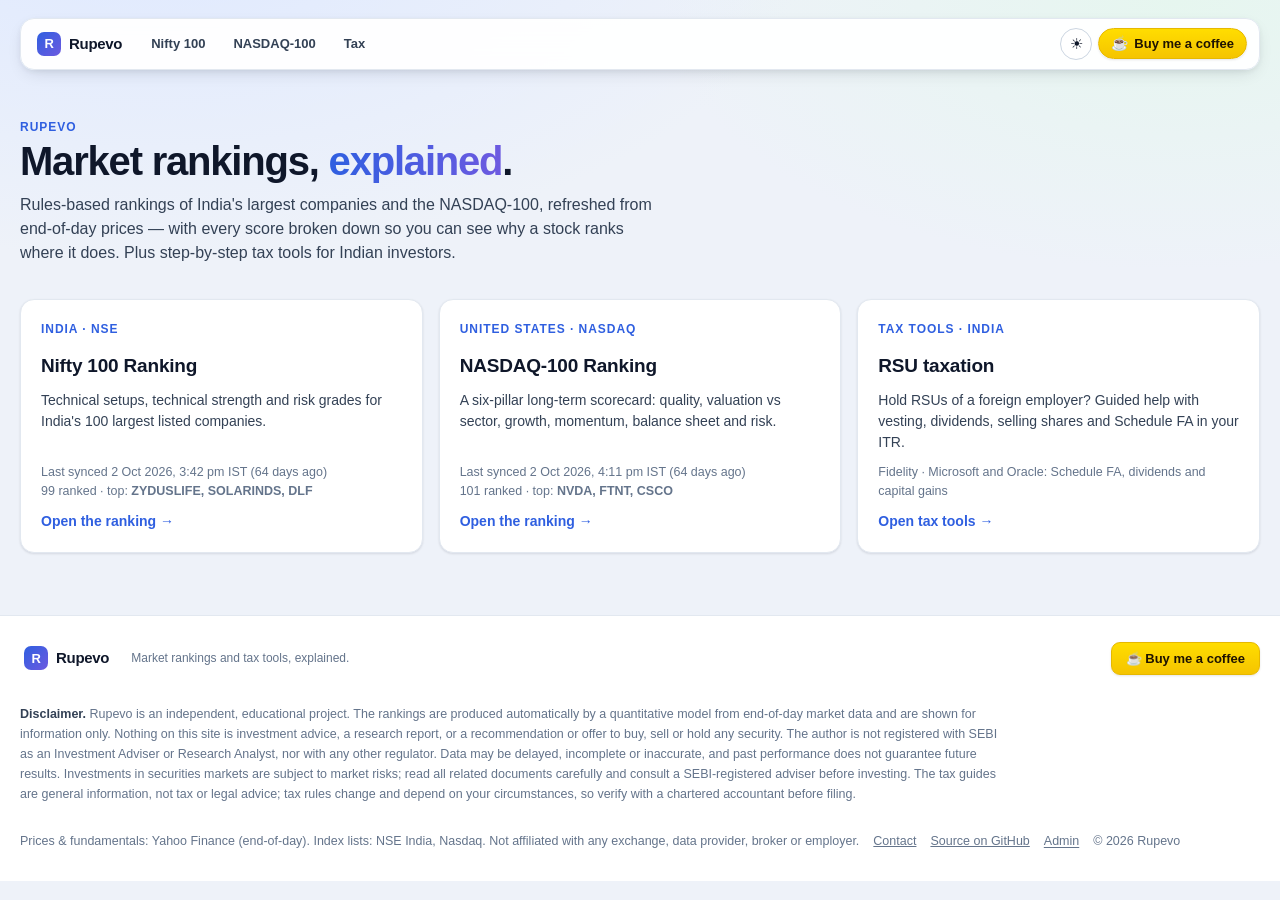
==== site/index.html @ aa890d4c "Tax: capital gains on shares sold (Fidelity closed lots) The company pages now read Fidelity's "View" ====
<!DOCTYPE html>
<html lang="en">
<head>
  <meta charset="utf-8">
  <meta name="viewport" content="width=device-width, initial-scale=1">
  <title>Rupevo — market rankings and tax tools, explained</title>
  <meta name="description" content="Transparent, rules-based rankings of India's Nifty 100 and the US NASDAQ-100, plus step-by-step help with Indian tax on foreign RSUs.">
  <meta http-equiv="Content-Security-Policy" content="default-src 'self'; script-src 'self'; style-src 'self' 'unsafe-inline'; img-src 'self' data:; connect-src 'self' https://api.github.com https://api.web3forms.com; base-uri 'self'; form-action 'self'; object-src 'none'">
  <meta property="og:title" content="Rupevo — market rankings and tax tools, explained">
  <meta property="og:description" content="Nifty 100 and NASDAQ-100 rankings with every score broken down, plus RSU tax help.">
  <link rel="icon" href="assets/img/favicon.svg" type="image/svg+xml">
  <link rel="stylesheet" href="assets/css/rupevo.css">
  <script src="assets/js/boot.js"></script>
  <script type="module" src="assets/js/home.js"></script>
</head>
<body>
  <header id="site-nav"></header>
  <main id="app" class="wrap">
    <section class="home-hero">
      <div class="eyebrow">Rupevo</div>
      <h1>Market rankings, <span class="grad">explained</span>.</h1>
      <p>Rules-based rankings of India's largest companies and the NASDAQ-100, refreshed from
        end-of-day prices — with every score broken down so you can see why a stock ranks where it does.
        Plus step-by-step tax tools for Indian investors.</p>
    </section>
    <div class="home-cards">
      <a class="card home-card" href="india/">
        <div class="eyebrow">India · NSE</div>
        <h2>Nifty 100 Ranking</h2>
        <p>Technical setups, technical strength and risk grades for India's 100 largest listed companies.</p>
        <div class="meta" data-meta="india"><span class="skel" style="width:70%"></span></div>
        <span class="go">Open the ranking →</span>
      </a>
      <a class="card home-card" href="us/">
        <div class="eyebrow">United States · Nasdaq</div>
        <h2>NASDAQ-100 Ranking</h2>
        <p>A six-pillar long-term scorecard: quality, valuation vs sector, growth, momentum, balance sheet and risk.</p>
        <div class="meta" data-meta="us"><span class="skel" style="width:70%"></span></div>
        <span class="go">Open the ranking →</span>
      </a>
      <a class="card home-card" href="tax/">
        <div class="eyebrow">Tax tools · India</div>
        <h2>RSU taxation</h2>
        <p>Hold RSUs of a foreign employer? Guided help with vesting, dividends, selling shares and
          Schedule FA in your ITR.</p>
        <div class="meta">Fidelity · Microsoft and Oracle: Schedule FA, dividends and capital gains</div>
        <span class="go">Open tax tools →</span>
      </a>
    </div>
    <noscript><div class="banner warn">Some parts of this site need JavaScript.</div></noscript>
  </main>
  <footer id="site-footer"></footer>
</body>
</html>
---- site/assets/css/rupevo.css ----
/* Rupevo design system — tokens and components ported from the
   ai-portfolio-manager dashboard (modes/dashboard/theme.py) so the public
   site reads as the same product. Theme is driven by html[data-theme]. */

:root {
  color-scheme: light;
  --bg: #eef2f9;
  --bg-tint: radial-gradient(1200px 600px at 12% -8%, #dfe9ff 0%, rgba(223,233,255,0) 55%),
             radial-gradient(1000px 520px at 92% 0%, #e6f6ef 0%, rgba(230,246,239,0) 52%);
  --card: #ffffff;
  --card-2: #fbfcfe;
  --soft: #f1f5f9;
  --input-bg: #ffffff;
  --line: #e2e8f0;
  --line-strong: #cbd5e1;
  --fg: #0f172a;
  --fg-2: #334155;
  --muted: #64748b;
  --faint: #94a3b8;
  --accent: #2f5fe0;
  --accent-2: #6d5ae0;
  --accent-fg: #ffffff;
  --accent-soft: #e8efff;
  --accent-line: #c5d7ff;
  --pos: #0b8a5b;
  --pos-bg: #e4f7ef;
  --pos-line: #b6e6d2;
  --neg: #d0342c;
  --neg-bg: #fdecea;
  --neg-line: #f6c5c0;
  --warn-fg: #a5610a;
  --warn-bg: #fff6e5;
  --warn-line: #f6d7a3;
  --info-fg: #1d4ed8;
  --info-bg: #eaf1ff;
  --info-line: #c9daff;
  --radius: 14px;
  --radius-sm: 9px;
  --radius-pill: 999px;
  --shadow-sm: 0 1px 2px rgba(15,23,42,.05), 0 1px 3px rgba(15,23,42,.06);
  --shadow-md: 0 6px 18px -6px rgba(15,23,42,.16), 0 2px 6px rgba(15,23,42,.06);
  --shadow-lg: 0 18px 42px -18px rgba(15,23,42,.35);
  --ring: 0 0 0 3px rgba(47,95,224,.22);
  --font: -apple-system, BlinkMacSystemFont, "Segoe UI", Roboto, "Helvetica Neue", Arial, sans-serif;
  --mono: "SF Mono", ui-monospace, "Cascadia Mono", Menlo, Consolas, monospace;
  --wrap: 1240px;
}

html[data-theme="dark"] {
  color-scheme: dark;
  --bg: #0a1020;
  --bg-tint: radial-gradient(1200px 600px at 12% -8%, #16244a 0%, rgba(22,36,74,0) 55%),
             radial-gradient(1000px 520px at 92% 0%, #10312a 0%, rgba(16,49,42,0) 52%);
  --card: #121a2b;
  --card-2: #162034;
  --soft: #1a2438;
  --input-bg: #161f33;
  --line: #253149;
  --line-strong: #33425f;
  --fg: #e6edf8;
  --fg-2: #c6d2e4;
  --muted: #93a3bb;
  --faint: #6f819b;
  --accent: #6f9bff;
  --accent-2: #a08cff;
  --accent-fg: #08122a;
  --accent-soft: #1a2947;
  --accent-line: #2e4472;
  --pos: #34d39f;
  --pos-bg: #0f2e26;
  --pos-line: #1d5544;
  --neg: #ff7b72;
  --neg-bg: #331a1c;
  --neg-line: #5f2b2b;
  --warn-fg: #f0b45e;
  --warn-bg: #33260f;
  --warn-line: #5c451c;
  --info-fg: #93b4ff;
  --info-bg: #182444;
  --info-line: #2c3f6b;
  --shadow-sm: 0 1px 2px rgba(0,0,0,.4);
  --shadow-md: 0 8px 22px -8px rgba(0,0,0,.65);
  --shadow-lg: 0 22px 48px -20px rgba(0,0,0,.8);
  --ring: 0 0 0 3px rgba(111,155,255,.28);
}

* { box-sizing: border-box; }
html, body { min-height: 100%; }
body {
  margin: 0;
  padding: 18px 20px 0;
  font-family: var(--font);
  font-size: 14px;
  line-height: 1.5;
  color: var(--fg);
  background-color: var(--bg);
  background-image: var(--bg-tint);
  background-attachment: fixed;
  background-repeat: no-repeat;
  -webkit-font-smoothing: antialiased;
  display: flex;
  flex-direction: column;
}
a { color: var(--accent); }
::selection { background: var(--accent-soft); color: var(--fg); }
:focus-visible { outline: none; box-shadow: var(--ring); border-radius: var(--radius-sm); }
[hidden] { display: none !important; }
.sr-only { position: absolute; width: 1px; height: 1px; padding: 0; margin: -1px;
           overflow: hidden; clip: rect(0 0 0 0); white-space: nowrap; border: 0; }
.wrap { width: 100%; max-width: var(--wrap); margin: 0 auto; }
main.wrap { flex: 1; }
.muted { color: var(--muted); }
.faint { color: var(--faint); }
.pos { color: var(--pos); }
.neg { color: var(--neg); }
.num { font-variant-numeric: tabular-nums; }
.small { font-size: 12px; }
.mono { font-family: var(--mono); }

/* ── Navigation ─────────────────────────────────────────── */
.topnav {
  position: sticky; top: 8px; z-index: 40;
  display: flex; align-items: center; gap: 6px; flex-wrap: wrap;
  width: 100%; max-width: var(--wrap); margin: 0 auto 22px; padding: 8px 12px;
  background: color-mix(in srgb, var(--card) 94%, transparent);
  backdrop-filter: saturate(1.6) blur(12px);
  -webkit-backdrop-filter: saturate(1.6) blur(12px);
  border: 1px solid var(--line); border-radius: var(--radius);
  box-shadow: var(--shadow-md);
}
.brand {
  display: inline-flex; align-items: center; gap: 8px; padding: 2px 10px 2px 4px;
  font-weight: 800; font-size: 15px; letter-spacing: -.02em;
  color: var(--fg); text-decoration: none; white-space: nowrap;
}
.brand-mark {
  width: 24px; height: 24px; border-radius: 7px; display: inline-grid; place-items: center;
  background: linear-gradient(135deg, var(--accent), var(--accent-2));
  color: #fff; font-size: 13px; font-weight: 800;
}
.nav-links { display: flex; gap: 2px; flex-wrap: wrap; }
.nav-links a {
  padding: 6px 12px; border-radius: var(--radius-pill); border: 1px solid transparent;
  color: var(--fg-2); font-weight: 600; font-size: 13px; text-decoration: none; white-space: nowrap;
}
.nav-links a:hover { background: var(--soft); color: var(--fg); }
.nav-links a[aria-current="page"] {
  background: var(--accent-soft); color: var(--accent); border-color: var(--accent-line);
}
.nav-spacer { flex: 1; }
.fx-badge {
  font-size: 12px; padding: 4px 10px; border-radius: var(--radius-pill);
  background: var(--soft); color: var(--fg-2); border: 1px solid var(--line); white-space: nowrap;
}
.cur-toggle {
  display: inline-flex; padding: 2px; gap: 2px; border-radius: var(--radius-pill);
  border: 1px solid var(--line-strong); background: var(--card); cursor: pointer; font: inherit;
}
.cur-pill {
  padding: 3px 10px; border-radius: var(--radius-pill); font-size: 12px; font-weight: 700;
  color: var(--muted);
}
.cur-pill.active { background: var(--accent); color: var(--accent-fg); }
.icon-btn {
  font: inherit; font-size: 15px; line-height: 1; cursor: pointer;
  width: 32px; height: 32px; display: inline-flex; align-items: center; justify-content: center;
  border-radius: var(--radius-pill); border: 1px solid var(--line-strong);
  background: var(--card); color: var(--fg);
}
.icon-btn:hover { background: var(--soft); }
html[data-theme="dark"] .theme-sun { display: none; }
html:not([data-theme="dark"]) .theme-moon { display: none; }

/* ── Buttons, chips, inputs ─────────────────────────────── */
.btn {
  font: inherit; font-weight: 600; font-size: 13px; line-height: 1.2;
  display: inline-flex; align-items: center; gap: 6px;
  padding: 8px 14px; border-radius: var(--radius-sm); border: 1px solid transparent;
  background: linear-gradient(180deg, var(--accent), color-mix(in srgb, var(--accent) 86%, #000));
  color: var(--accent-fg); cursor: pointer; text-decoration: none;
  box-shadow: var(--shadow-sm); transition: filter .15s ease, box-shadow .15s ease;
}
.btn:hover { filter: brightness(1.06); box-shadow: var(--shadow-md); }
.btn:active { transform: translateY(1px); }
.btn[disabled] { opacity: .55; cursor: not-allowed; box-shadow: none; filter: none; }
.btn.alt { background: var(--card); color: var(--fg); border-color: var(--line-strong); }
.btn.alt:hover { background: var(--soft); }
.btn.ghost { background: transparent; color: var(--fg-2); border-color: transparent; box-shadow: none; }
.btn.ghost:hover { background: var(--soft); }
.btn.small { padding: 5px 10px; font-size: 12px; }
.linkish { font: inherit; background: none; border: 0; padding: 0; color: var(--accent);
           cursor: pointer; text-decoration: underline; text-underline-offset: 2px; }

.chip {
  display: inline-flex; align-items: center; gap: 6px; padding: 3px 10px;
  border-radius: var(--radius-pill); font-size: 12px; font-weight: 600; line-height: 1.6;
  border: 1px solid var(--line); background: var(--soft); color: var(--fg-2); white-space: nowrap;
}
.chip.pos { background: var(--pos-bg); color: var(--pos); border-color: var(--pos-line); }
.chip.neg { background: var(--neg-bg); color: var(--neg); border-color: var(--neg-line); }
.chip.warn { background: var(--warn-bg); color: var(--warn-fg); border-color: var(--warn-line); }
.chip.info { background: var(--info-bg); color: var(--info-fg); border-color: var(--info-line); }
.chip .dot { width: 7px; height: 7px; border-radius: 50%; background: currentColor; }

input[type="text"], input[type="search"], input[type="email"], input[type="password"],
select, textarea {
  font: inherit; color: var(--fg); background: var(--input-bg);
  border: 1px solid var(--line-strong); border-radius: var(--radius-sm); padding: 7px 10px;
}
input::placeholder, textarea::placeholder { color: var(--faint); }
input:focus-visible, select:focus-visible, textarea:focus-visible {
  border-color: var(--accent); box-shadow: var(--ring);
}
textarea { width: 100%; min-height: 96px; resize: vertical; }
label.field { display: grid; gap: 6px; font-size: 13px; font-weight: 600; color: var(--fg-2); }
label.field input, label.field select, label.field textarea { font-weight: 400; }
.field-hint { font-weight: 400; color: var(--muted); font-size: 12px; }

/* ── Cards and layout blocks ────────────────────────────── */
.card {
  background: var(--card); border: 1px solid var(--line); border-radius: var(--radius);
  box-shadow: var(--shadow-sm); padding: 16px 18px; margin-bottom: 16px; scroll-margin-top: 96px;
}
.card-head { display: flex; align-items: baseline; gap: 10px; flex-wrap: wrap; margin-bottom: 10px; }
.card-head h2 {
  margin: 0; font-size: 12.5px; font-weight: 800; letter-spacing: .07em;
  text-transform: uppercase; color: var(--fg-2);
}
.card-head .hint { font-size: 12px; color: var(--muted); }
.card-head .spacer { flex: 1; }

.hero { margin: 6px 0 18px; }
.eyebrow { font-size: 12px; font-weight: 700; letter-spacing: .08em; text-transform: uppercase;
           color: var(--accent); margin-bottom: 4px; }
.hero h1 { font-size: 30px; line-height: 1.15; font-weight: 800; letter-spacing: -.02em; margin: 0 0 6px; }
.hero .lede { margin: 0 0 14px; max-width: 760px; color: var(--fg-2); font-size: 15px; }

.sync-bar {
  display: flex; align-items: center; gap: 10px; flex-wrap: wrap;
  padding: 10px 12px; border: 1px solid var(--line); border-radius: var(--radius);
  background: var(--card); box-shadow: var(--shadow-sm);
}
.sync-bar .sync-meta { font-size: 13px; color: var(--muted); }
.sync-bar .spacer { flex: 1; }
.sync-bar .sync-actions { display: flex; gap: 8px; flex-wrap: wrap; }

.tiles { display: grid; gap: 14px; grid-template-columns: repeat(auto-fit, minmax(230px, 1fr));
         margin: 16px 0; }
.tile { background: var(--card); border: 1px solid var(--line); border-radius: var(--radius);
        box-shadow: var(--shadow-sm); padding: 14px 16px; }
.tile-label { font-size: 11.5px; font-weight: 700; letter-spacing: .07em; text-transform: uppercase;
              color: var(--muted); margin-bottom: 6px; }
.tile-value { font-size: 24px; font-weight: 800; letter-spacing: -.02em; font-variant-numeric: tabular-nums; }
.tile-sub { font-size: 12.5px; color: var(--muted); margin-top: 4px; }
.tile-list { list-style: none; margin: 0; padding: 0; display: grid; gap: 5px; font-size: 13px; }
.tile-list li { display: flex; justify-content: space-between; gap: 10px; }
.tile-list .lead { font-weight: 700; }

.mini-bar { display: grid; grid-template-columns: 128px 1fr 54px; align-items: center; gap: 8px;
            font-size: 12.5px; }
.mini-bar > span:first-child { white-space: nowrap; overflow: hidden; text-overflow: ellipsis; }
.mini-bar .star { color: var(--pos); font-size: 11px; }
.mini-bar .track { height: 7px; border-radius: 4px; background: var(--soft); overflow: hidden; }
.mini-bar .fill { height: 100%; border-radius: 4px; background: var(--accent); }
.mini-bar .fill.neg { background: var(--neg); }
.mini-bar .fill.pos { background: var(--pos); }
.mini-bar .val { text-align: right; font-variant-numeric: tabular-nums; }

/* ── Ranking tables ─────────────────────────────────────── */
.toolbar { display: flex; gap: 8px; flex-wrap: wrap; align-items: center; margin-bottom: 10px; }
.toolbar input[type="search"] { min-width: 220px; flex: 1 1 220px; max-width: 340px; }
.toolbar .count { font-size: 12.5px; color: var(--muted); margin-left: auto; }

.table-scroll { overflow-x: auto; -webkit-overflow-scrolling: touch;
                margin-inline: -18px; padding-inline: 18px; }
table.rank { width: 100%; border-collapse: collapse; font-size: 13px;
             font-variant-numeric: tabular-nums; }
table.rank th, table.rank td { padding: 8px 8px; text-align: left; vertical-align: middle;
                               border-bottom: 1px solid var(--line); white-space: nowrap; }
table.rank th { font-size: 11.5px; font-weight: 700; color: var(--muted); background: var(--card-2);
                letter-spacing: .02em; }
table.rank th.right, table.rank td.right { text-align: right; }
table.rank td.why { white-space: normal; min-width: 200px; max-width: 320px; color: var(--fg-2);
                    font-size: 12.5px; }
table.rank tbody tr.row { cursor: pointer; }
table.rank tbody tr.row:hover td { background: var(--soft); }
table.rank tbody tr.row.open td { background: var(--accent-soft); }
table.rank button.sort {
  font: inherit; color: inherit; background: none; border: 0; padding: 0; cursor: pointer;
  display: inline-flex; gap: 4px; align-items: center; text-transform: inherit; letter-spacing: inherit;
}
table.rank button.sort::after { content: "↕"; opacity: .35; font-size: 10px; }
table.rank th[aria-sort="ascending"] button.sort::after { content: "↑"; opacity: 1; }
table.rank th[aria-sort="descending"] button.sort::after { content: "↓"; opacity: 1; }
.rank-num { font-weight: 800; color: var(--fg-2); }
.stock { display: grid; gap: 1px; }
.stock .sym { font-weight: 800; color: var(--fg); background: none; border: 0; padding: 0; font: inherit;
              font-weight: 800; cursor: pointer; text-align: left; display: inline-flex; gap: 6px;
              align-items: center; }
.stock .sym::before { content: "▸"; font-size: 10px; color: var(--faint); transition: transform .12s; }
tr.open .stock .sym::before { transform: rotate(90deg); color: var(--accent); }
.stock .nm { font-size: 11.5px; color: var(--muted); max-width: 230px; overflow: hidden;
             text-overflow: ellipsis; }
.leader-tag { font-size: 10px; font-weight: 800; color: var(--pos); letter-spacing: .04em; }
.empty { padding: 26px 8px; text-align: center; color: var(--muted); }

/* Grade / band pills */
.grade { display: inline-flex; align-items: baseline; gap: 5px; padding: 2px 9px;
         border-radius: var(--radius-pill); font-size: 11px; font-weight: 700;
         border: 1px solid transparent; white-space: nowrap; }
.grade em { font-style: normal; font-weight: 600; opacity: .75; font-size: 10px; }
.conv-a, .band-excellent { background: var(--pos-bg); color: var(--pos); border-color: var(--pos-line); }
.conv-b, .band-strong { background: var(--accent-soft); color: var(--accent); border-color: var(--accent-line); }
.conv-c, .band-average { background: var(--soft); color: var(--fg-2); border-color: var(--line); }
.conv-d, .band-weak { background: var(--warn-bg); color: var(--warn-fg); border-color: var(--warn-line); }
.band-poor { background: var(--neg-bg); color: var(--neg); border-color: var(--neg-line); }
.risk-low { background: var(--pos-bg); color: var(--pos); border-color: var(--pos-line); }
.risk-moderate { background: var(--soft); color: var(--fg-2); border-color: var(--line); }
.risk-high { background: var(--warn-bg); color: var(--warn-fg); border-color: var(--warn-line); }
.risk-very-high { background: var(--neg-bg); color: var(--neg); border-color: var(--neg-line); }
.setup-tag { font-size: 12px; font-weight: 600; color: var(--fg-2); }
.setup-tag.dip { color: var(--warn-fg); }

/* Detail panel */
tr.detail-row > td { background: var(--card-2); white-space: normal; padding: 0; }
.detail { display: grid; gap: 18px; grid-template-columns: minmax(0, 1.1fr) minmax(0, 1fr);
          padding: 16px 18px 18px; }
.detail h3 { margin: 0 0 8px; font-size: 12px; letter-spacing: .07em; text-transform: uppercase;
             color: var(--muted); }
.detail section + section { margin-top: 16px; }
.detail ul.reasons { margin: 0; padding-left: 18px; display: grid; gap: 4px; color: var(--fg-2); }
.detail .bars { display: grid; gap: 7px; }
.detail .bar-row { display: grid; grid-template-columns: 150px 1fr 44px; gap: 10px; align-items: center;
                   font-size: 12.5px; }
.detail .bar-row .track { height: 8px; border-radius: 4px; background: var(--soft); overflow: hidden; }
.detail .bar-row .fill { height: 100%; border-radius: 4px;
                         background: linear-gradient(90deg, var(--accent), var(--accent-2)); }
.detail .bar-row.off { opacity: .5; }
.detail .bar-note { grid-column: 1 / -1; font-size: 11.5px; color: var(--muted); margin-top: -3px; }
.kv { display: grid; grid-template-columns: repeat(2, minmax(0, 1fr)); gap: 0 18px; font-size: 12.5px; }
.kv div { display: flex; justify-content: space-between; gap: 10px; padding: 5px 0;
          border-bottom: 1px dashed var(--line); }
.kv dt { color: var(--muted); }
.kv dd { margin: 0; font-weight: 600; text-align: right; font-variant-numeric: tabular-nums; }
.range { margin: 4px 0 10px; }
.range .track { position: relative; height: 6px; border-radius: 3px;
                background: linear-gradient(90deg, var(--neg-bg), var(--soft), var(--pos-bg));
                border: 1px solid var(--line); }
.range .marker { position: absolute; top: 50%; width: 12px; height: 12px; border-radius: 50%;
                 background: var(--accent); border: 2px solid var(--card); transform: translate(-50%, -50%);
                 box-shadow: var(--shadow-sm); }
.range .ends { display: flex; justify-content: space-between; font-size: 11.5px; color: var(--muted);
               margin-top: 4px; }
.detail .links { display: flex; gap: 12px; flex-wrap: wrap; font-size: 12.5px; margin-top: 12px; }

/* Changes card */
.changes { display: grid; gap: 14px; grid-template-columns: repeat(auto-fit, minmax(240px, 1fr)); }
.changes h3 { margin: 0 0 6px; font-size: 12px; text-transform: uppercase; letter-spacing: .07em;
              color: var(--muted); }
.changes ul { list-style: none; margin: 0; padding: 0; display: grid; gap: 4px; font-size: 13px; }
.changes li { display: flex; gap: 8px; align-items: baseline; }
.changes .sym { font-weight: 700; }

details.fold > summary { cursor: pointer; list-style: none; display: flex; align-items: baseline; gap: 10px;
                         flex-wrap: wrap; }
details.fold > summary::-webkit-details-marker { display: none; }
details.fold > summary::before { content: "▸"; color: var(--faint); font-size: 11px; transition: transform .12s; }
details.fold[open] > summary::before { transform: rotate(90deg); }
details.fold > summary h2 { margin: 0; font-size: 12.5px; font-weight: 800; letter-spacing: .07em;
                            text-transform: uppercase; color: var(--fg-2); }
details.fold > summary .hint { font-size: 12px; color: var(--muted); }
details.fold:not([open]) > summary .open-only { display: none; }
details.fold[open] > summary { margin-bottom: 12px; }

.prose { color: var(--fg-2); max-width: 860px; }
.prose h3 { font-size: 14px; margin: 18px 0 6px; color: var(--fg); }
.prose p, .prose li { font-size: 13.5px; }
.prose table { border-collapse: collapse; font-size: 13px; margin: 8px 0; }
.prose th, .prose td { border-bottom: 1px solid var(--line); padding: 6px 10px; text-align: left; }

.banner { padding: 10px 14px; border-radius: var(--radius-sm); font-size: 13px; margin: 0 0 16px;
          border: 1px solid var(--info-line); background: var(--info-bg); color: var(--fg); }
.banner.warn { border-color: var(--warn-line); background: var(--warn-bg); color: var(--warn-fg); }
.banner.error { border-color: var(--neg-line); background: var(--neg-bg); color: var(--neg); }

/* Skeleton while data loads */
.skel { display: block; height: 14px; border-radius: 6px; margin: 8px 0;
        background: linear-gradient(90deg, var(--soft) 25%, var(--line) 37%, var(--soft) 63%);
        background-size: 400% 100%; animation: shimmer 1.3s ease infinite; }
@keyframes shimmer { 0% { background-position: 100% 50%; } 100% { background-position: 0 50%; } }

/* ── Landing ───────────────────────────────────────────── */
.home-hero { padding: 26px 0 8px; }
.home-hero h1 { font-size: 40px; line-height: 1.08; letter-spacing: -.03em; margin: 0 0 10px; }
.home-hero h1 .grad { background: linear-gradient(90deg, var(--accent), var(--accent-2));
                      -webkit-background-clip: text; background-clip: text; color: transparent; }
.home-hero p { font-size: 16px; color: var(--fg-2); max-width: 640px; margin: 0; }
.home-cards { display: grid; gap: 16px; grid-template-columns: repeat(auto-fit, minmax(280px, 1fr));
              margin: 26px 0; }
/* Fixed-width tracks: a short list (one broker, two tools) keeps card width. */
.home-cards.fill { grid-template-columns: repeat(auto-fill, minmax(300px, 1fr)); margin-top: 0; }
.home-card { display: flex; flex-direction: column; gap: 10px; padding: 20px; text-decoration: none;
             color: inherit; transition: transform .12s ease, box-shadow .15s ease; margin: 0; }
a.home-card:hover { transform: translateY(-2px); box-shadow: var(--shadow-md); }
.home-card h2 { margin: 0; font-size: 19px; letter-spacing: -.01em; }
.home-card p { margin: 0; color: var(--fg-2); }
.home-card .meta { font-size: 12.5px; color: var(--muted); margin-top: auto; }
.home-card .go { font-weight: 700; color: var(--accent); }
.home-card.soon { opacity: .75; border-style: dashed; }
.home-card.request { border-style: dashed; border-color: var(--accent-line); }

/* ── Footer ─────────────────────────────────────────────── */
.site-footer { margin-top: 36px; border-top: 1px solid var(--line); background: var(--card);
               margin-inline: -20px; padding: 26px 20px 30px; }
.site-footer .inner { max-width: var(--wrap); margin: 0 auto; display: grid; gap: 16px; }
.footer-row { display: flex; gap: 12px; flex-wrap: wrap; align-items: center; }
.footer-row .spacer { flex: 1; }
.disclaimer { font-size: 12.5px; color: var(--muted); line-height: 1.6; max-width: 980px; }
.disclaimer strong { color: var(--fg-2); }
.footer-links { display: flex; gap: 14px; flex-wrap: wrap; font-size: 12.5px; color: var(--muted); }
.footer-links a, .footer-links button { color: var(--muted); }
.coffee-btn { background: linear-gradient(180deg, #ffdd00, #f5c400); color: #1f1300;
              border-color: #e6b800; }
html[data-theme="dark"] .coffee-btn { color: #1f1300; }
.nav-coffee { padding: 6px 12px; font-size: 13px; border-radius: var(--radius-pill); }
.nav-coffee > span[aria-hidden] { font-size: 14px; }

/* Floating coffee button: only shown once the (non-sticky, mobile) nav has
   scrolled out of view — see shell.js. */
.coffee-fab {
  position: fixed; right: 16px; bottom: 16px; z-index: 60;
  width: 52px; height: 52px; border-radius: 50%; font-size: 24px; line-height: 1;
  display: grid; place-items: center; cursor: pointer;
  background: linear-gradient(180deg, #ffdd00, #f5c400); color: #1f1300;
  border: 1px solid #e6b800; box-shadow: var(--shadow-lg);
  visibility: hidden; opacity: 0; transform: translateY(12px) scale(.9);
  transition: opacity .18s ease, transform .18s ease, visibility .18s;
}
.coffee-fab.show { visibility: visible; opacity: 1; transform: none; }

/* Coffee dialog */
.coffee-grid { display: grid; grid-template-columns: auto 1fr; gap: 16px; align-items: center; }
.qr-card { margin: 0; padding: 10px 10px 8px; background: #fff; border: 1px solid var(--line);
           border-radius: 12px; text-align: center; box-shadow: var(--shadow-sm); }
.qr-card img { display: block; width: 196px; height: 196px; }
.qr-card figcaption { margin-top: 4px; font-size: 12px; color: #334155; font-weight: 600; }
.coffee-side { display: grid; gap: 6px; min-width: 0; }
.upi-id { display: flex; gap: 8px; align-items: center; flex-wrap: wrap; }
.upi-id code { font-family: var(--mono); font-size: 14px; padding: 6px 10px; border-radius: 8px;
               background: var(--soft); border: 1px solid var(--line); color: var(--fg);
               user-select: all; overflow-wrap: anywhere; }
.coffee-actions { display: flex; gap: 8px; flex-wrap: wrap; margin-top: 6px; }
/* Phones: the UPI ID, how to pay it from any app, then a compact QR row (coffee.js). */
.upi-box { display: grid; gap: 6px; }
.pay-here { display: grid; gap: 8px; padding: 12px; border: 1px solid var(--line);
            border-radius: var(--radius-sm); background: var(--card-2); }
.pay-here h3 { margin: 0; font-size: 14px; }
.pay-steps { margin: 0; padding-left: 20px; display: grid; gap: 4px; color: var(--fg-2); font-size: 13.5px; }
.qr-row { display: grid; grid-template-columns: auto minmax(0, 1fr); gap: 12px; align-items: center; }
.qr-row .qr-card img { width: 120px; height: 120px; }
.qr-row .qr-card figcaption { font-size: 11px; }
.qr-side { display: grid; gap: 6px; }
.qr-side p { margin: 0; }

/* Breadcrumbs */
.crumbs { display: flex; gap: 6px; flex-wrap: wrap; align-items: center; margin: 0 0 8px;
          font-size: 12.5px; color: var(--muted); }
.crumbs a { color: var(--muted); text-decoration: none; }
.crumbs a:hover { color: var(--accent); text-decoration: underline; }
.crumbs .sep { color: var(--faint); }
.crumbs [aria-current="page"] { color: var(--fg-2); font-weight: 600; }

/* Tax section */
.section-title { margin: 26px 0 10px; font-size: 12.5px; font-weight: 800; letter-spacing: .07em;
                 text-transform: uppercase; color: var(--fg-2); }
.info-grid { display: grid; gap: 14px; grid-template-columns: repeat(auto-fit, minmax(240px, 1fr)); }
.info-card { margin: 0; }
.info-card h3 { margin: 0 0 6px; font-size: 15px; display: flex; gap: 8px; align-items: center; }
.info-card p { margin: 0; color: var(--fg-2); font-size: 13.5px; }
.home-card .chip { align-self: flex-start; }
.home-card .ticker { font-family: var(--mono); font-size: 12px; color: var(--muted); margin-top: -6px; }
.home-card .btn { align-self: flex-start; margin-top: auto; }
.callout { padding: 12px 14px; border-radius: var(--radius-sm); border: 1px solid var(--line);
           border-left: 4px solid var(--accent); background: var(--card); color: var(--fg-2);
           font-size: 13.5px; margin: 14px 0; }
.callout p { margin: 0; }
.contact-form { display: grid; gap: 12px; }
.status-steps { margin: 0; padding-left: 20px; display: grid; gap: 6px; color: var(--fg-2); }

/* ── Tax pages: financial-year slider + trivia (fy.js) ─────── */
.fun-grid { display: grid; gap: 16px; grid-template-columns: minmax(0, 2fr) minmax(0, 1fr); margin: 18px 0; }
.fun-grid > .card { margin: 0; }

.fy-card { --thumb: 24px; --rail-top: 32px; display: grid; gap: 12px; align-content: start; }
.fy-head { display: flex; gap: 12px; align-items: flex-start; justify-content: space-between; flex-wrap: wrap; }
.fy-big { margin-top: 2px; font-size: 24px; font-weight: 800; letter-spacing: -.02em; line-height: 1.2; }
.fy-big .fy-pct { font-size: 34px; font-variant-numeric: tabular-nums;
                  background: linear-gradient(90deg, var(--accent), var(--accent-2));
                  -webkit-background-clip: text; background-clip: text; color: transparent; }
.fy-sub { margin-top: 2px; font-size: 13px; color: var(--muted); }

/* Everything on the track is positioned with --p (0..1) inside an inset of
   half a thumb on each side — the same range the native thumb travels. */
.fy-slider { position: relative; height: 96px; }
.fy-track { position: absolute; top: 0; bottom: 0; left: calc(var(--thumb) / 2); right: calc(var(--thumb) / 2); }
.fy-bubble { position: absolute; top: 0; left: clamp(2.8rem, calc(var(--p, 0) * 100%), calc(100% - 2.8rem));
             transform: translateX(-50%); white-space: nowrap; pointer-events: none;
             padding: 3px 10px; border-radius: var(--radius-pill); font-size: 12px; font-weight: 700;
             background: var(--accent); color: var(--accent-fg); box-shadow: var(--shadow-sm); }
.fy-rail { position: absolute; left: 0; right: 0; top: calc(var(--rail-top) + var(--thumb) / 2 - 6px);
           height: 12px; border-radius: var(--radius-pill); overflow: hidden;
           background: var(--soft); border: 1px solid var(--line); }
.fy-fill { height: 100%; width: 0; border-radius: var(--radius-pill);
           background: linear-gradient(90deg, #22c55e, var(--accent) 55%, var(--accent-2)); }
.fy-qline { position: absolute; left: calc(var(--p) * 100%); top: calc(var(--rail-top) + var(--thumb) / 2 - 6px);
            width: 2px; height: 12px; margin-left: -1px; background: var(--card); pointer-events: none; }
.fy-now { position: absolute; left: calc(var(--p) * 100%); top: calc(var(--rail-top) - 3px);
          width: 2px; height: calc(var(--thumb) + 6px); margin-left: -1px; border-radius: 2px;
          background: var(--fg-2); opacity: .5; pointer-events: none; }
.fy-pin { position: absolute; left: calc(var(--p) * 100%); top: calc(var(--rail-top) + var(--thumb) + 7px);
          width: 11px; height: 11px; margin: 0 0 0 -5.5px; padding: 0; cursor: pointer;
          border: 2px solid var(--card); border-radius: 2px; transform: rotate(45deg);
          background: var(--accent); box-shadow: 0 0 0 1px var(--line-strong);
          transition: transform .12s ease; }
.fy-pin.itr { background: var(--warn-fg); }
.fy-pin.end { background: var(--pos); }
.fy-pin:hover, .fy-pin:focus-visible { transform: rotate(45deg) scale(1.4); outline: none; box-shadow: var(--ring); }
.fy-month { position: absolute; left: calc(var(--p) * 100%); bottom: 0; transform: translateX(-50%);
            font-size: 11.5px; font-weight: 600; color: var(--muted); }
.fy-month .short { display: none; }

.fy-range { position: absolute; left: 0; right: 0; top: var(--rail-top); z-index: 2;
            width: 100%; height: var(--thumb); margin: 0; padding: 0; background: transparent;
            -webkit-appearance: none; appearance: none; cursor: grab; }
.fy-range:active { cursor: grabbing; }
.fy-range:focus, .fy-range:focus-visible { outline: none; box-shadow: none; }
.fy-range::-webkit-slider-runnable-track { height: var(--thumb); background: transparent; border: 0; }
.fy-range::-moz-range-track { height: var(--thumb); background: transparent; border: 0; }
.fy-range::-webkit-slider-thumb { -webkit-appearance: none; appearance: none; box-sizing: border-box;
                                  width: var(--thumb); height: var(--thumb); border-radius: 50%;
                                  background: var(--card); border: 5px solid var(--accent);
                                  box-shadow: var(--shadow-md); }
.fy-range::-moz-range-thumb { box-sizing: border-box; width: var(--thumb); height: var(--thumb);
                              border-radius: 50%; background: var(--card);
                              border: 5px solid var(--accent); box-shadow: var(--shadow-md); }
.fy-range:focus-visible::-webkit-slider-thumb { box-shadow: var(--ring), var(--shadow-md); }
.fy-range:focus-visible::-moz-range-thumb { box-shadow: var(--ring), var(--shadow-md); }

.fy-legend { display: flex; gap: 6px 14px; flex-wrap: wrap; align-items: center; font-size: 11.5px; color: var(--fg-2); }
.fy-legend > span { display: inline-flex; gap: 6px; align-items: center; }
.fy-dot { display: inline-block; flex: none; width: 8px; height: 8px; margin: 0 3px 1px 2px;
          border-radius: 2px; transform: rotate(45deg); background: var(--accent); }
.fy-dot.itr { background: var(--warn-fg); }
.fy-dot.end { background: var(--pos); }
.fy-readout { display: flex; gap: 4px 8px; flex-wrap: wrap; align-items: baseline; font-size: 13px; color: var(--fg-2); }
.fy-readout .sep { color: var(--faint); }
.fy-quip { margin: 0; font-size: 14px; font-weight: 600; color: var(--fg); }

.trivia-card { display: flex; flex-direction: column; gap: 10px;
               background: linear-gradient(160deg, var(--accent-soft), var(--card) 70%); }
.trivia-card .card-head { margin-bottom: 0; }
.trivia-card .trivia-text { flex: 1; margin: 0; font-size: 14.5px; line-height: 1.6; color: var(--fg); }
.trivia-card .btn { align-self: flex-start; }

/* ── RSU tools (rsu-tool.js) ───────────────────────────────── */
.step-card .card-head h2 { display: flex; gap: 10px; align-items: center; }
.step-num { display: inline-grid; place-items: center; width: 24px; height: 24px; border-radius: 50%;
            background: var(--accent); color: var(--accent-fg); font-size: 12.5px; letter-spacing: 0; }
.step-grid { display: grid; gap: 18px; grid-template-columns: minmax(0, 1.05fr) minmax(0, 1fr); align-items: start; }
.how-list { margin: 0; padding-left: 20px; display: grid; gap: 8px; color: var(--fg-2); font-size: 14px; }
.how-list strong { color: var(--fg); }

.mock-window { border: 1px solid var(--line-strong); border-radius: 12px; background: var(--card-2);
               box-shadow: var(--shadow-md); padding: 12px 14px 10px; font-size: 12px; color: var(--fg-2);
               overflow: hidden; }
.mock-title { display: flex; justify-content: space-between; font-weight: 800; color: var(--fg); margin-bottom: 8px; }
.mock-bar { display: flex; gap: 14px; align-items: center; border-bottom: 1px solid var(--line); padding-bottom: 6px; }
.mock-bar .on { font-weight: 700; color: var(--fg); border-bottom: 3px solid #368727; padding-bottom: 4px; margin-bottom: -7px; }
.mock-bar .end { margin-left: auto; }
.mock-cur { display: flex; gap: 12px; margin: 8px 0; }
.mock-hl { position: relative; padding: 1px 6px; border-radius: 6px; outline: 2px solid var(--warn-fg);
           outline-offset: 1px; font-weight: 700; color: var(--fg); }
.mock-hl[data-n]::after { content: attr(data-n); position: absolute; top: -10px; right: -12px; width: 17px; height: 17px;
                          border-radius: 50%; background: var(--warn-fg); color: #fff; font-size: 10.5px;
                          display: grid; place-items: center; font-weight: 800; }
.mock-table { width: 100%; border-collapse: collapse; font-variant-numeric: tabular-nums; }
.mock-table th, .mock-table td { text-align: left; padding: 4px 6px; border-bottom: 1px solid var(--line); }
.mock-table th { color: var(--muted); font-weight: 600; }
.mock-caption { margin-top: 6px; font-size: 11px; color: var(--faint); text-align: right; }

.dropzone { position: relative; cursor: pointer; display: grid; place-items: center; gap: 8px; text-align: center;
            padding: 26px 16px; border: 2px dashed var(--line-strong); border-radius: var(--radius);
            background: var(--card-2); color: var(--fg-2); transition: border-color .12s ease, background .12s ease; }
.dropzone.drag, .dropzone:focus-within { border-color: var(--accent); background: var(--accent-soft); }
.dropzone .big { font-size: 15px; font-weight: 700; color: var(--fg); }
.dropzone input[type="file"] { position: absolute; width: 1px; height: 1px; opacity: 0; }
/* Drop zone states (rsu-tool.js sets data-state): idle → busy (spinner) → done. */
.dropzone .dz-idle { display: grid; place-items: center; gap: 8px; }
.dropzone .dz-busy, .dropzone .dz-done { display: none; align-items: center; gap: 10px; font-weight: 700; color: var(--fg); }
.dropzone[data-state="busy"] .dz-idle, .dropzone[data-state="done"] .dz-idle { display: none; }
.dropzone[data-state="busy"] .dz-busy, .dropzone[data-state="done"] .dz-done { display: flex; flex-wrap: wrap; justify-content: center; }
.dropzone[data-state="busy"] { border-color: var(--accent); background: var(--accent-soft); cursor: progress; }
.dropzone[data-state="done"] { border-style: solid; border-color: var(--pos-line); background: var(--pos-bg); }
.dropzone .dz-check { display: grid; place-items: center; width: 26px; height: 26px; border-radius: 50%;
                      background: var(--pos); color: #fff; font-size: 15px; }
.dropzone .dz-again { font-weight: 600; font-size: 13px; color: var(--accent); text-decoration: underline; }
.dropzone .dz-also { font-size: 12.5px; color: var(--muted); margin-top: -4px; }
.dropzone #dz-name { overflow-wrap: anywhere; }
.load-lines { display: grid; gap: 8px; margin-top: 12px; }
.load-lines .file-line { display: flex; gap: 10px; align-items: center; justify-content: space-between; }
.load-lines .file-line .btn { flex: none; }
.load-lines .load-hint { margin: 0; }
.pending-list { margin: 6px 0 0; padding-left: 18px; display: grid; gap: 4px; }
.spinner { width: 22px; height: 22px; border-radius: 50%; border: 3px solid var(--accent-line);
           border-top-color: var(--accent); animation: spin .8s linear infinite; }
@keyframes spin { to { transform: rotate(360deg); } }
@media (prefers-reduced-motion: reduce) { .spinner { animation-duration: 2.4s; } }
.privacy-note { display: flex; gap: 8px; align-items: flex-start; margin: 12px 0 0; font-size: 12.5px; color: var(--fg-2); }

/* Return bar and tabs on the company tax pages */
.tool-bar { scroll-margin-top: 84px; }
.tabs { display: flex; gap: 6px; margin-top: 14px; border-bottom: 1px solid var(--line); overflow-x: auto; }
.tab { flex: 1 1 0; min-width: 132px; display: grid; gap: 2px; justify-items: start; text-align: left;
       padding: 10px 12px 9px; border: 0; border-bottom: 3px solid transparent; border-radius: var(--radius-sm) var(--radius-sm) 0 0;
       background: transparent; color: var(--fg-2); font: inherit; cursor: pointer; }
.tab:hover { background: var(--soft); }
.tab[aria-selected="true"] { color: var(--accent); border-bottom-color: var(--accent); background: var(--accent-soft); }
.tab:focus-visible { outline: none; box-shadow: var(--ring); }
.tab-title { font-size: 14px; font-weight: 800; }
.tab-sub { font-size: 11.5px; color: var(--muted); font-weight: 600; }
.tab-panel:focus { outline: none; }
@media (max-width: 560px) {
  .tabs { gap: 2px; }
  .tab { min-width: 0; padding: 8px 6px 7px; }
  .tab-title { font-size: 13px; }
  .tab-sub { font-size: 10.5px; }
}
.empty-state { border-style: dashed; background: var(--card-2); }

.controls-row { display: flex; gap: 16px 24px; flex-wrap: wrap; align-items: flex-end; }
.controls-row .field { min-width: min(100%, 360px); max-width: 100%; grid-template-columns: minmax(0, 1fr); }
.controls-row .field select { width: 100%; text-overflow: ellipsis; }
.radio-row { display: flex; gap: 6px 16px; flex-wrap: wrap; font-size: 13px; color: var(--fg-2); }
.radio-row label { display: inline-flex; gap: 6px; align-items: center; cursor: pointer; }

.fixed-fields { display: grid; gap: 8px 18px; grid-template-columns: repeat(auto-fit, minmax(240px, 1fr));
                margin: 6px 0 14px; }
.fixed-fields > div { display: grid; gap: 2px; padding: 8px 10px; border: 1px solid var(--line);
                      border-radius: var(--radius-sm); background: var(--card-2); }
.fixed-fields dt { font-size: 11.5px; font-weight: 700; color: var(--muted); }
.fixed-fields dd { margin: 0; font-size: 13.5px; color: var(--fg); display: flex; gap: 8px;
                   align-items: center; justify-content: space-between; }
.fixed-fields .hint { font-size: 12px; color: var(--muted); font-weight: 400; }

button.copy-val { font: inherit; font-variant-numeric: tabular-nums; cursor: copy; color: inherit;
                  background: none; border: 1px dashed transparent; border-radius: 6px; padding: 1px 5px;
                  margin: -2px -5px; text-align: inherit; }
button.copy-val:hover, button.copy-val:focus-visible { border-color: var(--accent-line); background: var(--accent-soft); }
button.copy-val.copied { border-color: var(--pos-line); background: var(--pos-bg); color: var(--pos); }
.copy-mini { font-size: 11px; padding: 2px 8px; }

table.fa { width: 100%; border-collapse: collapse; font-size: 13px; font-variant-numeric: tabular-nums; }
table.fa th, table.fa td { padding: 8px; border-bottom: 1px solid var(--line); text-align: right; vertical-align: top; }
table.fa th { font-size: 11.5px; color: var(--muted); background: var(--card-2); font-weight: 700; line-height: 1.3; }
table.fa th:first-child, table.fa td:first-child, table.fa th.left, table.fa td.left { text-align: left; }
table.fa td.lotcell { white-space: nowrap; }
table.fa .sub { display: block; font-size: 11.5px; color: var(--muted); font-weight: 400; }
table.fa tfoot td { font-weight: 800; background: var(--card-2); }
table.fa tr.working > td { text-align: left; background: var(--card-2); }
.table-scroll > table.fa { min-width: 860px; }
.table-scroll > table.fa.div-table { min-width: 780px; }
.table-scroll > table.fa.history { min-width: 520px; }
.table-scroll > table.fa.quarters { min-width: 560px; }
.table-scroll > table.fa.checklist-table { min-width: 560px; }
.table-scroll > table.fa.cg-table { min-width: 760px; }
.table-scroll > table.fa.cg-periods { min-width: 760px; }
table.fa.cg-periods td.left { min-width: 210px; }
table.fa.checklist-table td { font-size: 13.5px; }
table.fa.history tr.in-fy > td { background: var(--accent-soft); }
.tag { display: inline-block; margin-left: 4px; padding: 0 6px; border-radius: 5px; font-size: 10.5px; font-weight: 800;
       border: 1px solid var(--accent-line); background: var(--card); color: var(--accent); white-space: nowrap; }
.tag.warn { border-color: var(--warn-line); background: var(--warn-bg); color: var(--warn-fg); }
.disclosure { display: inline-flex; align-items: center; gap: 6px; white-space: nowrap; }
.disclosure .chev { display: inline-block; font-size: 11px; transition: transform .15s ease; }
.disclosure[aria-expanded="true"] .chev { transform: rotate(180deg); }
.type-badge { display: inline-block; padding: 0 6px; margin-right: 4px; border-radius: 5px; font-size: 10.5px;
              font-weight: 800; letter-spacing: .03em; background: var(--accent-soft); color: var(--accent); }
.type-badge.espp { background: var(--pos-bg); color: var(--pos); }
.type-badge.term-long { background: var(--pos-bg); color: var(--pos); }
.type-badge.term-short { background: var(--warn-bg); color: var(--warn-fg); }
.working-list { margin: 0; padding-left: 18px; display: grid; gap: 4px; font-size: 12.5px; color: var(--fg-2); }
.rate-input { width: 120px; padding: 4px 6px !important; font-size: 12px !important; }

.result-head { display: flex; gap: 8px; flex-wrap: wrap; align-items: center; margin-bottom: 12px; }
.a2-amount { margin-top: 4px; padding: 10px 12px; border: 1px dashed var(--line-strong); border-radius: var(--radius-sm); }
.a2-amount h3 { margin: 0 0 4px; font-size: 13.5px; }
.a2-amount p { margin: 0 0 8px; }
.fixed-fields.pair { grid-template-columns: repeat(2, minmax(0, 1fr)); margin: 0; }
.fixed-fields.pair + .fixed-fields.pair { margin-top: 8px; }
.alert-line { display: flex; gap: 10px; align-items: flex-start; padding: 10px 12px; border-radius: var(--radius-sm);
              border: 1px solid var(--warn-line); background: var(--warn-bg); color: var(--warn-fg); font-size: 13.5px; }
.alert-line p { margin: 0; color: inherit; }
.bang { flex: none; display: grid; place-items: center; width: 22px; height: 22px; border-radius: 50%;
        background: var(--warn-fg); color: #fff; font-size: 14px; font-weight: 900; line-height: 1; }
html[data-theme="dark"] .bang { color: #1a1205; }
.deadline { padding: 10px 12px; border-radius: var(--radius-sm); border: 1px solid var(--info-line);
            background: var(--info-bg); color: var(--fg); font-size: 13.5px; }
.check-list { margin: 0; padding-left: 20px; display: grid; gap: 8px; color: var(--fg-2); font-size: 13.5px; }

/* ── Dialogs and toasts ─────────────────────────────────── */
dialog.modal {
  width: min(520px, calc(100vw - 32px)); padding: 0; border: 1px solid var(--line);
  border-radius: var(--radius); background: var(--card); color: var(--fg); box-shadow: var(--shadow-lg);
}
dialog.modal::backdrop { background: rgba(8, 12, 24, .6); }
.modal-head { display: flex; align-items: center; gap: 10px; padding: 14px 18px;
              border-bottom: 1px solid var(--line); }
.modal-head h2 { margin: 0; font-size: 16px; flex: 1; }
.modal-body { padding: 16px 18px; display: grid; gap: 14px; font-size: 13.5px; }
.modal-body p { margin: 0; color: var(--fg-2); }
.modal-foot { display: flex; gap: 8px; justify-content: flex-end; flex-wrap: wrap;
              padding: 12px 18px 16px; }
.modal-body ol { margin: 0; padding-left: 20px; display: grid; gap: 4px; color: var(--fg-2); }
.status-line { font-size: 13px; padding: 10px 12px; border-radius: var(--radius-sm);
               background: var(--soft); border: 1px solid var(--line); }
.status-line.ok { background: var(--pos-bg); border-color: var(--pos-line); color: var(--pos); }
.status-line.bad { background: var(--neg-bg); border-color: var(--neg-line); color: var(--neg); }
.honeypot { position: absolute; left: -10000px; width: 1px; height: 1px; overflow: hidden; }

.toasts { position: fixed; right: 16px; bottom: 16px; z-index: 100; display: grid; gap: 8px;
          max-width: min(380px, calc(100vw - 32px)); }
.toast { padding: 11px 14px; border-radius: var(--radius-sm); font-size: 13px; box-shadow: var(--shadow-lg);
         background: var(--fg); color: var(--card); animation: toast-in .18s ease-out; }
.toast.ok { background: var(--pos); color: #fff; }
.toast.bad { background: var(--neg); color: #fff; }
@keyframes toast-in { from { transform: translateY(8px); opacity: 0; } to { transform: none; opacity: 1; } }

.admin-panel { border: 1px dashed var(--accent-line); background: var(--accent-soft); }

@media (max-width: 860px) {
  body { padding: 12px 12px 0; }
  .topnav { position: static; }
  .nav-spacer { flex-basis: 100%; height: 0; }
  .nav-links a { padding: 6px 9px; font-size: 12.5px; }
  .nav-coffee { padding: 0; width: 32px; height: 32px; justify-content: center; }
  .nav-coffee .nav-coffee-text { display: none; }
  .toasts { bottom: 80px; }
  .hero h1 { font-size: 24px; }
  .home-hero h1 { font-size: 30px; }
  .card { padding: 12px; }
  .table-scroll { margin-inline: -12px; padding-inline: 12px; }
  .detail { grid-template-columns: 1fr; padding: 12px; }
  .detail .bar-row { grid-template-columns: 112px 1fr 40px; }
  .kv { grid-template-columns: 1fr; }
  .site-footer { margin-inline: -12px; }
  table.rank .opt { display: none; }
}

@media (max-width: 520px) {
  .coffee-grid { grid-template-columns: 1fr; justify-items: center; text-align: center; }
  .coffee-grid .upi-id, .coffee-grid .coffee-actions { justify-content: center; }
}

@media (max-width: 860px) {
  .fun-grid { grid-template-columns: 1fr; }
  .fy-big { font-size: 20px; }
  .fy-big .fy-pct { font-size: 28px; }
  .step-grid { grid-template-columns: 1fr; }
}

@media (max-width: 560px) {
  .fy-month .full { display: none; }
  .fy-month .short { display: inline; }
}

@media (max-width: 389px) {
  .topnav .brand .brand-text { display: none; }
  .fx-badge { padding: 4px 7px; font-size: 11.5px; }
  .cur-pill { padding: 3px 7px; }
}

@media (prefers-reduced-motion: reduce) {
  * { animation-duration: .001ms !important; animation-iteration-count: 1 !important;
      transition-duration: .001ms !important; }
}
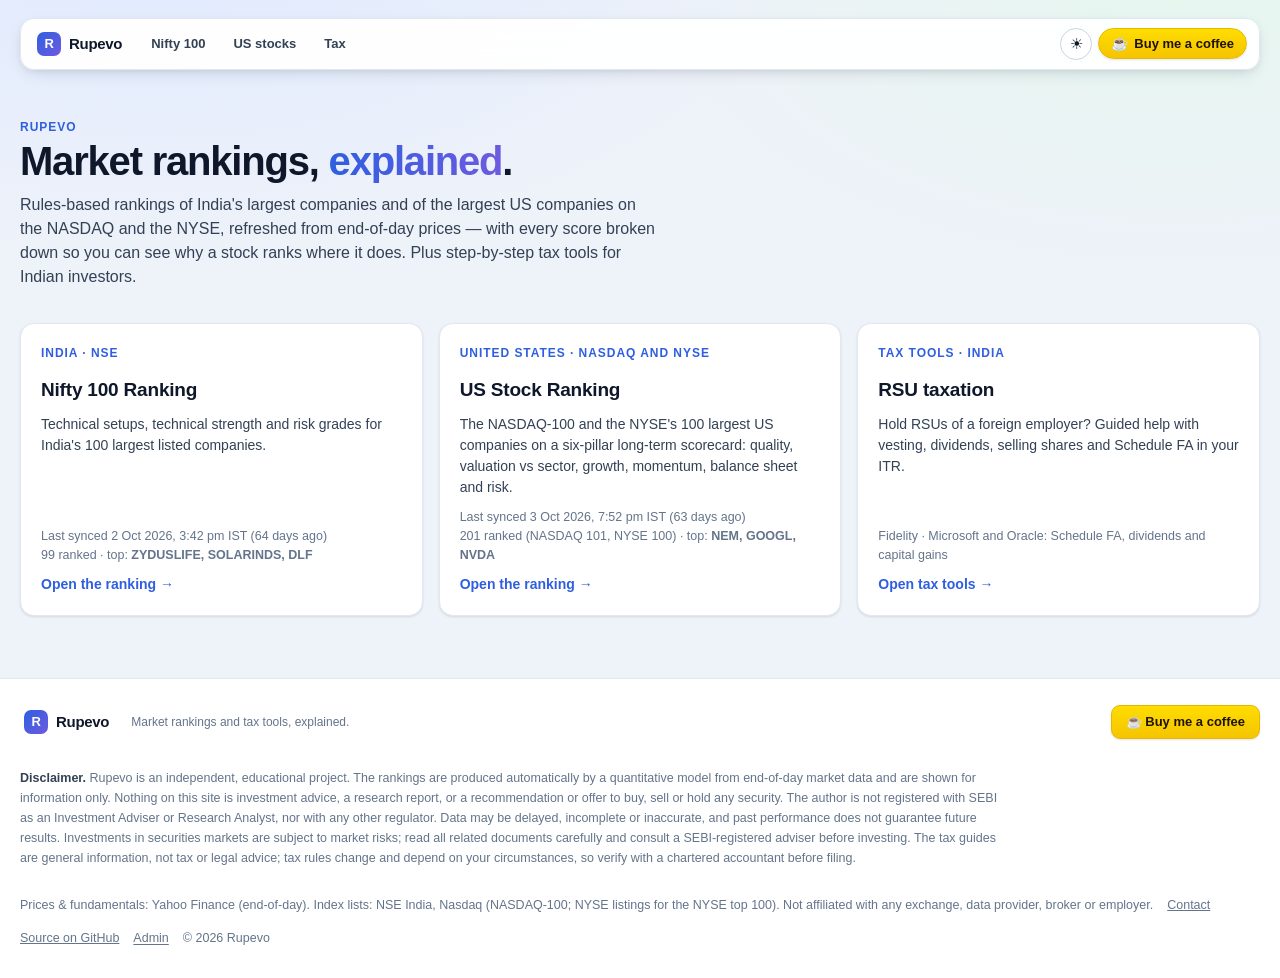
==== commit 9b6ec33b: "US page: NYSE top 100 next to the NASDAQ-100, with an exchange switch The NASDAQ-100 only holds comp" ====
--- a/site/index.html
+++ b/site/index.html
@@ -4,10 +4,10 @@
   <meta charset="utf-8">
   <meta name="viewport" content="width=device-width, initial-scale=1">
   <title>Rupevo — market rankings and tax tools, explained</title>
-  <meta name="description" content="Transparent, rules-based rankings of India's Nifty 100 and the US NASDAQ-100, plus step-by-step help with Indian tax on foreign RSUs.">
+  <meta name="description" content="Transparent, rules-based rankings of India's Nifty 100 and of US stocks on the NASDAQ-100 and the NYSE, plus step-by-step help with Indian tax on foreign RSUs.">
   <meta http-equiv="Content-Security-Policy" content="default-src 'self'; script-src 'self'; style-src 'self' 'unsafe-inline'; img-src 'self' data:; connect-src 'self' https://api.github.com https://api.web3forms.com; base-uri 'self'; form-action 'self'; object-src 'none'">
   <meta property="og:title" content="Rupevo — market rankings and tax tools, explained">
-  <meta property="og:description" content="Nifty 100 and NASDAQ-100 rankings with every score broken down, plus RSU tax help.">
+  <meta property="og:description" content="Nifty 100 and US (NASDAQ-100 and NYSE) rankings with every score broken down, plus RSU tax help.">
   <link rel="icon" href="assets/img/favicon.svg" type="image/svg+xml">
   <link rel="stylesheet" href="assets/css/rupevo.css">
   <script src="assets/js/boot.js"></script>
@@ -19,7 +19,8 @@
     <section class="home-hero">
       <div class="eyebrow">Rupevo</div>
       <h1>Market rankings, <span class="grad">explained</span>.</h1>
-      <p>Rules-based rankings of India's largest companies and the NASDAQ-100, refreshed from
+      <p>Rules-based rankings of India's largest companies and of the largest US companies on the
+        NASDAQ and the NYSE, refreshed from
         end-of-day prices — with every score broken down so you can see why a stock ranks where it does.
         Plus step-by-step tax tools for Indian investors.</p>
     </section>
@@ -32,9 +33,10 @@
         <span class="go">Open the ranking →</span>
       </a>
       <a class="card home-card" href="us/">
-        <div class="eyebrow">United States · Nasdaq</div>
-        <h2>NASDAQ-100 Ranking</h2>
-        <p>A six-pillar long-term scorecard: quality, valuation vs sector, growth, momentum, balance sheet and risk.</p>
+        <div class="eyebrow">United States · NASDAQ and NYSE</div>
+        <h2>US Stock Ranking</h2>
+        <p>The NASDAQ-100 and the NYSE's 100 largest US companies on a six-pillar long-term scorecard: quality,
+          valuation vs sector, growth, momentum, balance sheet and risk.</p>
         <div class="meta" data-meta="us"><span class="skel" style="width:70%"></span></div>
         <span class="go">Open the ranking →</span>
       </a>
--- a/site/assets/css/rupevo.css
+++ b/site/assets/css/rupevo.css
@@ -244,6 +244,26 @@
 .sync-bar .spacer { flex: 1; }
 .sync-bar .sync-actions { display: flex; gap: 8px; flex-wrap: wrap; }
 
+/* US page: which exchange's list to show (All US, NASDAQ-100, NYSE top 100). */
+.view-switch { display: flex; gap: 8px; flex-wrap: wrap; margin: 0 0 12px; }
+.view-switch:empty { display: none; }
+.view-btn { display: inline-flex; align-items: center; gap: 8px; padding: 7px 14px; font: inherit;
+            font-size: 13.5px; font-weight: 700; color: var(--fg-2); background: var(--card);
+            border: 1px solid var(--line-strong); border-radius: var(--radius-pill); cursor: pointer;
+            box-shadow: var(--shadow-sm); }
+.view-btn:hover { background: var(--soft); }
+.view-btn:focus-visible { outline: none; box-shadow: var(--ring); }
+.view-btn[aria-pressed="true"] { background: var(--accent); border-color: var(--accent); color: var(--accent-fg); }
+.view-btn .view-count { font-size: 11.5px; font-weight: 700; padding: 1px 7px; border-radius: var(--radius-pill);
+                        background: var(--soft); color: var(--muted); }
+.view-btn[aria-pressed="true"] .view-count { background: rgba(255, 255, 255, .22); color: inherit; }
+.view-btn:disabled { opacity: .5; cursor: not-allowed; }
+@media (max-width: 480px) {
+  .view-switch { display: grid; grid-template-columns: repeat(3, minmax(0, 1fr)); gap: 6px; }
+  .view-btn { flex-direction: column; justify-content: center; gap: 3px; padding: 7px 4px; font-size: 12.5px;
+              border-radius: 12px; text-align: center; }
+}
+
 .tiles { display: grid; gap: 14px; grid-template-columns: repeat(auto-fit, minmax(230px, 1fr));
          margin: 16px 0; }
 .tile { background: var(--card); border: 1px solid var(--line); border-radius: var(--radius);
@@ -301,6 +321,10 @@
 tr.open .stock .sym::before { transform: rotate(90deg); color: var(--accent); }
 .stock .nm { font-size: 11.5px; color: var(--muted); max-width: 230px; overflow: hidden;
              text-overflow: ellipsis; }
+.stock .sym-line { display: inline-flex; gap: 6px; align-items: center; }
+.ex-tag { font-size: 9.5px; font-weight: 800; letter-spacing: .05em; padding: 0 5px; line-height: 15px;
+          border-radius: 4px; border: 1px solid var(--line-strong); color: var(--muted); }
+.ex-tag.ex-nyse { color: var(--accent); border-color: var(--accent-line); background: var(--accent-soft); }
 .leader-tag { font-size: 10px; font-weight: 800; color: var(--pos); letter-spacing: .04em; }
 .empty { padding: 26px 8px; text-align: center; color: var(--muted); }
 
@@ -700,6 +724,9 @@
 .alert-line { display: flex; gap: 10px; align-items: flex-start; padding: 10px 12px; border-radius: var(--radius-sm);
               border: 1px solid var(--warn-line); background: var(--warn-bg); color: var(--warn-fg); font-size: 13.5px; }
 .alert-line p { margin: 0; color: inherit; }
+.alert-line.ok { border-color: var(--pos-line); background: var(--pos-bg); color: var(--pos); }
+.alert-line.ok .bang { background: var(--pos); }
+.files-note { margin: 0 0 16px; }
 .bang { flex: none; display: grid; place-items: center; width: 22px; height: 22px; border-radius: 50%;
         background: var(--warn-fg); color: #fff; font-size: 14px; font-weight: 900; line-height: 1; }
 html[data-theme="dark"] .bang { color: #1a1205; }
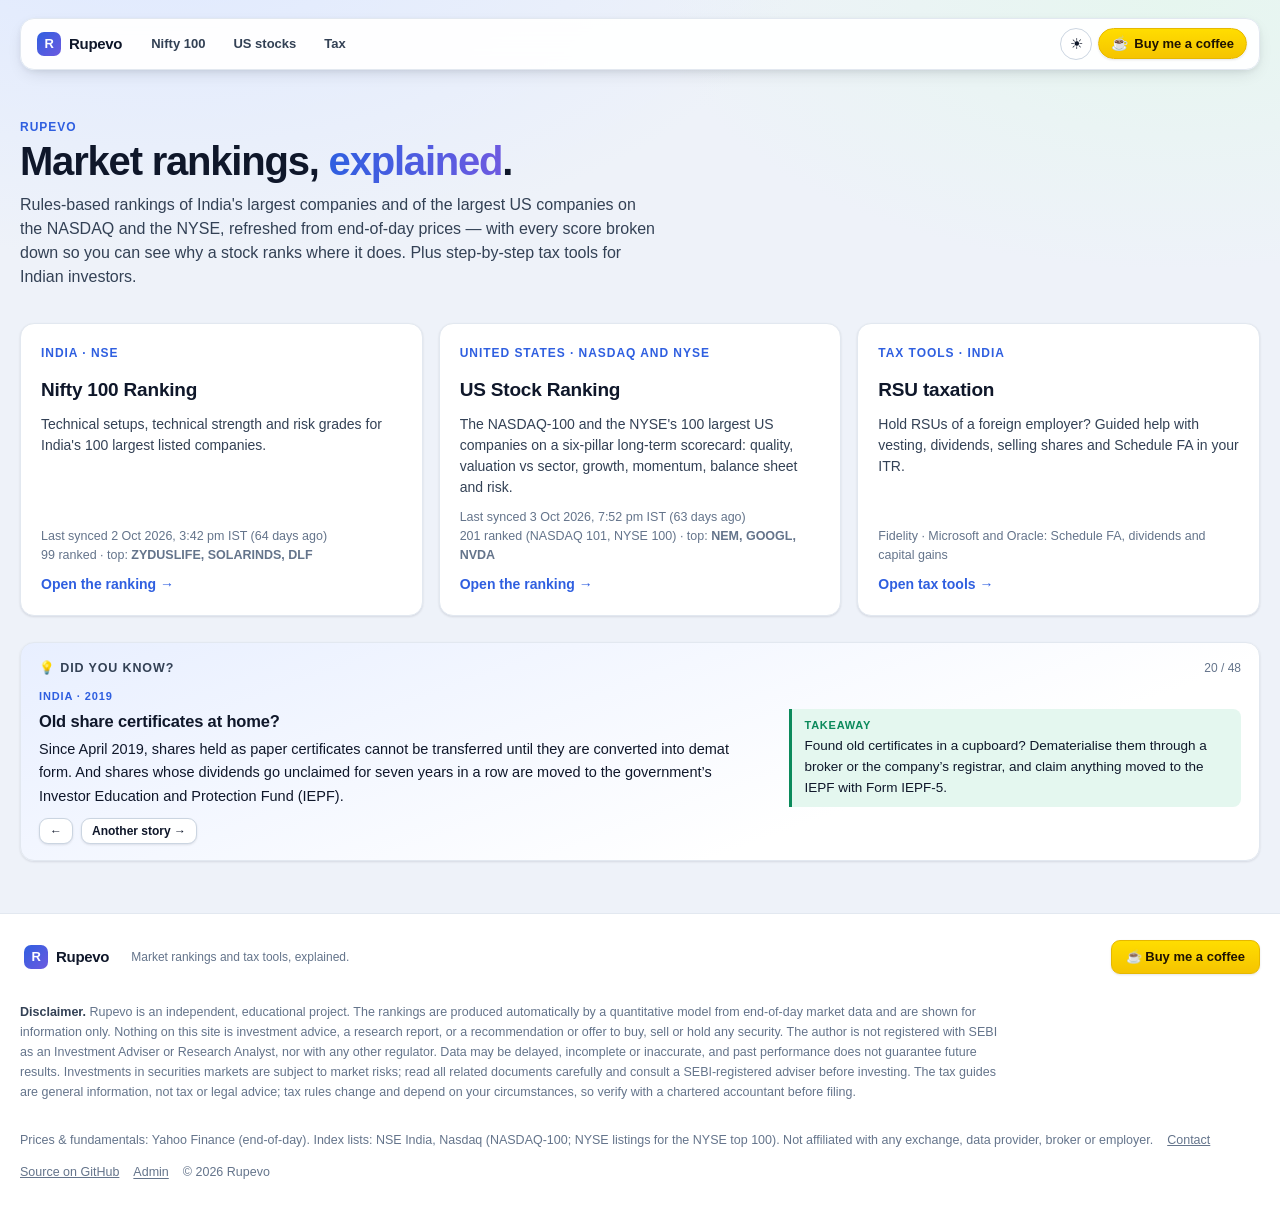
==== commit 2b781949: "Trivia: true stories from market history, each with a takeaway The "Did you know?" card now tells 48" ====
--- a/site/index.html
+++ b/site/index.html
@@ -49,6 +49,9 @@
         <span class="go">Open tax tools →</span>
       </a>
     </div>
+    <aside class="card trivia-card" data-trivia="market" aria-label="Stories from the market">
+      <span class="skel" style="width:40%"></span><span class="skel"></span><span class="skel"></span>
+    </aside>
     <noscript><div class="banner warn">Some parts of this site need JavaScript.</div></noscript>
   </main>
   <footer id="site-footer"></footer>
--- a/site/assets/css/rupevo.css
+++ b/site/assets/css/rupevo.css
@@ -511,8 +511,9 @@
 .contact-form { display: grid; gap: 12px; }
 .status-steps { margin: 0; padding-left: 20px; display: grid; gap: 6px; color: var(--fg-2); }
 
-/* ── Tax pages: financial-year slider + trivia (fy.js) ─────── */
-.fun-grid { display: grid; gap: 16px; grid-template-columns: minmax(0, 2fr) minmax(0, 1fr); margin: 18px 0; }
+/* ── Tax pages: financial-year slider (fy.js) ──────────────── */
+/* The slider with the "Did you know?" card below it. */
+.fun-grid { display: grid; gap: 16px; margin: 18px 0; }
 .fun-grid > .card { margin: 0; }
 
 .fy-card { --thumb: 24px; --rail-top: 32px; display: grid; gap: 12px; align-content: start; }
@@ -580,11 +581,27 @@
 .fy-readout .sep { color: var(--faint); }
 .fy-quip { margin: 0; font-size: 14px; font-weight: 600; color: var(--fg); }
 
+/* "Did you know?" card (trivia.js): tax pages, home and ranking pages. Full width; on wide
+   screens the story and its takeaway sit side by side. */
 .trivia-card { display: flex; flex-direction: column; gap: 10px;
                background: linear-gradient(160deg, var(--accent-soft), var(--card) 70%); }
 .trivia-card .card-head { margin-bottom: 0; }
-.trivia-card .trivia-text { flex: 1; margin: 0; font-size: 14.5px; line-height: 1.6; color: var(--fg); }
-.trivia-card .btn { align-self: flex-start; }
+.trivia-card .trivia-count { font-variant-numeric: tabular-nums; }
+.trivia-body { flex: 1; display: grid; gap: 10px; align-items: start; }
+.trivia-main { display: grid; gap: 6px; }
+.trivia-tag { font-size: 11px; font-weight: 800; letter-spacing: .08em; text-transform: uppercase; color: var(--accent); }
+.trivia-card .trivia-title { margin: 0; font-size: 16.5px; font-weight: 800; letter-spacing: -.01em; line-height: 1.3; color: var(--fg); }
+.trivia-card .trivia-text { margin: 0; font-size: 14.5px; line-height: 1.6; color: var(--fg); }
+.trivia-takeaway { margin: 0; padding: 8px 12px; border-left: 3px solid var(--pos);
+                   border-radius: 0 8px 8px 0; background: var(--pos-bg);
+                   font-size: 13.5px; line-height: 1.55; color: var(--fg); }
+.trivia-takeaway strong { display: block; margin-bottom: 2px; font-size: 11px; font-weight: 800;
+                          letter-spacing: .07em; text-transform: uppercase; color: var(--pos); }
+.trivia-nav { display: flex; gap: 8px; flex-wrap: wrap; }
+@media (min-width: 861px) {
+  .trivia-body { grid-template-columns: minmax(0, 1.6fr) minmax(0, 1fr); column-gap: 28px; }
+  .trivia-takeaway { margin-top: 21px; }
+}
 
 /* ── RSU tools (rsu-tool.js) ───────────────────────────────── */
 .step-card .card-head h2 { display: flex; gap: 10px; align-items: center; }
@@ -789,7 +806,6 @@
 }
 
 @media (max-width: 860px) {
-  .fun-grid { grid-template-columns: 1fr; }
   .fy-big { font-size: 20px; }
   .fy-big .fy-pct { font-size: 28px; }
   .step-grid { grid-template-columns: 1fr; }
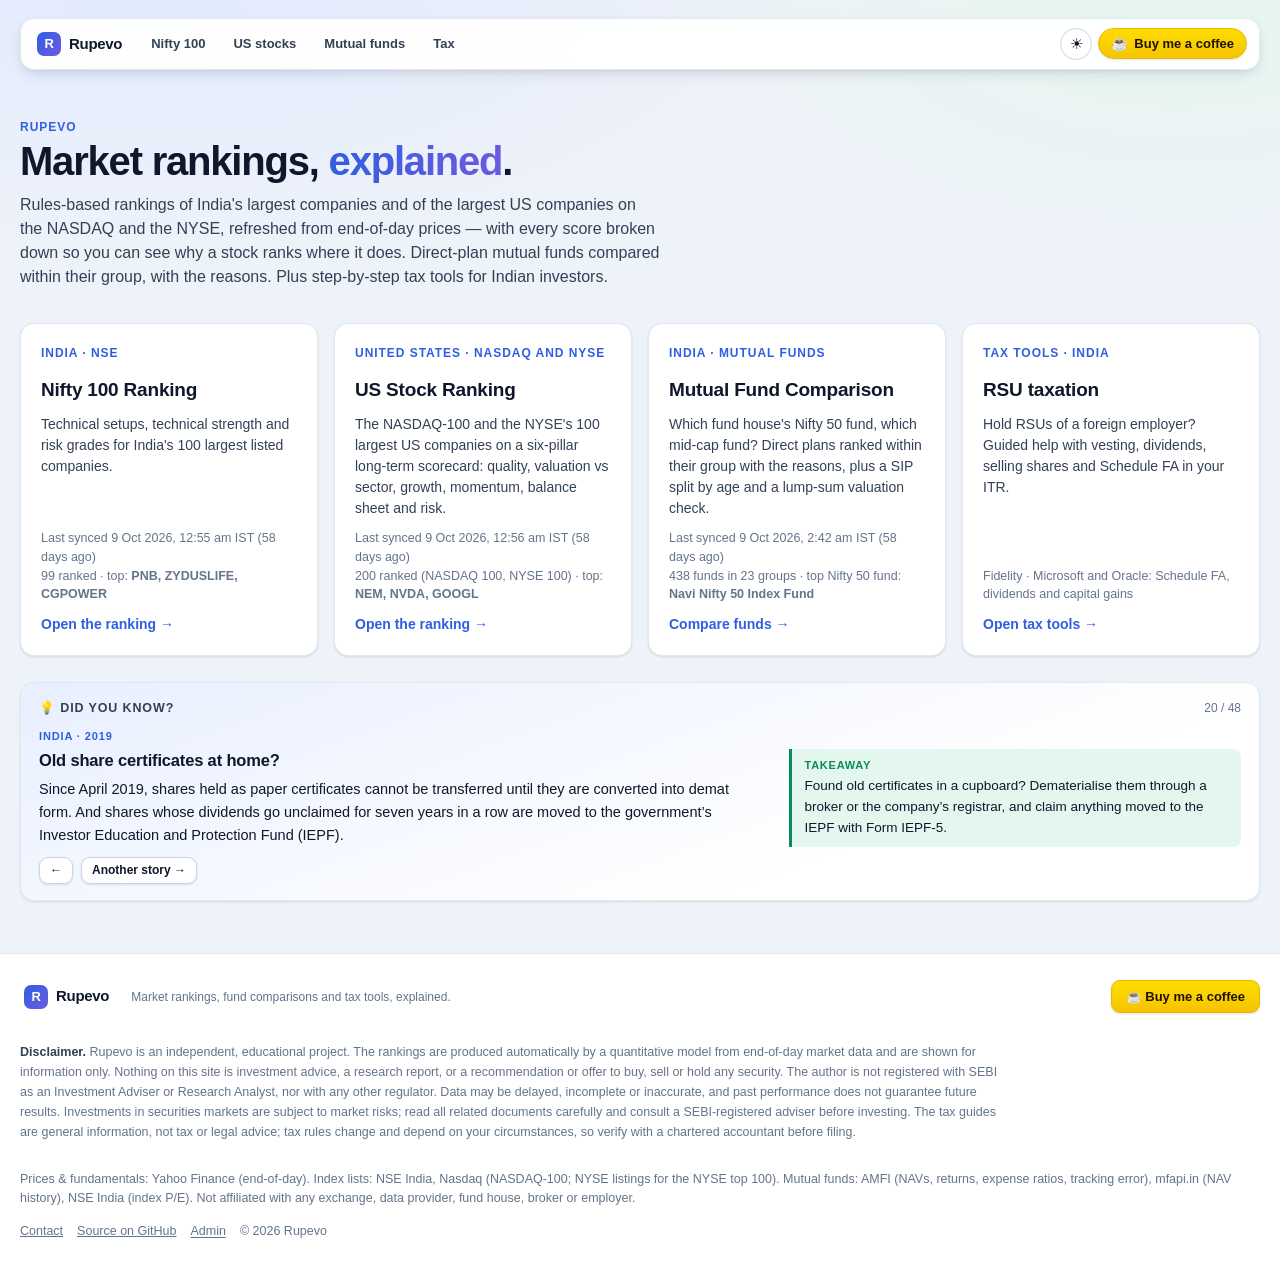
==== commit 285f2f82: "Mutual funds: direct plans ranked within their group, with the reasons New Mutual Fund Comparison pa" ====
--- a/site/index.html
+++ b/site/index.html
@@ -3,11 +3,11 @@
 <head>
   <meta charset="utf-8">
   <meta name="viewport" content="width=device-width, initial-scale=1">
-  <title>Rupevo — market rankings and tax tools, explained</title>
-  <meta name="description" content="Transparent, rules-based rankings of India's Nifty 100 and of US stocks on the NASDAQ-100 and the NYSE, plus step-by-step help with Indian tax on foreign RSUs.">
+  <title>Rupevo — market rankings, fund comparisons and tax tools, explained</title>
+  <meta name="description" content="Transparent, rules-based rankings of India's Nifty 100 and of US stocks on the NASDAQ-100 and the NYSE, a comparison of direct-plan mutual funds, plus step-by-step help with Indian tax on foreign RSUs.">
   <meta http-equiv="Content-Security-Policy" content="default-src 'self'; script-src 'self'; style-src 'self' 'unsafe-inline'; img-src 'self' data:; connect-src 'self' https://api.github.com https://api.web3forms.com; base-uri 'self'; form-action 'self'; object-src 'none'">
-  <meta property="og:title" content="Rupevo — market rankings and tax tools, explained">
-  <meta property="og:description" content="Nifty 100 and US (NASDAQ-100 and NYSE) rankings with every score broken down, plus RSU tax help.">
+  <meta property="og:title" content="Rupevo — market rankings, fund comparisons and tax tools, explained">
+  <meta property="og:description" content="Nifty 100 and US (NASDAQ-100 and NYSE) rankings with every score broken down, direct mutual funds compared, plus RSU tax help.">
   <link rel="icon" href="assets/img/favicon.svg" type="image/svg+xml">
   <link rel="stylesheet" href="assets/css/rupevo.css">
   <script src="assets/js/boot.js"></script>
@@ -22,7 +22,8 @@
       <p>Rules-based rankings of India's largest companies and of the largest US companies on the
         NASDAQ and the NYSE, refreshed from
         end-of-day prices — with every score broken down so you can see why a stock ranks where it does.
-        Plus step-by-step tax tools for Indian investors.</p>
+        Direct-plan mutual funds compared within their group, with the reasons. Plus step-by-step tax tools for
+        Indian investors.</p>
     </section>
     <div class="home-cards">
       <a class="card home-card" href="india/">
@@ -39,6 +40,14 @@
           valuation vs sector, growth, momentum, balance sheet and risk.</p>
         <div class="meta" data-meta="us"><span class="skel" style="width:70%"></span></div>
         <span class="go">Open the ranking →</span>
+      </a>
+      <a class="card home-card" href="mf/">
+        <div class="eyebrow">India · Mutual funds</div>
+        <h2>Mutual Fund Comparison</h2>
+        <p>Which fund house's Nifty 50 fund, which mid-cap fund? Direct plans ranked within their group with the
+          reasons, plus a SIP split by age and a lump-sum valuation check.</p>
+        <div class="meta" data-meta="mf"><span class="skel" style="width:70%"></span></div>
+        <span class="go">Compare funds →</span>
       </a>
       <a class="card home-card" href="tax/">
         <div class="eyebrow">Tax tools · India</div>
--- a/site/assets/css/rupevo.css
+++ b/site/assets/css/rupevo.css
@@ -202,7 +202,7 @@
 .chip.info { background: var(--info-bg); color: var(--info-fg); border-color: var(--info-line); }
 .chip .dot { width: 7px; height: 7px; border-radius: 50%; background: currentColor; }
 
-input[type="text"], input[type="search"], input[type="email"], input[type="password"],
+input[type="text"], input[type="search"], input[type="email"], input[type="password"], input[type="number"],
 select, textarea {
   font: inherit; color: var(--fg); background: var(--input-bg);
   border: 1px solid var(--line-strong); border-radius: var(--radius-sm); padding: 7px 10px;
@@ -751,6 +751,98 @@
             background: var(--info-bg); color: var(--fg); font-size: 13.5px; }
 .check-list { margin: 0; padding-left: 20px; display: grid; gap: 8px; color: var(--fg-2); font-size: 13.5px; }
 
+/* ── Mutual funds page (mf.js) ──────────────────────────── */
+.group-nav { display: grid; gap: 10px; }
+.group-row { display: grid; grid-template-columns: 112px minmax(0, 1fr); gap: 10px; align-items: start; }
+.group-kind { font-size: 11.5px; font-weight: 800; letter-spacing: .07em; text-transform: uppercase;
+              color: var(--muted); padding-top: 9px; }
+.group-row .view-switch { margin: 0; gap: 6px; }
+.group-row .view-btn { padding: 5px 11px; font-size: 13px; }
+
+.verdict-card { display: grid; gap: 12px; }
+.verdict-card > * { margin: 0; }
+.verdict-head { display: flex; gap: 12px; justify-content: space-between; align-items: flex-start; flex-wrap: wrap; }
+.verdict-title { margin: 0; font-size: 21px; letter-spacing: -.01em; }
+.verdict-about { margin: 4px 0 0; color: var(--fg-2); max-width: 760px; }
+.verdict-top { display: flex; gap: 14px; align-items: center; flex-wrap: wrap; padding: 12px 14px;
+               border: 1px solid var(--pos-line); border-radius: var(--radius); background: var(--pos-bg); }
+.verdict-top > div:nth-child(2) { flex: 1; min-width: 200px; }
+.verdict-rank { font-size: 30px; font-weight: 900; color: var(--pos); line-height: 1; }
+.verdict-label { font-size: 11px; font-weight: 800; letter-spacing: .07em; text-transform: uppercase; color: var(--pos); }
+.verdict-name { font-size: 18px; font-weight: 800; color: var(--fg); line-height: 1.3; }
+.verdict-card h3 { margin: 4px 0 0; font-size: 12px; letter-spacing: .07em; text-transform: uppercase; color: var(--muted); }
+.verdict-card p { color: var(--fg-2); }
+.verdict-card ul.reasons, .gap-calc ul.reasons { margin: 0; padding-left: 18px; display: grid; gap: 4px; color: var(--fg-2); }
+ul.reasons.notes, .detail ul.notes { color: var(--warn-fg); }
+.chip-btn { font: inherit; font-size: 12px; cursor: pointer; }
+.chip-btn:hover { filter: brightness(.97); }
+.facts { display: grid; gap: 10px; grid-template-columns: repeat(auto-fit, minmax(170px, 1fr)); }
+.fact { padding: 10px 12px; border: 1px solid var(--line); border-radius: var(--radius-sm); background: var(--card-2); }
+.fact-label { font-size: 11px; font-weight: 700; letter-spacing: .06em; text-transform: uppercase; color: var(--muted); }
+.fact-value { font-size: 20px; font-weight: 800; letter-spacing: -.01em; font-variant-numeric: tabular-nums; }
+.fact-sub { font-size: 12px; color: var(--muted); }
+.gap-calc { display: grid; gap: 8px; padding: 12px 14px; border: 1px dashed var(--line-strong);
+            border-radius: var(--radius-sm); background: var(--card-2); }
+.gap-calc h3 { margin: 0; }
+.gap-calc p { margin: 0; }
+.gap-inputs { display: flex; gap: 8px 14px; flex-wrap: wrap; align-items: center; font-size: 13.5px; color: var(--fg-2); }
+.gap-inputs input { width: 104px; padding: 5px 8px; }
+#gap-years { width: 70px; }
+
+table.rank td.fund { white-space: normal; min-width: 220px; }
+.fund-cell .sym { white-space: normal; text-align: left; line-height: 1.3; }
+.warn-text { color: var(--warn-fg); font-weight: 700; }
+table.rank tr.unranked .rank-num, table.rank tr.unranked td.fund .sym { color: var(--fg-2); }
+
+.plan-grid { display: grid; gap: 18px 26px; grid-template-columns: minmax(0, 1fr) minmax(0, 1.45fr); align-items: start; }
+.plan-controls { display: grid; gap: 14px; align-content: start; }
+.plan-controls .field input { max-width: 200px; }
+.seg-label { font-size: 12.5px; font-weight: 700; color: var(--fg-2); margin-bottom: 6px; }
+.seg.view-switch { margin: 0; }
+.seg .view-btn { padding: 6px 12px; font-size: 13px; }
+.seg-hint { margin: 6px 0 0; }
+.split-bar { display: flex; height: 18px; border-radius: var(--radius-pill); overflow: hidden;
+             border: 1px solid var(--line); margin-bottom: 10px; background: var(--soft); }
+.split-bar span { display: block; height: 100%; }
+.slice-core { background: #2f5fe0; }
+.slice-flexi { background: #7c5ce6; }
+.slice-mid { background: #0f9d8f; }
+.slice-small { background: #e59a0b; }
+.slice-debt { background: #94a3b8; }
+.split-table { width: 100%; border-collapse: collapse; font-size: 13px; }
+.split-table td { padding: 8px 6px; border-bottom: 1px solid var(--line); vertical-align: top; }
+.split-table td.right { text-align: right; white-space: nowrap; }
+.split-table tr.zero { opacity: .45; }
+.split-table .dot { display: inline-block; width: 11px; height: 11px; border-radius: 50%; margin-top: 4px; }
+.slice-links { display: flex; gap: 4px 12px; flex-wrap: wrap; margin-top: 4px; }
+
+.val-list { display: grid; }
+.val-row { display: grid; gap: 6px 18px; grid-template-columns: 180px minmax(180px, 1fr) minmax(220px, 260px);
+           align-items: center; padding: 12px 0; border-bottom: 1px solid var(--line); }
+.val-row:last-child { border-bottom: 0; }
+.val-name { display: grid; gap: 2px; }
+.val-zone { display: grid; gap: 4px; justify-items: start; }
+.val-rule { grid-column: 2 / -1; color: var(--fg-2); }
+.val-groups { display: inline-flex; gap: 4px 12px; flex-wrap: wrap; margin-left: 6px; }
+.pe-range { margin: 0; }
+.pe-range .track { background: linear-gradient(90deg, var(--pos-bg), var(--soft), var(--warn-bg)); }
+.pe-range .tick { position: absolute; top: -4px; bottom: -4px; width: 2px; background: var(--line-strong);
+                  transform: translateX(-50%); }
+
+@media (max-width: 860px) {
+  .plan-grid { grid-template-columns: minmax(0, 1fr); }
+  .val-row { grid-template-columns: minmax(0, 1fr); }
+  .val-rule { grid-column: auto; }
+}
+/* Long valuation labels wrap instead of widening the page on phones. */
+.val-zone .chip, .chip-btn { white-space: normal; text-align: left; }
+.group-nav .group-select { display: none; }
+.group-select select { width: 100%; font-size: 15px; }
+@media (max-width: 640px) {
+  .group-nav .group-row { display: none; }
+  .group-nav .group-select { display: grid; }
+}
+
 /* ── Dialogs and toasts ─────────────────────────────────── */
 dialog.modal {
   width: min(520px, calc(100vw - 32px)); padding: 0; border: 1px solid var(--line);
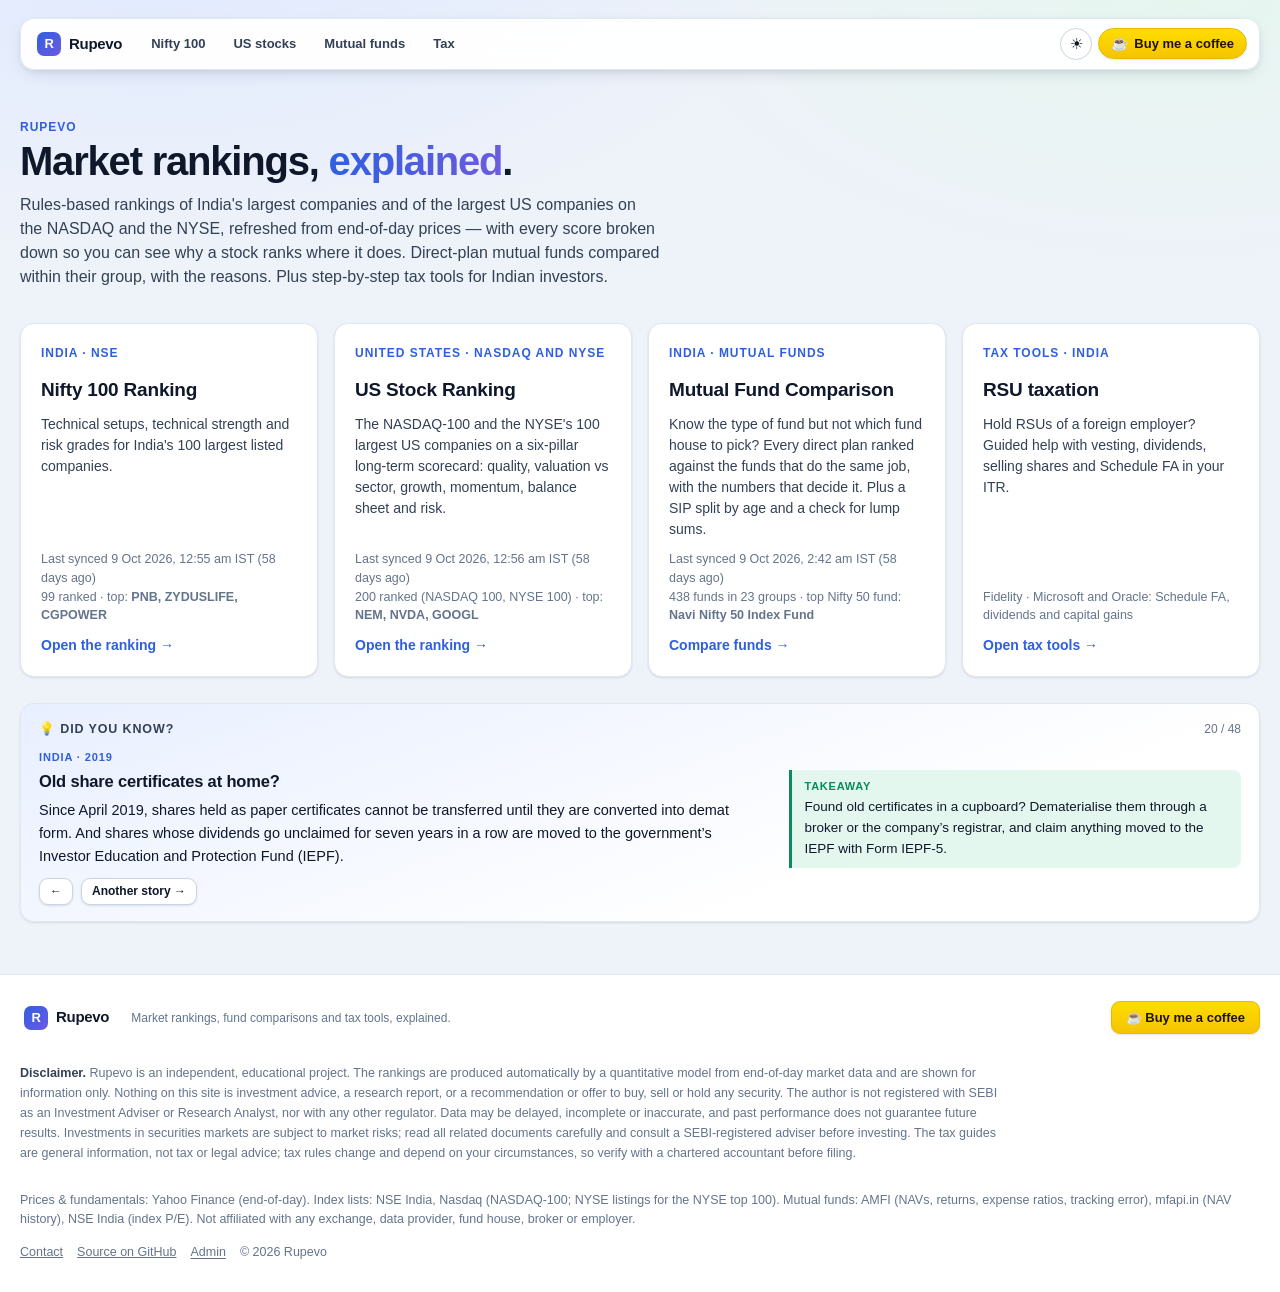
==== commit 45340deb: "Mutual funds page: lead with the three questions it answers The top of the page now pitches what the" ====
--- a/site/index.html
+++ b/site/index.html
@@ -44,8 +44,8 @@
       <a class="card home-card" href="mf/">
         <div class="eyebrow">India · Mutual funds</div>
         <h2>Mutual Fund Comparison</h2>
-        <p>Which fund house's Nifty 50 fund, which mid-cap fund? Direct plans ranked within their group with the
-          reasons, plus a SIP split by age and a lump-sum valuation check.</p>
+        <p>Know the type of fund but not which fund house to pick? Every direct plan ranked against the funds that do
+          the same job, with the numbers that decide it. Plus a SIP split by age and a check for lump sums.</p>
         <div class="meta" data-meta="mf"><span class="skel" style="width:70%"></span></div>
         <span class="go">Compare funds →</span>
       </a>
--- a/site/assets/css/rupevo.css
+++ b/site/assets/css/rupevo.css
@@ -752,6 +752,29 @@
 .check-list { margin: 0; padding-left: 20px; display: grid; gap: 8px; color: var(--fg-2); font-size: 13.5px; }
 
 /* ── Mutual funds page (mf.js) ──────────────────────────── */
+/* Intro: live numbers, then the three questions as quick links to their sections. */
+.mf-stats { margin: -4px 0 14px; font-size: 13.5px; color: var(--muted); }
+.mf-stats strong { color: var(--fg); font-variant-numeric: tabular-nums; }
+.mf-stats:empty { display: none; }
+.jump-grid { display: grid; gap: 14px; grid-template-columns: repeat(auto-fit, minmax(250px, 1fr)); margin: 0 0 10px; }
+.jump-card { display: flex; flex-direction: column; gap: 8px; margin: 0; padding: 16px 18px; text-decoration: none;
+             color: inherit; transition: transform .12s ease, box-shadow .15s ease, border-color .15s ease; }
+a.jump-card:hover { transform: translateY(-2px); box-shadow: var(--shadow-md); border-color: var(--accent-line); }
+.jump-card .eyebrow { margin: 0; }
+.jump-card h2 { margin: 0; font-size: 17px; line-height: 1.3; letter-spacing: -.01em; }
+.jump-card p { margin: 0; color: var(--fg-2); font-size: 13.5px; }
+.jump-teaser { display: block; font-size: 12.5px; color: var(--muted); }
+.jump-teaser.chips { display: flex; flex-wrap: wrap; gap: 6px; }
+.jump-teaser:empty { display: none; }
+.jump-teaser strong { color: var(--fg); }
+.jump-teaser .chip { white-space: normal; font-size: 11.5px; }
+.jump-card .go { margin-top: auto; font-weight: 700; color: var(--accent); font-size: 13.5px; }
+.jump-more { margin: 0 0 14px; font-size: 13px; color: var(--muted); }
+@media (max-width: 560px) {
+  .jump-card p { display: none; }
+  .jump-grid { gap: 10px; }
+}
+
 .group-nav { display: grid; gap: 10px; }
 .group-row { display: grid; grid-template-columns: 112px minmax(0, 1fr); gap: 10px; align-items: start; }
 .group-kind { font-size: 11.5px; font-weight: 800; letter-spacing: .07em; text-transform: uppercase;
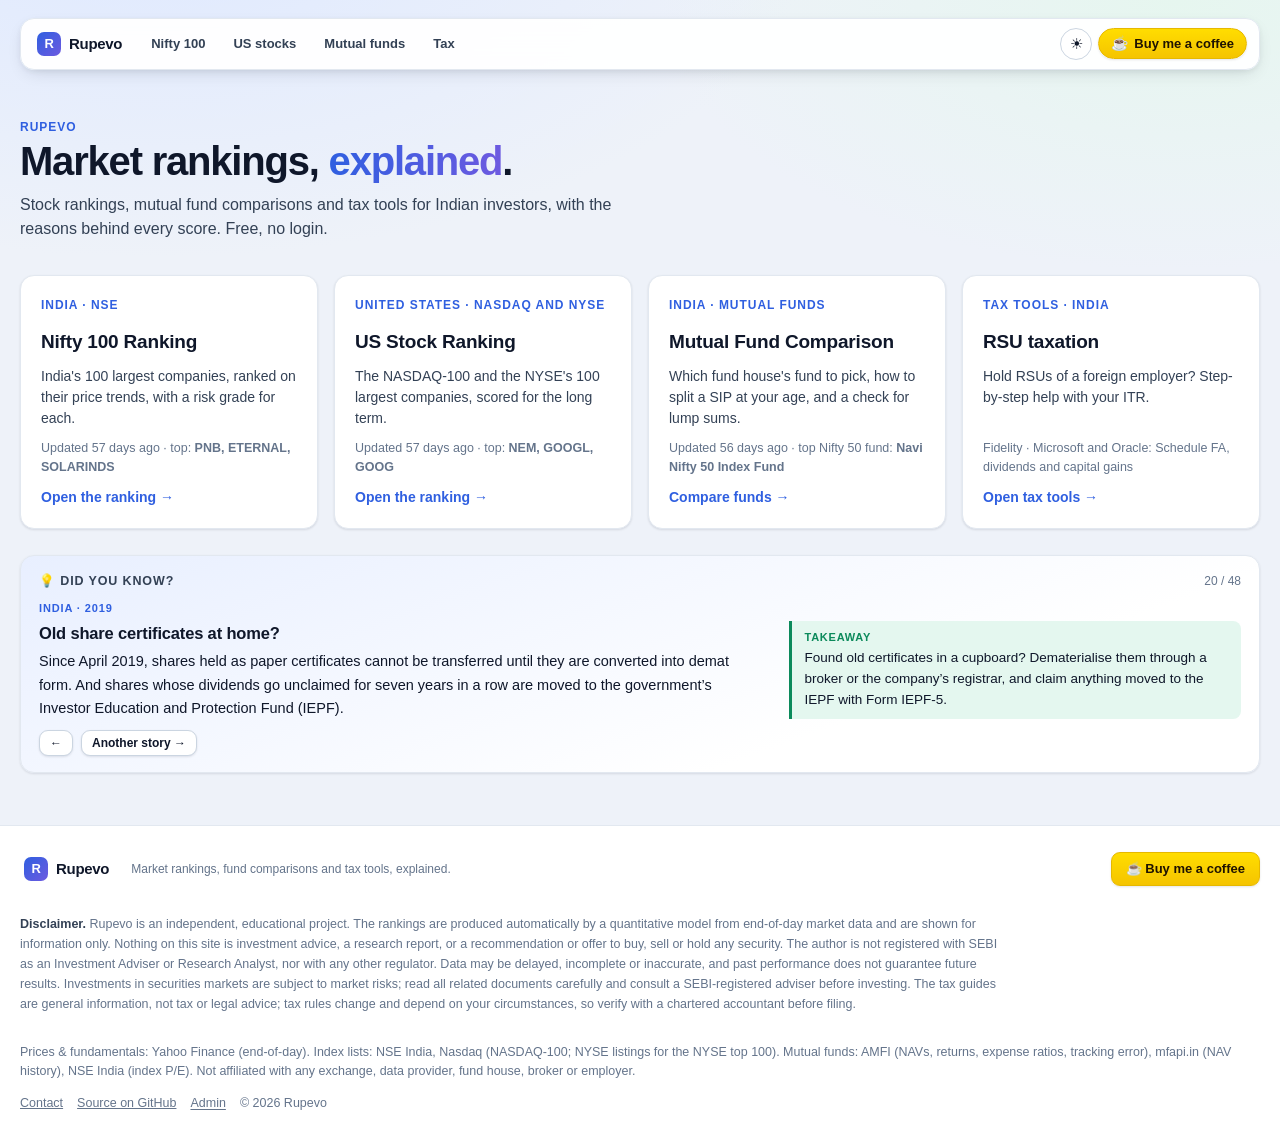
==== commit dcc2a62b: "Simpler pages: lead with the answer, details a click away Feedback was that the pages, the mutual fu" ====
--- a/site/index.html
+++ b/site/index.html
@@ -19,41 +19,35 @@
     <section class="home-hero">
       <div class="eyebrow">Rupevo</div>
       <h1>Market rankings, <span class="grad">explained</span>.</h1>
-      <p>Rules-based rankings of India's largest companies and of the largest US companies on the
-        NASDAQ and the NYSE, refreshed from
-        end-of-day prices — with every score broken down so you can see why a stock ranks where it does.
-        Direct-plan mutual funds compared within their group, with the reasons. Plus step-by-step tax tools for
-        Indian investors.</p>
+      <p>Stock rankings, mutual fund comparisons and tax tools for Indian investors, with the reasons behind every
+        score. Free, no login.</p>
     </section>
     <div class="home-cards">
       <a class="card home-card" href="india/">
         <div class="eyebrow">India · NSE</div>
         <h2>Nifty 100 Ranking</h2>
-        <p>Technical setups, technical strength and risk grades for India's 100 largest listed companies.</p>
+        <p>India's 100 largest companies, ranked on their price trends, with a risk grade for each.</p>
         <div class="meta" data-meta="india"><span class="skel" style="width:70%"></span></div>
         <span class="go">Open the ranking →</span>
       </a>
       <a class="card home-card" href="us/">
         <div class="eyebrow">United States · NASDAQ and NYSE</div>
         <h2>US Stock Ranking</h2>
-        <p>The NASDAQ-100 and the NYSE's 100 largest US companies on a six-pillar long-term scorecard: quality,
-          valuation vs sector, growth, momentum, balance sheet and risk.</p>
+        <p>The NASDAQ-100 and the NYSE's 100 largest companies, scored for the long term.</p>
         <div class="meta" data-meta="us"><span class="skel" style="width:70%"></span></div>
         <span class="go">Open the ranking →</span>
       </a>
       <a class="card home-card" href="mf/">
         <div class="eyebrow">India · Mutual funds</div>
         <h2>Mutual Fund Comparison</h2>
-        <p>Know the type of fund but not which fund house to pick? Every direct plan ranked against the funds that do
-          the same job, with the numbers that decide it. Plus a SIP split by age and a check for lump sums.</p>
+        <p>Which fund house's fund to pick, how to split a SIP at your age, and a check for lump sums.</p>
         <div class="meta" data-meta="mf"><span class="skel" style="width:70%"></span></div>
         <span class="go">Compare funds →</span>
       </a>
       <a class="card home-card" href="tax/">
         <div class="eyebrow">Tax tools · India</div>
         <h2>RSU taxation</h2>
-        <p>Hold RSUs of a foreign employer? Guided help with vesting, dividends, selling shares and
-          Schedule FA in your ITR.</p>
+        <p>Hold RSUs of a foreign employer? Step-by-step help with your ITR.</p>
         <div class="meta">Fidelity · Microsoft and Oracle: Schedule FA, dividends and capital gains</div>
         <span class="go">Open tax tools →</span>
       </a>
--- a/site/assets/css/rupevo.css
+++ b/site/assets/css/rupevo.css
@@ -376,6 +376,9 @@
 .range .ends { display: flex; justify-content: space-between; font-size: 11.5px; color: var(--muted);
                margin-top: 4px; }
 .detail .links { display: flex; gap: 12px; flex-wrap: wrap; font-size: 12.5px; margin-top: 12px; }
+.detail details.more { margin-top: 4px; }
+.detail details.more > summary { font-size: 12.5px; }
+.detail .more-body { padding: 0 0 4px; }
 
 /* Changes card */
 .changes { display: grid; gap: 14px; grid-template-columns: repeat(auto-fit, minmax(240px, 1fr)); }
@@ -395,6 +398,30 @@
 details.fold > summary .hint { font-size: 12px; color: var(--muted); }
 details.fold:not([open]) > summary .open-only { display: none; }
 details.fold[open] > summary { margin-bottom: 12px; }
+
+/* "More details" (core.js more()): explanations, method notes and fine print stay folded, so
+   each section leads with its answer. A .more-list stacks several as a divided list. */
+details.more > summary { cursor: pointer; list-style: none; display: inline-flex; align-items: baseline; gap: 8px;
+                         padding: 6px 0; font-size: 13.5px; font-weight: 600; color: var(--accent); }
+details.more > summary::-webkit-details-marker { display: none; }
+details.more > summary::before { content: "▸"; font-size: 11px; color: var(--faint); transition: transform .12s; }
+details.more[open] > summary::before { transform: rotate(90deg); }
+details.more > summary:hover { text-decoration: underline; text-underline-offset: 2px; }
+.more-body { padding: 2px 0 12px 19px; color: var(--fg-2); }
+.more-body > :first-child { margin-top: 0; }
+.more-body > :last-child { margin-bottom: 0; }
+.more-body p, .more-body li { font-size: 13.5px; }
+.more-body ul, .more-body ol { padding-left: 18px; display: grid; gap: 4px; }
+.more-list { display: grid; }
+.more-list > details.more { border-top: 1px solid var(--line); }
+.more-list > details.more:last-child { border-bottom: 1px solid var(--line); }
+.more-list > details.more > summary { display: flex; padding: 9px 2px; }
+
+/* Ranking tables start with their main columns; "More columns" adds the .opt ones, and long
+   lists show their top rows with a "Show all" button (ranking.js). */
+table.rank.compact:not(.all-cols) .opt { display: none; }
+table.rank tr.show-more-row > td { text-align: center; padding: 12px 8px; border-bottom: 0; }
+.toolbar .btn[aria-pressed="true"] { background: var(--accent-soft); color: var(--accent); border-color: var(--accent-line); }
 
 .prose { color: var(--fg-2); max-width: 860px; }
 .prose h3 { font-size: 14px; margin: 18px 0 6px; color: var(--fg); }
@@ -501,6 +528,12 @@
 .info-card { margin: 0; }
 .info-card h3 { margin: 0 0 6px; font-size: 15px; display: flex; gap: 8px; align-items: center; }
 .info-card p { margin: 0; color: var(--fg-2); font-size: 13.5px; }
+.info-card details.more { margin-top: 4px; }
+.info-card details.more > summary { font-size: 12.5px; padding: 2px 0; }
+.info-card .more-body { padding: 4px 0 0; }
+.step-more { margin-top: 10px; }
+.step-more .more-body { padding-bottom: 0; }
+.controls-row + details.more { margin-top: 8px; }
 .home-card .chip { align-self: flex-start; }
 .home-card .ticker { font-family: var(--mono); font-size: 12px; color: var(--muted); margin-top: -6px; }
 .home-card .btn { align-self: flex-start; margin-top: auto; }
@@ -762,20 +795,18 @@
 a.jump-card:hover { transform: translateY(-2px); box-shadow: var(--shadow-md); border-color: var(--accent-line); }
 .jump-card .eyebrow { margin: 0; }
 .jump-card h2 { margin: 0; font-size: 17px; line-height: 1.3; letter-spacing: -.01em; }
-.jump-card p { margin: 0; color: var(--fg-2); font-size: 13.5px; }
 .jump-teaser { display: block; font-size: 12.5px; color: var(--muted); }
 .jump-teaser.chips { display: flex; flex-wrap: wrap; gap: 6px; }
 .jump-teaser:empty { display: none; }
 .jump-teaser strong { color: var(--fg); }
 .jump-teaser .chip { white-space: normal; font-size: 11.5px; }
 .jump-card .go { margin-top: auto; font-weight: 700; color: var(--accent); font-size: 13.5px; }
-.jump-more { margin: 0 0 14px; font-size: 13px; color: var(--muted); }
 @media (max-width: 560px) {
-  .jump-card p { display: none; }
   .jump-grid { gap: 10px; }
 }
 
 .group-nav { display: grid; gap: 10px; }
+.group-nav .card-head { margin: 0; }
 .group-row { display: grid; grid-template-columns: 112px minmax(0, 1fr); gap: 10px; align-items: start; }
 .group-kind { font-size: 11.5px; font-weight: 800; letter-spacing: .07em; text-transform: uppercase;
               color: var(--muted); padding-top: 9px; }
@@ -793,10 +824,11 @@
 .verdict-rank { font-size: 30px; font-weight: 900; color: var(--pos); line-height: 1; }
 .verdict-label { font-size: 11px; font-weight: 800; letter-spacing: .07em; text-transform: uppercase; color: var(--pos); }
 .verdict-name { font-size: 18px; font-weight: 800; color: var(--fg); line-height: 1.3; }
-.verdict-card h3 { margin: 4px 0 0; font-size: 12px; letter-spacing: .07em; text-transform: uppercase; color: var(--muted); }
 .verdict-card p { color: var(--fg-2); }
 .verdict-card ul.reasons, .gap-calc ul.reasons { margin: 0; padding-left: 18px; display: grid; gap: 4px; color: var(--fg-2); }
 ul.reasons.notes, .detail ul.notes { color: var(--warn-fg); }
+.runners { font-size: 13px; }
+.runners .linkish { text-align: left; font-weight: 600; }
 .chip-btn { font: inherit; font-size: 12px; cursor: pointer; }
 .chip-btn:hover { filter: brightness(.97); }
 .facts { display: grid; gap: 10px; grid-template-columns: repeat(auto-fit, minmax(170px, 1fr)); }
@@ -804,9 +836,7 @@
 .fact-label { font-size: 11px; font-weight: 700; letter-spacing: .06em; text-transform: uppercase; color: var(--muted); }
 .fact-value { font-size: 20px; font-weight: 800; letter-spacing: -.01em; font-variant-numeric: tabular-nums; }
 .fact-sub { font-size: 12px; color: var(--muted); }
-.gap-calc { display: grid; gap: 8px; padding: 12px 14px; border: 1px dashed var(--line-strong);
-            border-radius: var(--radius-sm); background: var(--card-2); }
-.gap-calc h3 { margin: 0; }
+.gap-calc { display: grid; gap: 8px; }
 .gap-calc p { margin: 0; }
 .gap-inputs { display: flex; gap: 8px 14px; flex-wrap: wrap; align-items: center; font-size: 13.5px; color: var(--fg-2); }
 .gap-inputs input { width: 104px; padding: 5px 8px; }
@@ -838,15 +868,26 @@
 .split-table tr.zero { opacity: .45; }
 .split-table .dot { display: inline-block; width: 11px; height: 11px; border-radius: 50%; margin-top: 4px; }
 .slice-links { display: flex; gap: 4px 12px; flex-wrap: wrap; margin-top: 4px; }
-
+.plan-more { margin-top: 16px; }
+
+/* Lump sum: the rule of thumb once, as a legend for the zone chips on each index row. */
+.zone-legend { display: grid; grid-template-columns: max-content minmax(0, 1fr); gap: 6px 12px; align-items: center;
+               margin: 0 0 4px; font-size: 13px; color: var(--fg-2); }
+.zone-legend dt { justify-self: start; }
+.zone-legend dd { margin: 0; }
+@media (max-width: 560px) {
+  .zone-legend { grid-template-columns: minmax(0, 1fr); gap: 2px; }
+  .zone-legend dd { margin-bottom: 6px; }
+  .facts { grid-template-columns: repeat(2, minmax(0, 1fr)); }
+}
 .val-list { display: grid; }
 .val-row { display: grid; gap: 6px 18px; grid-template-columns: 180px minmax(180px, 1fr) minmax(220px, 260px);
-           align-items: center; padding: 12px 0; border-bottom: 1px solid var(--line); }
+           align-items: center; padding: 12px 0; border-bottom: 1px solid var(--line); scroll-margin-top: 96px; }
 .val-row:last-child { border-bottom: 0; }
 .val-name { display: grid; gap: 2px; }
 .val-zone { display: grid; gap: 4px; justify-items: start; }
-.val-rule { grid-column: 2 / -1; color: var(--fg-2); }
-.val-groups { display: inline-flex; gap: 4px 12px; flex-wrap: wrap; margin-left: 6px; }
+.val-links { grid-column: 2 / -1; display: flex; gap: 4px 12px; flex-wrap: wrap; }
+.val-list + .more-list { margin-top: 4px; }
 .pe-range { margin: 0; }
 .pe-range .track { background: linear-gradient(90deg, var(--pos-bg), var(--soft), var(--warn-bg)); }
 .pe-range .tick { position: absolute; top: -4px; bottom: -4px; width: 2px; background: var(--line-strong);
@@ -855,7 +896,7 @@
 @media (max-width: 860px) {
   .plan-grid { grid-template-columns: minmax(0, 1fr); }
   .val-row { grid-template-columns: minmax(0, 1fr); }
-  .val-rule { grid-column: auto; }
+  .val-links { grid-column: auto; }
 }
 /* Long valuation labels wrap instead of widening the page on phones. */
 .val-zone .chip, .chip-btn { white-space: normal; text-align: left; }
@@ -912,7 +953,7 @@
   .detail .bar-row { grid-template-columns: 112px 1fr 40px; }
   .kv { grid-template-columns: 1fr; }
   .site-footer { margin-inline: -12px; }
-  table.rank .opt { display: none; }
+  table.rank:not(.all-cols) .opt { display: none; }
 }
 
 @media (max-width: 520px) {
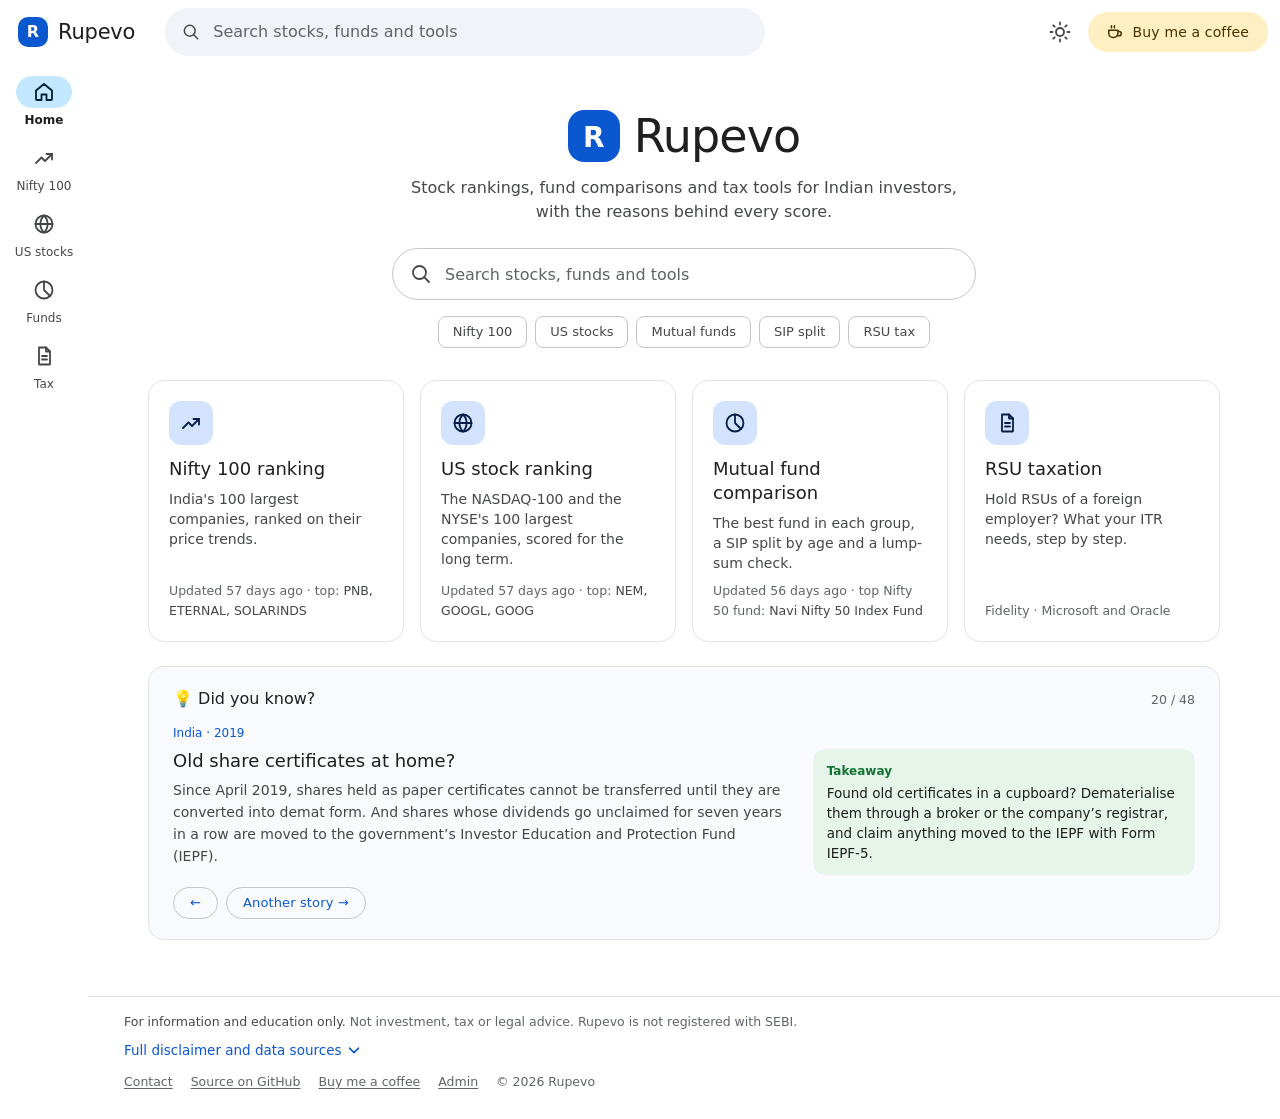
==== commit 73d96a23: "Google-style app redesign: navigation bar, site search, sheets, tabs A cleaner, app-like look modell" ====
--- a/site/index.html
+++ b/site/index.html
@@ -17,39 +17,46 @@
   <header id="site-nav"></header>
   <main id="app" class="wrap">
     <section class="home-hero">
-      <div class="eyebrow">Rupevo</div>
-      <h1>Market rankings, <span class="grad">explained</span>.</h1>
-      <p>Stock rankings, mutual fund comparisons and tax tools for Indian investors, with the reasons behind every
-        score. Free, no login.</p>
+      <h1 class="home-logo"><span class="brand-mark" aria-hidden="true">R</span>Rupevo</h1>
+      <p class="home-tag">Stock rankings, fund comparisons and tax tools for Indian investors, with the reasons behind
+        every score.</p>
+      <form class="search-field hero-search" id="home-search" role="search" autocomplete="off">
+        <span class="hc-search" data-icon="search"></span>
+        <input type="search" placeholder="Search stocks, funds and tools" aria-label="Search stocks, funds and tools"
+          enterkeyhint="search">
+      </form>
+      <nav class="chip-row home-chips" aria-label="Shortcuts">
+        <a class="chip" href="india/">Nifty 100</a>
+        <a class="chip" href="us/">US stocks</a>
+        <a class="chip" href="mf/">Mutual funds</a>
+        <a class="chip" href="mf/#plan">SIP split</a>
+        <a class="chip" href="tax/rsu/">RSU tax</a>
+      </nav>
     </section>
     <div class="home-cards">
       <a class="card home-card" href="india/">
-        <div class="eyebrow">India · NSE</div>
-        <h2>Nifty 100 Ranking</h2>
-        <p>India's 100 largest companies, ranked on their price trends, with a risk grade for each.</p>
+        <span class="hc-icon" data-icon="india"></span>
+        <h2>Nifty 100 ranking</h2>
+        <p>India's 100 largest companies, ranked on their price trends.</p>
         <div class="meta" data-meta="india"><span class="skel" style="width:70%"></span></div>
-        <span class="go">Open the ranking →</span>
       </a>
       <a class="card home-card" href="us/">
-        <div class="eyebrow">United States · NASDAQ and NYSE</div>
-        <h2>US Stock Ranking</h2>
+        <span class="hc-icon" data-icon="us"></span>
+        <h2>US stock ranking</h2>
         <p>The NASDAQ-100 and the NYSE's 100 largest companies, scored for the long term.</p>
         <div class="meta" data-meta="us"><span class="skel" style="width:70%"></span></div>
-        <span class="go">Open the ranking →</span>
       </a>
       <a class="card home-card" href="mf/">
-        <div class="eyebrow">India · Mutual funds</div>
-        <h2>Mutual Fund Comparison</h2>
-        <p>Which fund house's fund to pick, how to split a SIP at your age, and a check for lump sums.</p>
+        <span class="hc-icon" data-icon="funds"></span>
+        <h2>Mutual fund comparison</h2>
+        <p>The best fund in each group, a SIP split by age and a lump-sum check.</p>
         <div class="meta" data-meta="mf"><span class="skel" style="width:70%"></span></div>
-        <span class="go">Compare funds →</span>
       </a>
       <a class="card home-card" href="tax/">
-        <div class="eyebrow">Tax tools · India</div>
+        <span class="hc-icon" data-icon="tax"></span>
         <h2>RSU taxation</h2>
-        <p>Hold RSUs of a foreign employer? Step-by-step help with your ITR.</p>
-        <div class="meta">Fidelity · Microsoft and Oracle: Schedule FA, dividends and capital gains</div>
-        <span class="go">Open tax tools →</span>
+        <p>Hold RSUs of a foreign employer? What your ITR needs, step by step.</p>
+        <div class="meta">Fidelity · Microsoft and Oracle</div>
       </a>
     </div>
     <aside class="card trivia-card" data-trivia="market" aria-label="Stories from the market">
--- a/site/assets/css/rupevo.css
+++ b/site/assets/css/rupevo.css
@@ -1,493 +1,602 @@
-/* Rupevo design system — tokens and components ported from the
-   ai-portfolio-manager dashboard (modes/dashboard/theme.py) so the public
-   site reads as the same product. Theme is driven by html[data-theme]. */
+/* Rupevo design system: a clean, Google Material 3-style look (flat white surfaces, tonal
+   colour, pill controls, light headings) in an app-like shell: a top app bar with search, a
+   navigation rail on wide screens and a bottom navigation bar on phones (shell.js). Details open
+   in sheets (sheet.js). The theme is driven by html[data-theme]. */
 
 :root {
   color-scheme: light;
-  --bg: #eef2f9;
-  --bg-tint: radial-gradient(1200px 600px at 12% -8%, #dfe9ff 0%, rgba(223,233,255,0) 55%),
-             radial-gradient(1000px 520px at 92% 0%, #e6f6ef 0%, rgba(230,246,239,0) 52%);
+  --bg: #ffffff;
   --card: #ffffff;
-  --card-2: #fbfcfe;
-  --soft: #f1f5f9;
-  --input-bg: #ffffff;
-  --line: #e2e8f0;
-  --line-strong: #cbd5e1;
-  --fg: #0f172a;
-  --fg-2: #334155;
-  --muted: #64748b;
-  --faint: #94a3b8;
-  --accent: #2f5fe0;
-  --accent-2: #6d5ae0;
+  --card-2: #f8fafd;
+  --soft: #f0f4f9;
+  --soft-2: #e1e7ef;
+  --input-bg: #f0f4f9;
+  --line: #e3e3e3;
+  --line-strong: #c4c7c5;
+  --fg: #1f1f1f;
+  --fg-2: #444746;
+  --muted: #5f6368;
+  --faint: #80868b;
+  --accent: #0b57d0;
+  --accent-2: #0b57d0;
   --accent-fg: #ffffff;
-  --accent-soft: #e8efff;
-  --accent-line: #c5d7ff;
-  --pos: #0b8a5b;
-  --pos-bg: #e4f7ef;
-  --pos-line: #b6e6d2;
-  --neg: #d0342c;
-  --neg-bg: #fdecea;
-  --neg-line: #f6c5c0;
-  --warn-fg: #a5610a;
-  --warn-bg: #fff6e5;
-  --warn-line: #f6d7a3;
-  --info-fg: #1d4ed8;
-  --info-bg: #eaf1ff;
-  --info-line: #c9daff;
-  --radius: 14px;
-  --radius-sm: 9px;
+  --accent-soft: #e8f0fe;
+  --accent-line: #a8c7fa;
+  --tonal: #d3e3fd;
+  --on-tonal: #041e49;
+  --nav-active: #c2e7ff;
+  --on-nav-active: #001d35;
+  --pos: #137333;
+  --pos-bg: #e6f4ea;
+  --pos-line: #ceead6;
+  --neg: #c5221f;
+  --neg-bg: #fce8e6;
+  --neg-line: #fad2cf;
+  --warn-fg: #8f4f00;
+  --warn-bg: #fef7e0;
+  --warn-line: #fde293;
+  --info-fg: #0b57d0;
+  --info-bg: #e8f0fe;
+  --info-line: #d2e3fc;
+  --coffee-bg: #ffefc2;
+  --coffee-fg: #4a3300;
+  --radius: 16px;
+  --radius-md: 12px;
+  --radius-sm: 8px;
   --radius-pill: 999px;
-  --shadow-sm: 0 1px 2px rgba(15,23,42,.05), 0 1px 3px rgba(15,23,42,.06);
-  --shadow-md: 0 6px 18px -6px rgba(15,23,42,.16), 0 2px 6px rgba(15,23,42,.06);
-  --shadow-lg: 0 18px 42px -18px rgba(15,23,42,.35);
-  --ring: 0 0 0 3px rgba(47,95,224,.22);
-  --font: -apple-system, BlinkMacSystemFont, "Segoe UI", Roboto, "Helvetica Neue", Arial, sans-serif;
-  --mono: "SF Mono", ui-monospace, "Cascadia Mono", Menlo, Consolas, monospace;
-  --wrap: 1240px;
+  --shadow-sm: 0 1px 2px rgba(60, 64, 67, .3), 0 1px 3px 1px rgba(60, 64, 67, .15);
+  --shadow-md: 0 1px 3px rgba(60, 64, 67, .3), 0 4px 8px 3px rgba(60, 64, 67, .15);
+  --shadow-lg: 0 2px 3px rgba(60, 64, 67, .3), 0 6px 10px 4px rgba(60, 64, 67, .15);
+  --ring: 0 0 0 2px var(--accent);
+  --chev: url("data:image/svg+xml,%3Csvg xmlns='http://www.w3.org/2000/svg' viewBox='0 0 24 24' fill='none' stroke='%23444746' stroke-width='2' stroke-linecap='round' stroke-linejoin='round'%3E%3Cpath d='m6 9.5 6 6 6-6'/%3E%3C/svg%3E");
+  --chev-accent: url("data:image/svg+xml,%3Csvg xmlns='http://www.w3.org/2000/svg' viewBox='0 0 24 24' fill='none' stroke='%230b57d0' stroke-width='2' stroke-linecap='round' stroke-linejoin='round'%3E%3Cpath d='m6 9.5 6 6 6-6'/%3E%3C/svg%3E");
+  --check: url("data:image/svg+xml,%3Csvg xmlns='http://www.w3.org/2000/svg' viewBox='0 0 24 24' fill='none' stroke='%23041e49' stroke-width='2.2' stroke-linecap='round' stroke-linejoin='round'%3E%3Cpath d='m5 12.5 4.5 4.5L19 7.5'/%3E%3C/svg%3E");
+  --font: "Google Sans Text", "Google Sans", Roboto, system-ui, -apple-system, BlinkMacSystemFont, "Segoe UI", "Helvetica Neue", Arial, sans-serif;
+  --font-display: "Google Sans", "Google Sans Display", Roboto, system-ui, -apple-system, BlinkMacSystemFont, "Segoe UI", "Helvetica Neue", Arial, sans-serif;
+  --mono: "Google Sans Mono", "Roboto Mono", ui-monospace, "SF Mono", "Cascadia Mono", Menlo, Consolas, monospace;
+  --wrap: 1120px;
+  --appbar-h: 64px;
+  --rail-w: 88px;
+  --navbar-h: 64px;
+  --gutter: 24px;
 }
 
 html[data-theme="dark"] {
   color-scheme: dark;
-  --bg: #0a1020;
-  --bg-tint: radial-gradient(1200px 600px at 12% -8%, #16244a 0%, rgba(22,36,74,0) 55%),
-             radial-gradient(1000px 520px at 92% 0%, #10312a 0%, rgba(16,49,42,0) 52%);
-  --card: #121a2b;
-  --card-2: #162034;
-  --soft: #1a2438;
-  --input-bg: #161f33;
-  --line: #253149;
-  --line-strong: #33425f;
-  --fg: #e6edf8;
-  --fg-2: #c6d2e4;
-  --muted: #93a3bb;
-  --faint: #6f819b;
-  --accent: #6f9bff;
-  --accent-2: #a08cff;
-  --accent-fg: #08122a;
-  --accent-soft: #1a2947;
-  --accent-line: #2e4472;
-  --pos: #34d39f;
-  --pos-bg: #0f2e26;
-  --pos-line: #1d5544;
-  --neg: #ff7b72;
-  --neg-bg: #331a1c;
-  --neg-line: #5f2b2b;
-  --warn-fg: #f0b45e;
-  --warn-bg: #33260f;
-  --warn-line: #5c451c;
-  --info-fg: #93b4ff;
-  --info-bg: #182444;
-  --info-line: #2c3f6b;
-  --shadow-sm: 0 1px 2px rgba(0,0,0,.4);
-  --shadow-md: 0 8px 22px -8px rgba(0,0,0,.65);
-  --shadow-lg: 0 22px 48px -20px rgba(0,0,0,.8);
-  --ring: 0 0 0 3px rgba(111,155,255,.28);
+  --bg: #131314;
+  --card: #1b1c1d;
+  --card-2: #1e1f20;
+  --soft: #282a2c;
+  --soft-2: #37393b;
+  --input-bg: #282a2c;
+  --line: #3c4043;
+  --line-strong: #5f6368;
+  --fg: #e3e3e3;
+  --fg-2: #c4c7c5;
+  --muted: #9aa0a6;
+  --faint: #80868b;
+  --accent: #a8c7fa;
+  --accent-2: #a8c7fa;
+  --accent-fg: #062e6f;
+  --accent-soft: rgba(168, 199, 250, .14);
+  --accent-line: rgba(168, 199, 250, .4);
+  --tonal: #004a77;
+  --on-tonal: #c2e7ff;
+  --nav-active: #004a77;
+  --on-nav-active: #c2e7ff;
+  --pos: #81c995;
+  --pos-bg: rgba(129, 201, 149, .14);
+  --pos-line: rgba(129, 201, 149, .35);
+  --neg: #f28b82;
+  --neg-bg: rgba(242, 139, 130, .14);
+  --neg-line: rgba(242, 139, 130, .35);
+  --warn-fg: #fdd663;
+  --warn-bg: rgba(253, 214, 99, .12);
+  --warn-line: rgba(253, 214, 99, .32);
+  --info-fg: #a8c7fa;
+  --info-bg: rgba(168, 199, 250, .12);
+  --info-line: rgba(168, 199, 250, .32);
+  --coffee-bg: rgba(253, 214, 99, .16);
+  --coffee-fg: #fde293;
+  --shadow-sm: 0 1px 2px rgba(0, 0, 0, .5), 0 1px 3px 1px rgba(0, 0, 0, .3);
+  --shadow-md: 0 1px 3px rgba(0, 0, 0, .5), 0 4px 8px 3px rgba(0, 0, 0, .3);
+  --shadow-lg: 0 2px 3px rgba(0, 0, 0, .5), 0 6px 10px 4px rgba(0, 0, 0, .35);
+  --chev: url("data:image/svg+xml,%3Csvg xmlns='http://www.w3.org/2000/svg' viewBox='0 0 24 24' fill='none' stroke='%23c4c7c5' stroke-width='2' stroke-linecap='round' stroke-linejoin='round'%3E%3Cpath d='m6 9.5 6 6 6-6'/%3E%3C/svg%3E");
+  --chev-accent: url("data:image/svg+xml,%3Csvg xmlns='http://www.w3.org/2000/svg' viewBox='0 0 24 24' fill='none' stroke='%23a8c7fa' stroke-width='2' stroke-linecap='round' stroke-linejoin='round'%3E%3Cpath d='m6 9.5 6 6 6-6'/%3E%3C/svg%3E");
+  --check: url("data:image/svg+xml,%3Csvg xmlns='http://www.w3.org/2000/svg' viewBox='0 0 24 24' fill='none' stroke='%23c2e7ff' stroke-width='2.2' stroke-linecap='round' stroke-linejoin='round'%3E%3Cpath d='m5 12.5 4.5 4.5L19 7.5'/%3E%3C/svg%3E");
 }
 
 * { box-sizing: border-box; }
+html { -webkit-text-size-adjust: 100%; text-size-adjust: 100%; }
 html, body { min-height: 100%; }
 body {
   margin: 0;
-  padding: 18px 20px 0;
+  min-height: 100vh;
+  min-height: 100dvh;
+  display: flex;
+  flex-direction: column;
   font-family: var(--font);
   font-size: 14px;
-  line-height: 1.5;
+  line-height: 20px;
   color: var(--fg);
-  background-color: var(--bg);
-  background-image: var(--bg-tint);
-  background-attachment: fixed;
-  background-repeat: no-repeat;
+  background: var(--bg);
   -webkit-font-smoothing: antialiased;
-  display: flex;
-  flex-direction: column;
-}
-a { color: var(--accent); }
-::selection { background: var(--accent-soft); color: var(--fg); }
-:focus-visible { outline: none; box-shadow: var(--ring); border-radius: var(--radius-sm); }
+  -webkit-tap-highlight-color: transparent;
+}
+html.sheet-open { overflow: hidden; }
+a { color: var(--accent); text-underline-offset: 2px; }
+::selection { background: var(--tonal); color: var(--on-tonal); }
+:focus-visible { outline: 2px solid var(--accent); outline-offset: 2px; }
 [hidden] { display: none !important; }
 .sr-only { position: absolute; width: 1px; height: 1px; padding: 0; margin: -1px;
            overflow: hidden; clip: rect(0 0 0 0); white-space: nowrap; border: 0; }
+h1, h2, h3 { font-family: var(--font-display); }
 .wrap { width: 100%; max-width: var(--wrap); margin: 0 auto; }
-main.wrap { flex: 1; }
+main.wrap { flex: 1; padding: 4px var(--gutter) 32px; }
 .muted { color: var(--muted); }
 .faint { color: var(--faint); }
 .pos { color: var(--pos); }
 .neg { color: var(--neg); }
 .num { font-variant-numeric: tabular-nums; }
-.small { font-size: 12px; }
+.small { font-size: 12px; line-height: 16px; }
 .mono { font-family: var(--mono); }
-
-/* ── Navigation ─────────────────────────────────────────── */
-.topnav {
-  position: sticky; top: 8px; z-index: 40;
-  display: flex; align-items: center; gap: 6px; flex-wrap: wrap;
-  width: 100%; max-width: var(--wrap); margin: 0 auto 22px; padding: 8px 12px;
-  background: color-mix(in srgb, var(--card) 94%, transparent);
-  backdrop-filter: saturate(1.6) blur(12px);
-  -webkit-backdrop-filter: saturate(1.6) blur(12px);
-  border: 1px solid var(--line); border-radius: var(--radius);
-  box-shadow: var(--shadow-md);
-}
+svg.ic { display: block; flex: none; }
+
+/* ── App bar ───────────────────────────────────────────── */
+.appbar {
+  position: sticky; top: 0; z-index: 50; display: flex; align-items: center; gap: 4px;
+  height: var(--appbar-h); padding: 0 12px; background: var(--bg);
+  border-bottom: 1px solid transparent; transition: border-color .2s ease;
+}
+#site-nav:empty { height: var(--appbar-h); }
+.appbar.scrolled { border-bottom-color: var(--line); }
 .brand {
-  display: inline-flex; align-items: center; gap: 8px; padding: 2px 10px 2px 4px;
-  font-weight: 800; font-size: 15px; letter-spacing: -.02em;
-  color: var(--fg); text-decoration: none; white-space: nowrap;
-}
+  display: inline-flex; align-items: center; gap: 10px; flex: none; padding: 6px 10px 6px 6px;
+  border-radius: var(--radius-pill); color: var(--fg); text-decoration: none; white-space: nowrap;
+  font-family: var(--font-display); font-size: 21px; font-weight: 500; letter-spacing: -.01em;
+}
+.brand:hover { background: var(--soft); }
 .brand-mark {
-  width: 24px; height: 24px; border-radius: 7px; display: inline-grid; place-items: center;
-  background: linear-gradient(135deg, var(--accent), var(--accent-2));
-  color: #fff; font-size: 13px; font-weight: 800;
-}
-.nav-links { display: flex; gap: 2px; flex-wrap: wrap; }
-.nav-links a {
-  padding: 6px 12px; border-radius: var(--radius-pill); border: 1px solid transparent;
-  color: var(--fg-2); font-weight: 600; font-size: 13px; text-decoration: none; white-space: nowrap;
-}
-.nav-links a:hover { background: var(--soft); color: var(--fg); }
-.nav-links a[aria-current="page"] {
-  background: var(--accent-soft); color: var(--accent); border-color: var(--accent-line);
-}
-.nav-spacer { flex: 1; }
-.fx-badge {
-  font-size: 12px; padding: 4px 10px; border-radius: var(--radius-pill);
-  background: var(--soft); color: var(--fg-2); border: 1px solid var(--line); white-space: nowrap;
-}
-.cur-toggle {
-  display: inline-flex; padding: 2px; gap: 2px; border-radius: var(--radius-pill);
-  border: 1px solid var(--line-strong); background: var(--card); cursor: pointer; font: inherit;
-}
-.cur-pill {
-  padding: 3px 10px; border-radius: var(--radius-pill); font-size: 12px; font-weight: 700;
-  color: var(--muted);
-}
-.cur-pill.active { background: var(--accent); color: var(--accent-fg); }
+  width: 30px; height: 30px; border-radius: 10px; display: inline-grid; place-items: center; flex: none;
+  background: var(--accent); color: var(--accent-fg); font-size: 16px; font-weight: 700; letter-spacing: 0;
+}
+.appbar-search { flex: 0 1 600px; margin-left: 16px; }
+.appbar-spacer { flex: 1; }
+.appbar .search-open { display: none; }
 .icon-btn {
-  font: inherit; font-size: 15px; line-height: 1; cursor: pointer;
-  width: 32px; height: 32px; display: inline-flex; align-items: center; justify-content: center;
-  border-radius: var(--radius-pill); border: 1px solid var(--line-strong);
-  background: var(--card); color: var(--fg);
+  flex: none; width: 40px; height: 40px; display: inline-grid; place-items: center; padding: 0;
+  border: 0; border-radius: 50%; background: transparent; color: var(--fg-2); cursor: pointer; font: inherit;
 }
 .icon-btn:hover { background: var(--soft); }
+.icon-btn:disabled { opacity: .38; cursor: default; background: transparent; }
+.theme-sun, .theme-moon { display: grid; }
 html[data-theme="dark"] .theme-sun { display: none; }
 html:not([data-theme="dark"]) .theme-moon { display: none; }
+.fx-badge { font-size: 12px; padding: 4px 10px; margin-right: 4px; border-radius: var(--radius-pill);
+            background: var(--soft); color: var(--fg-2); white-space: nowrap; }
+.cur-toggle { display: inline-flex; padding: 2px; gap: 2px; margin: 0 4px; border-radius: var(--radius-pill);
+              border: 1px solid var(--line-strong); background: transparent; cursor: pointer; font: inherit; }
+.cur-toggle:disabled { opacity: .5; cursor: default; }
+.cur-pill { min-width: 30px; padding: 3px 8px; border-radius: var(--radius-pill); font-size: 13px; font-weight: 600;
+            color: var(--muted); text-align: center; }
+.cur-pill.active { background: var(--tonal); color: var(--on-tonal); }
+.nav-coffee { margin-left: 4px; }
+
+/* ── Navigation: a rail on wide screens, a bottom bar on phones ── */
+.navbar { position: fixed; z-index: 45; display: flex; }
+.nav-item {
+  display: flex; flex-direction: column; align-items: center; gap: 4px; min-width: 0;
+  color: var(--fg-2); text-decoration: none; font-size: 12px; line-height: 16px; font-weight: 500;
+}
+.nav-icon { display: grid; place-items: center; width: 56px; height: 32px; border-radius: 16px;
+            transition: background-color .2s ease; }
+.nav-item:hover .nav-icon { background: var(--soft-2); }
+.nav-item[aria-current="page"] { color: var(--fg); font-weight: 700; }
+.nav-item[aria-current="page"] .nav-icon { background: var(--nav-active); color: var(--on-nav-active); }
+.nav-label { white-space: nowrap; overflow: hidden; text-overflow: ellipsis; max-width: 100%; }
 
 /* ── Buttons, chips, inputs ─────────────────────────────── */
 .btn {
-  font: inherit; font-weight: 600; font-size: 13px; line-height: 1.2;
-  display: inline-flex; align-items: center; gap: 6px;
-  padding: 8px 14px; border-radius: var(--radius-sm); border: 1px solid transparent;
-  background: linear-gradient(180deg, var(--accent), color-mix(in srgb, var(--accent) 86%, #000));
-  color: var(--accent-fg); cursor: pointer; text-decoration: none;
-  box-shadow: var(--shadow-sm); transition: filter .15s ease, box-shadow .15s ease;
-}
-.btn:hover { filter: brightness(1.06); box-shadow: var(--shadow-md); }
-.btn:active { transform: translateY(1px); }
-.btn[disabled] { opacity: .55; cursor: not-allowed; box-shadow: none; filter: none; }
-.btn.alt { background: var(--card); color: var(--fg); border-color: var(--line-strong); }
-.btn.alt:hover { background: var(--soft); }
-.btn.ghost { background: transparent; color: var(--fg-2); border-color: transparent; box-shadow: none; }
-.btn.ghost:hover { background: var(--soft); }
-.btn.small { padding: 5px 10px; font-size: 12px; }
+  font: inherit; font-size: 14px; font-weight: 500; line-height: 20px; letter-spacing: .01em;
+  display: inline-flex; align-items: center; justify-content: center; gap: 8px; min-height: 40px; padding: 9px 24px;
+  border-radius: var(--radius-pill); border: 1px solid transparent; background: var(--accent); color: var(--accent-fg);
+  cursor: pointer; text-decoration: none; transition: box-shadow .15s ease, background-color .15s ease;
+}
+.btn:hover { box-shadow: var(--shadow-sm); }
+.btn:active { box-shadow: none; }
+.btn[disabled] { opacity: .38; cursor: not-allowed; box-shadow: none; }
+.btn.alt { background: transparent; color: var(--accent); border-color: var(--line-strong); }
+.btn.alt:hover { background: var(--accent-soft); box-shadow: none; }
+.btn.tonal { background: var(--tonal); color: var(--on-tonal); }
+.btn.ghost { background: transparent; color: var(--accent); padding-inline: 12px; }
+.btn.ghost:hover { background: var(--accent-soft); box-shadow: none; }
+.btn.small { min-height: 32px; padding: 5px 16px; font-size: 13px; }
+.coffee-btn { background: var(--coffee-bg); color: var(--coffee-fg); padding-inline: 16px 18px; }
+.coffee-btn:hover { box-shadow: var(--shadow-sm); }
 .linkish { font: inherit; background: none; border: 0; padding: 0; color: var(--accent);
            cursor: pointer; text-decoration: underline; text-underline-offset: 2px; }
+.text-btn { font: inherit; font-size: 13px; font-weight: 500; color: var(--accent); background: none; border: 0;
+            border-radius: var(--radius-pill); padding: 6px 12px; min-height: 32px; cursor: pointer; }
+.text-btn:hover { background: var(--accent-soft); }
 
 .chip {
-  display: inline-flex; align-items: center; gap: 6px; padding: 3px 10px;
-  border-radius: var(--radius-pill); font-size: 12px; font-weight: 600; line-height: 1.6;
-  border: 1px solid var(--line); background: var(--soft); color: var(--fg-2); white-space: nowrap;
-}
-.chip.pos { background: var(--pos-bg); color: var(--pos); border-color: var(--pos-line); }
-.chip.neg { background: var(--neg-bg); color: var(--neg); border-color: var(--neg-line); }
-.chip.warn { background: var(--warn-bg); color: var(--warn-fg); border-color: var(--warn-line); }
-.chip.info { background: var(--info-bg); color: var(--info-fg); border-color: var(--info-line); }
-.chip .dot { width: 7px; height: 7px; border-radius: 50%; background: currentColor; }
+  display: inline-flex; align-items: center; gap: 6px; min-height: 26px; padding: 3px 10px;
+  border-radius: var(--radius-sm); font-size: 12.5px; line-height: 18px; font-weight: 500;
+  border: 1px solid var(--line); background: transparent; color: var(--fg-2); white-space: nowrap;
+}
+.chip.pos { background: var(--pos-bg); color: var(--pos); border-color: transparent; }
+.chip.neg { background: var(--neg-bg); color: var(--neg); border-color: transparent; }
+.chip.warn { background: var(--warn-bg); color: var(--warn-fg); border-color: transparent; }
+.chip.info { background: var(--info-bg); color: var(--info-fg); border-color: transparent; }
+.chip .dot { width: 7px; height: 7px; border-radius: 50%; background: currentColor; flex: none; }
+button.chip, a.chip { font: inherit; font-size: 13px; font-weight: 500; min-height: 32px; padding: 0 14px;
+                      border-color: var(--line-strong); color: var(--fg-2); cursor: pointer; text-decoration: none; }
+button.chip:hover, a.chip:hover { background: var(--soft); }
+button.chip[aria-pressed="true"] { background: var(--tonal); color: var(--on-tonal); border-color: transparent; }
+button.chip[aria-pressed="true"]::before { content: ""; width: 16px; height: 16px; margin-left: -4px;
+                                           background: var(--check) center / 16px no-repeat; }
+.chip-row { display: flex; gap: 8px; flex-wrap: wrap; align-items: center; }
+.chip-row.scroll { scrollbar-width: none; }
+.chip-row.scroll::-webkit-scrollbar { display: none; }
 
 input[type="text"], input[type="search"], input[type="email"], input[type="password"], input[type="number"],
 select, textarea {
-  font: inherit; color: var(--fg); background: var(--input-bg);
-  border: 1px solid var(--line-strong); border-radius: var(--radius-sm); padding: 7px 10px;
-}
-input::placeholder, textarea::placeholder { color: var(--faint); }
+  font: inherit; font-size: 14px; color: var(--fg); background: var(--card);
+  border: 1px solid var(--line-strong); border-radius: var(--radius-sm); padding: 8px 12px; min-height: 40px;
+}
+input::placeholder, textarea::placeholder { color: var(--muted); opacity: 1; }
 input:focus-visible, select:focus-visible, textarea:focus-visible {
-  border-color: var(--accent); box-shadow: var(--ring);
-}
+  outline: none; border-color: var(--accent); box-shadow: inset 0 0 0 1px var(--accent);
+}
+select { appearance: none; -webkit-appearance: none; padding-right: 36px; cursor: pointer;
+         background-image: var(--chev); background-repeat: no-repeat; background-position: right 10px center;
+         background-size: 18px; }
+select.chip-select { min-height: 32px; padding: 4px 32px 4px 14px; font-size: 13px; font-weight: 500;
+                     color: var(--fg-2); background-color: transparent; background-position: right 8px center; }
+select.chip-select:hover { background-color: var(--soft); }
+select.chip-select.on { background-color: var(--tonal); color: var(--on-tonal); border-color: transparent; }
 textarea { width: 100%; min-height: 96px; resize: vertical; }
-label.field { display: grid; gap: 6px; font-size: 13px; font-weight: 600; color: var(--fg-2); }
+label.field { display: grid; gap: 6px; font-size: 13px; font-weight: 500; color: var(--fg-2); }
 label.field input, label.field select, label.field textarea { font-weight: 400; }
 .field-hint { font-weight: 400; color: var(--muted); font-size: 12px; }
 
-/* ── Cards and layout blocks ────────────────────────────── */
+/* ── Search: a field, a dropdown of results, a full-screen view on phones (search.js) ── */
+.search-field {
+  position: relative; display: flex; align-items: center; gap: 12px; height: 48px; padding: 0 8px 0 16px;
+  border-radius: 24px; background: var(--input-bg); color: var(--fg-2);
+  transition: background-color .15s ease, box-shadow .15s ease;
+}
+.search-field:focus-within { background: var(--card); box-shadow: var(--shadow-md); }
+.search-field input {
+  flex: 1; min-width: 0; height: 100%; min-height: 0; padding: 0; border: 0; border-radius: 0;
+  background: transparent; font-size: 16px; color: var(--fg);
+}
+.search-field input:focus-visible { box-shadow: none; outline: none; }
+.search-field.compact { height: 40px; padding-left: 12px; gap: 8px; border-radius: 20px; }
+.search-field.compact input { font-size: 14px; }
+.search-panel {
+  position: absolute; z-index: 70; top: calc(100% + 6px); left: 0; right: 0; max-height: min(64vh, 520px);
+  overflow: auto; padding: 8px 0; background: var(--card); border-radius: var(--radius); box-shadow: var(--shadow-lg);
+  text-align: start;
+}
+.search-panel.inline { position: static; max-height: none; box-shadow: none; border-radius: 0; background: transparent; }
+.search-item {
+  display: grid; grid-template-columns: 36px minmax(0, 1fr) auto; align-items: center; gap: 14px;
+  min-height: 56px; padding: 8px 16px; color: var(--fg); text-decoration: none;
+}
+.search-item:hover, .search-item[aria-selected="true"] { background: var(--soft); }
+.si-lead { width: 36px; height: 36px; border-radius: 50%; display: grid; place-items: center;
+           background: var(--soft); color: var(--fg-2); }
+.search-item:hover .si-lead, .search-item[aria-selected="true"] .si-lead { background: var(--card); }
+.si-badge { font-size: 10.5px; font-weight: 700; letter-spacing: .02em; }
+.si-main { display: grid; min-width: 0; }
+.si-title { font-size: 14px; font-weight: 500; overflow: hidden; text-overflow: ellipsis; white-space: nowrap; }
+.si-sub { font-size: 12.5px; color: var(--muted); overflow: hidden; text-overflow: ellipsis; white-space: nowrap; }
+.si-meta { font-size: 12px; color: var(--muted); white-space: nowrap; }
+.search-hint { margin: 0; padding: 12px 16px; color: var(--muted); font-size: 13px; }
+dialog.search-view {
+  position: fixed; inset: 0; width: 100%; height: 100%; max-width: none; max-height: none;
+  margin: 0; padding: 0; border: 0; background: var(--bg); color: var(--fg);
+}
+dialog.search-view[open] { display: flex; flex-direction: column; }
+dialog.search-view::backdrop { background: var(--bg); }
+.sv-head { display: flex; align-items: center; gap: 4px; padding: 4px 8px; border-bottom: 1px solid var(--line); }
+.sv-head .search-field { flex: 1; background: transparent; box-shadow: none; padding-left: 4px; }
+.search-view .search-panel { flex: 1; overflow: auto; }
+
+/* ── Page head, update line, cards ──────────────────────── */
+.hero, .page-head { margin: 12px 0 20px; }
+.eyebrow { font-size: 12px; line-height: 16px; font-weight: 500; letter-spacing: .02em; color: var(--muted);
+           margin-bottom: 4px; }
+.hero h1, .page-head h1 { margin: 0; font-size: 32px; line-height: 40px; font-weight: 400; letter-spacing: 0; }
+.hero .lede, .page-head .lede { margin: 6px 0 0; max-width: 720px; color: var(--fg-2); font-size: 15px; line-height: 22px; }
+.page-head .view-switch { margin-top: 16px; }
+.sync-bar { margin-top: 8px; font-size: 13px; line-height: 24px; color: var(--muted); }
+.sync-dot { display: inline-block; width: 8px; height: 8px; margin-right: 6px; border-radius: 50%; background: var(--pos);
+            vertical-align: 1px; }
+.sync-dot.warn { background: var(--warn-fg); }
+.sync-meta { color: var(--muted); }
+.sync-bar .text-btn { min-height: 0; padding: 2px 8px; margin-left: 2px; vertical-align: baseline; }
+.sync-bar .chip { min-height: 22px; margin-left: 6px; vertical-align: 1px; }
+
 .card {
   background: var(--card); border: 1px solid var(--line); border-radius: var(--radius);
-  box-shadow: var(--shadow-sm); padding: 16px 18px; margin-bottom: 16px; scroll-margin-top: 96px;
-}
-.card-head { display: flex; align-items: baseline; gap: 10px; flex-wrap: wrap; margin-bottom: 10px; }
-.card-head h2 {
-  margin: 0; font-size: 12.5px; font-weight: 800; letter-spacing: .07em;
-  text-transform: uppercase; color: var(--fg-2);
-}
-.card-head .hint { font-size: 12px; color: var(--muted); }
+  padding: 20px 24px; margin-bottom: 16px; scroll-margin-top: calc(var(--appbar-h) + 16px);
+}
+.card-head { display: flex; align-items: baseline; gap: 4px 12px; flex-wrap: wrap; margin-bottom: 12px; }
+.card-head h2, .panel-title {
+  margin: 0; font-size: 18px; line-height: 24px; font-weight: 500; letter-spacing: 0; text-transform: none; color: var(--fg);
+}
+.card-head .hint, .hint { font-size: 12.5px; color: var(--muted); }
 .card-head .spacer { flex: 1; }
-
-.hero { margin: 6px 0 18px; }
-.eyebrow { font-size: 12px; font-weight: 700; letter-spacing: .08em; text-transform: uppercase;
-           color: var(--accent); margin-bottom: 4px; }
-.hero h1 { font-size: 30px; line-height: 1.15; font-weight: 800; letter-spacing: -.02em; margin: 0 0 6px; }
-.hero .lede { margin: 0 0 14px; max-width: 760px; color: var(--fg-2); font-size: 15px; }
-
-.sync-bar {
-  display: flex; align-items: center; gap: 10px; flex-wrap: wrap;
-  padding: 10px 12px; border: 1px solid var(--line); border-radius: var(--radius);
-  background: var(--card); box-shadow: var(--shadow-sm);
-}
-.sync-bar .sync-meta { font-size: 13px; color: var(--muted); }
-.sync-bar .spacer { flex: 1; }
-.sync-bar .sync-actions { display: flex; gap: 8px; flex-wrap: wrap; }
-
-/* US page: which exchange's list to show (All US, NASDAQ-100, NYSE top 100). */
-.view-switch { display: flex; gap: 8px; flex-wrap: wrap; margin: 0 0 12px; }
+.count-pill { display: inline-block; min-width: 24px; margin-left: 4px; padding: 0 8px; border-radius: var(--radius-pill);
+              background: var(--soft); color: var(--fg-2); font-family: var(--font); font-size: 12px; line-height: 22px;
+              font-weight: 500; text-align: center; vertical-align: 2px; }
+.more-card { padding-block: 4px; }
+
+/* Segmented buttons: the US exchange switch, the SIP split's age and risk, fund kinds. */
+.view-switch { display: inline-flex; max-width: 100%; border: 1px solid var(--line-strong); border-radius: var(--radius-pill);
+               overflow: hidden; margin: 0; }
 .view-switch:empty { display: none; }
-.view-btn { display: inline-flex; align-items: center; gap: 8px; padding: 7px 14px; font: inherit;
-            font-size: 13.5px; font-weight: 700; color: var(--fg-2); background: var(--card);
-            border: 1px solid var(--line-strong); border-radius: var(--radius-pill); cursor: pointer;
-            box-shadow: var(--shadow-sm); }
+.view-btn {
+  display: inline-flex; align-items: center; justify-content: center; gap: 6px; min-height: 40px; padding: 0 16px;
+  font: inherit; font-size: 13.5px; font-weight: 500; color: var(--fg); background: transparent; white-space: nowrap;
+  border: 0; border-left: 1px solid var(--line-strong); cursor: pointer;
+}
+.view-btn:first-child { border-left: 0; }
 .view-btn:hover { background: var(--soft); }
-.view-btn:focus-visible { outline: none; box-shadow: var(--ring); }
-.view-btn[aria-pressed="true"] { background: var(--accent); border-color: var(--accent); color: var(--accent-fg); }
-.view-btn .view-count { font-size: 11.5px; font-weight: 700; padding: 1px 7px; border-radius: var(--radius-pill);
-                        background: var(--soft); color: var(--muted); }
-.view-btn[aria-pressed="true"] .view-count { background: rgba(255, 255, 255, .22); color: inherit; }
-.view-btn:disabled { opacity: .5; cursor: not-allowed; }
-@media (max-width: 480px) {
-  .view-switch { display: grid; grid-template-columns: repeat(3, minmax(0, 1fr)); gap: 6px; }
-  .view-btn { flex-direction: column; justify-content: center; gap: 3px; padding: 7px 4px; font-size: 12.5px;
-              border-radius: 12px; text-align: center; }
-}
-
-.tiles { display: grid; gap: 14px; grid-template-columns: repeat(auto-fit, minmax(230px, 1fr));
-         margin: 16px 0; }
-.tile { background: var(--card); border: 1px solid var(--line); border-radius: var(--radius);
-        box-shadow: var(--shadow-sm); padding: 14px 16px; }
-.tile-label { font-size: 11.5px; font-weight: 700; letter-spacing: .07em; text-transform: uppercase;
-              color: var(--muted); margin-bottom: 6px; }
-.tile-value { font-size: 24px; font-weight: 800; letter-spacing: -.02em; font-variant-numeric: tabular-nums; }
-.tile-sub { font-size: 12.5px; color: var(--muted); margin-top: 4px; }
-.tile-list { list-style: none; margin: 0; padding: 0; display: grid; gap: 5px; font-size: 13px; }
+.view-btn[aria-pressed="true"] { background: var(--tonal); color: var(--on-tonal); }
+.view-btn[aria-pressed="true"]::before { content: ""; width: 16px; height: 16px; background: var(--check) center / 16px no-repeat; }
+.view-btn .view-count { font-size: 12px; font-weight: 500; color: var(--muted); }
+.view-btn[aria-pressed="true"] .view-count { color: inherit; opacity: .75; }
+.view-btn:disabled { opacity: .45; cursor: not-allowed; }
+
+/* ── Summary tiles (a swipeable strip on phones) ────────── */
+.tiles { display: grid; gap: 12px; grid-template-columns: repeat(auto-fit, minmax(220px, 1fr)); margin: 0 0 16px; }
+.tiles:empty { display: none; }
+.tile { min-width: 0; padding: 14px 16px; border-radius: var(--radius-md); background: var(--soft); }
+.tile-label { margin-bottom: 4px; font-size: 13px; line-height: 18px; font-weight: 500; color: var(--fg); }
+.tile-value { font-family: var(--font-display); font-size: 22px; line-height: 28px; font-weight: 400;
+              font-variant-numeric: tabular-nums; }
+.tile-sub { margin-top: 4px; font-size: 12.5px; color: var(--muted); }
+.tile-list { list-style: none; margin: 0; padding: 0; display: grid; gap: 4px; font-size: 13px; }
 .tile-list li { display: flex; justify-content: space-between; gap: 10px; }
-.tile-list .lead { font-weight: 700; }
-
-.mini-bar { display: grid; grid-template-columns: 128px 1fr 54px; align-items: center; gap: 8px;
-            font-size: 12.5px; }
+.tile-list .lead { font-weight: 600; }
+.mini-bar { display: grid; grid-template-columns: 112px 1fr 50px; align-items: center; gap: 8px; font-size: 12.5px; }
 .mini-bar > span:first-child { white-space: nowrap; overflow: hidden; text-overflow: ellipsis; }
 .mini-bar .star { color: var(--pos); font-size: 11px; }
-.mini-bar .track { height: 7px; border-radius: 4px; background: var(--soft); overflow: hidden; }
-.mini-bar .fill { height: 100%; border-radius: 4px; background: var(--accent); }
+.mini-bar .track { height: 6px; border-radius: 3px; background: var(--card); overflow: hidden; }
+.mini-bar .fill { height: 100%; border-radius: 3px; background: var(--accent); }
 .mini-bar .fill.neg { background: var(--neg); }
 .mini-bar .fill.pos { background: var(--pos); }
 .mini-bar .val { text-align: right; font-variant-numeric: tabular-nums; }
 
-/* ── Ranking tables ─────────────────────────────────────── */
-.toolbar { display: flex; gap: 8px; flex-wrap: wrap; align-items: center; margin-bottom: 10px; }
-.toolbar input[type="search"] { min-width: 220px; flex: 1 1 220px; max-width: 340px; }
-.toolbar .count { font-size: 12.5px; color: var(--muted); margin-left: auto; }
-
-.table-scroll { overflow-x: auto; -webkit-overflow-scrolling: touch;
-                margin-inline: -18px; padding-inline: 18px; }
-table.rank { width: 100%; border-collapse: collapse; font-size: 13px;
-             font-variant-numeric: tabular-nums; }
-table.rank th, table.rank td { padding: 8px 8px; text-align: left; vertical-align: middle;
+/* ── Ranking lists and tables ───────────────────────────── */
+.toolbar { display: flex; gap: 8px 12px; flex-wrap: wrap; align-items: center; margin-bottom: 8px; }
+.toolbar .search-field { flex: 1 1 240px; max-width: 360px; }
+.toolbar .count { margin-left: auto; font-size: 12.5px; color: var(--muted); }
+.table-scroll { overflow-x: auto; -webkit-overflow-scrolling: touch; margin-inline: -24px; padding-inline: 24px; }
+table.rank { width: 100%; border-collapse: collapse; font-size: 13.5px; font-variant-numeric: tabular-nums; }
+table.rank th, table.rank td { padding: 10px 8px; text-align: left; vertical-align: middle;
                                border-bottom: 1px solid var(--line); white-space: nowrap; }
-table.rank th { font-size: 11.5px; font-weight: 700; color: var(--muted); background: var(--card-2);
-                letter-spacing: .02em; }
+table.rank th { font-size: 12px; font-weight: 500; color: var(--muted); }
 table.rank th.right, table.rank td.right { text-align: right; }
-table.rank td.why { white-space: normal; min-width: 200px; max-width: 320px; color: var(--fg-2);
-                    font-size: 12.5px; }
+table.rank td.why { white-space: normal; min-width: 200px; max-width: 320px; color: var(--fg-2); font-size: 12.5px; }
 table.rank tbody tr.row { cursor: pointer; }
-table.rank tbody tr.row:hover td { background: var(--soft); }
-table.rank tbody tr.row.open td { background: var(--accent-soft); }
+table.rank tbody tr.row:hover td { background: var(--card-2); }
+table.rank.compact:not(.all-cols) .opt { display: none; }
 table.rank button.sort {
   font: inherit; color: inherit; background: none; border: 0; padding: 0; cursor: pointer;
-  display: inline-flex; gap: 4px; align-items: center; text-transform: inherit; letter-spacing: inherit;
+  display: inline-flex; gap: 4px; align-items: center;
 }
 table.rank button.sort::after { content: "↕"; opacity: .35; font-size: 10px; }
 table.rank th[aria-sort="ascending"] button.sort::after { content: "↑"; opacity: 1; }
 table.rank th[aria-sort="descending"] button.sort::after { content: "↓"; opacity: 1; }
-.rank-num { font-weight: 800; color: var(--fg-2); }
+.rank-num { font-weight: 500; color: var(--muted); }
 .stock { display: grid; gap: 1px; }
-.stock .sym { font-weight: 800; color: var(--fg); background: none; border: 0; padding: 0; font: inherit;
-              font-weight: 800; cursor: pointer; text-align: left; display: inline-flex; gap: 6px;
-              align-items: center; }
-.stock .sym::before { content: "▸"; font-size: 10px; color: var(--faint); transition: transform .12s; }
-tr.open .stock .sym::before { transform: rotate(90deg); color: var(--accent); }
-.stock .nm { font-size: 11.5px; color: var(--muted); max-width: 230px; overflow: hidden;
-             text-overflow: ellipsis; }
+.stock .sym { font: inherit; font-weight: 600; color: var(--fg); background: none; border: 0; padding: 0;
+              cursor: pointer; text-align: left; }
+.stock .nm { font-size: 12px; color: var(--muted); max-width: 230px; overflow: hidden; text-overflow: ellipsis; }
 .stock .sym-line { display: inline-flex; gap: 6px; align-items: center; }
-.ex-tag { font-size: 9.5px; font-weight: 800; letter-spacing: .05em; padding: 0 5px; line-height: 15px;
-          border-radius: 4px; border: 1px solid var(--line-strong); color: var(--muted); }
-.ex-tag.ex-nyse { color: var(--accent); border-color: var(--accent-line); background: var(--accent-soft); }
-.leader-tag { font-size: 10px; font-weight: 800; color: var(--pos); letter-spacing: .04em; }
-.empty { padding: 26px 8px; text-align: center; color: var(--muted); }
-
-/* Grade / band pills */
-.grade { display: inline-flex; align-items: baseline; gap: 5px; padding: 2px 9px;
-         border-radius: var(--radius-pill); font-size: 11px; font-weight: 700;
-         border: 1px solid transparent; white-space: nowrap; }
-.grade em { font-style: normal; font-weight: 600; opacity: .75; font-size: 10px; }
-.conv-a, .band-excellent { background: var(--pos-bg); color: var(--pos); border-color: var(--pos-line); }
-.conv-b, .band-strong { background: var(--accent-soft); color: var(--accent); border-color: var(--accent-line); }
-.conv-c, .band-average { background: var(--soft); color: var(--fg-2); border-color: var(--line); }
-.conv-d, .band-weak { background: var(--warn-bg); color: var(--warn-fg); border-color: var(--warn-line); }
-.band-poor { background: var(--neg-bg); color: var(--neg); border-color: var(--neg-line); }
-.risk-low { background: var(--pos-bg); color: var(--pos); border-color: var(--pos-line); }
-.risk-moderate { background: var(--soft); color: var(--fg-2); border-color: var(--line); }
-.risk-high { background: var(--warn-bg); color: var(--warn-fg); border-color: var(--warn-line); }
-.risk-very-high { background: var(--neg-bg); color: var(--neg); border-color: var(--neg-line); }
-.setup-tag { font-size: 12px; font-weight: 600; color: var(--fg-2); }
+.ex-tag { font-size: 10px; font-weight: 700; letter-spacing: .04em; padding: 0 5px; line-height: 16px;
+          border-radius: 4px; background: var(--soft); color: var(--fg-2); }
+.ex-tag.ex-nyse { background: var(--info-bg); color: var(--info-fg); }
+.leader-tag { font-size: 10px; font-weight: 700; color: var(--pos); letter-spacing: .04em; }
+.star { color: var(--pos); font-size: 12px; }
+.empty { padding: 28px 8px; margin: 0; text-align: center; color: var(--muted); }
+.show-all { display: flex; justify-content: center; padding: 14px 0 4px; }
+
+/* List rows: the stocks on phones, funds, sheet lists, "More" rows. */
+.list { list-style: none; margin: 0; padding: 0; }
+.list > li + li { border-top: 1px solid var(--line); }
+.list-row {
+  display: grid; grid-template-columns: auto minmax(0, 1fr) auto; align-items: center; gap: 12px;
+  width: 100%; min-height: 60px; padding: 10px 8px; border: 0; border-radius: var(--radius-sm);
+  background: none; color: var(--fg); font: inherit; text-align: left; cursor: pointer;
+}
+.list-row:hover { background: var(--card-2); }
+.list-row > .lr-main:first-child { grid-column: 1 / 3; }
+.lr-rank { min-width: 26px; font-size: 13px; font-weight: 500; color: var(--muted); text-align: center;
+           font-variant-numeric: tabular-nums; }
+.lr-main { display: grid; gap: 1px; min-width: 0; }
+.lr-title { display: flex; align-items: center; gap: 6px; min-width: 0; font-size: 15px; line-height: 20px; font-weight: 500; }
+.lr-sub { font-size: 12.5px; line-height: 17px; color: var(--muted); overflow: hidden; text-overflow: ellipsis; white-space: nowrap; }
+.lr-tag { color: var(--fg-2); }
+.lr-tag.dip { color: var(--warn-fg); }
+.lr-trail { display: grid; justify-items: end; gap: 4px; font-size: 12.5px; white-space: nowrap; font-variant-numeric: tabular-nums; }
+.lr-icon { width: 40px; height: 40px; border-radius: 50%; display: grid; place-items: center;
+           background: var(--soft); color: var(--fg-2); }
+.lr-chev { color: var(--faint); }
+.nav-list .list-row { min-height: 64px; }
+
+/* Grade, band and risk pills */
+.grade { display: inline-flex; align-items: baseline; gap: 4px; padding: 1px 8px; border-radius: 6px;
+         font-size: 12px; line-height: 20px; font-weight: 600; border: 0; white-space: nowrap; }
+.grade em { font-style: normal; font-weight: 500; opacity: .8; font-size: 11px; }
+.conv-a, .band-excellent { background: var(--pos-bg); color: var(--pos); }
+.conv-b, .band-strong { background: var(--info-bg); color: var(--info-fg); }
+.conv-c, .band-average { background: var(--soft); color: var(--fg-2); }
+.conv-d, .band-weak { background: var(--warn-bg); color: var(--warn-fg); }
+.band-poor { background: var(--neg-bg); color: var(--neg); }
+.risk-low { background: var(--pos-bg); color: var(--pos); }
+.risk-moderate { background: var(--soft); color: var(--fg-2); }
+.risk-high { background: var(--warn-bg); color: var(--warn-fg); }
+.risk-very-high { background: var(--neg-bg); color: var(--neg); }
+.chip .grade { margin-right: -6px; }
+.setup-tag { font-size: 12.5px; font-weight: 500; color: var(--fg-2); }
 .setup-tag.dip { color: var(--warn-fg); }
 
-/* Detail panel */
-tr.detail-row > td { background: var(--card-2); white-space: normal; padding: 0; }
-.detail { display: grid; gap: 18px; grid-template-columns: minmax(0, 1.1fr) minmax(0, 1fr);
-          padding: 16px 18px 18px; }
-.detail h3 { margin: 0 0 8px; font-size: 12px; letter-spacing: .07em; text-transform: uppercase;
-             color: var(--muted); }
-.detail section + section { margin-top: 16px; }
-.detail ul.reasons { margin: 0; padding-left: 18px; display: grid; gap: 4px; color: var(--fg-2); }
-.detail .bars { display: grid; gap: 7px; }
-.detail .bar-row { display: grid; grid-template-columns: 150px 1fr 44px; gap: 10px; align-items: center;
-                   font-size: 12.5px; }
+/* ── Sheets (sheet.js): bottom sheet on phones, side sheet on wide screens ── */
+dialog.sheet {
+  width: 100%; max-width: 640px; max-height: 92vh; max-height: 92dvh; margin: auto auto 0; padding: 0;
+  border: 0; border-radius: 28px 28px 0 0; background: var(--card); color: var(--fg); box-shadow: var(--shadow-lg);
+  overflow: hidden;
+}
+dialog.sheet[open] { display: flex; flex-direction: column; animation: sheet-up .22s cubic-bezier(.2, 0, 0, 1); }
+dialog.sheet::backdrop { background: rgba(0, 0, 0, .32); }
+@keyframes sheet-up { from { transform: translateY(40px); opacity: 0; } to { transform: none; opacity: 1; } }
+@keyframes sheet-in { from { transform: translateX(40px); opacity: 0; } to { transform: none; opacity: 1; } }
+.sheet-handle { width: 32px; height: 4px; flex: none; margin: 10px auto 0; border-radius: 2px; background: var(--line-strong); }
+.sheet-head { display: flex; align-items: center; gap: 2px; flex: none; padding: 8px 8px 10px 20px;
+              border-bottom: 1px solid var(--line); }
+.sheet-back { margin-left: -12px; }
+.sheet-titles { flex: 1; min-width: 0; }
+.sheet-titles h2 { margin: 0; font-size: 22px; line-height: 28px; font-weight: 400; overflow-wrap: anywhere; }
+.sheet-sub { margin: 2px 0 0; font-size: 13px; line-height: 18px; color: var(--muted); }
+.sheet-body { flex: 1; min-height: 0; overflow: auto; overscroll-behavior: contain; padding: 16px 20px 28px; }
+.sheet-body:focus { outline: none; }
+.sheet-section + .sheet-section { margin-top: 20px; }
+.sheet-section h3 { margin: 0 0 8px; font-size: 15px; font-weight: 500; }
+
+/* Inside a stock's or fund's sheet */
+.quote { display: grid; gap: 10px; margin-bottom: 20px; }
+.quote-price { display: flex; align-items: baseline; gap: 4px 12px; flex-wrap: wrap; }
+.quote-close { font-family: var(--font-display); font-size: 30px; line-height: 36px; font-variant-numeric: tabular-nums; }
+.quote-change { font-size: 14px; font-weight: 500; }
+.detail { display: grid; gap: 24px; grid-template-columns: minmax(0, 1fr); }
+.detail h3 { margin: 0 0 10px; font-size: 15px; line-height: 20px; font-weight: 500; color: var(--fg);
+             letter-spacing: 0; text-transform: none; }
+.detail section + section { margin-top: 20px; }
+.detail ul.reasons { margin: 0; padding-left: 18px; display: grid; gap: 6px; color: var(--fg-2); }
+.detail .bars { display: grid; gap: 8px; }
+.detail .bar-row { display: grid; grid-template-columns: 150px 1fr 40px; gap: 10px; align-items: center; font-size: 13px; }
 .detail .bar-row .track { height: 8px; border-radius: 4px; background: var(--soft); overflow: hidden; }
-.detail .bar-row .fill { height: 100%; border-radius: 4px;
-                         background: linear-gradient(90deg, var(--accent), var(--accent-2)); }
+.detail .bar-row .fill { height: 100%; border-radius: 4px; background: var(--accent); }
 .detail .bar-row.off { opacity: .5; }
-.detail .bar-note { grid-column: 1 / -1; font-size: 11.5px; color: var(--muted); margin-top: -3px; }
-.kv { display: grid; grid-template-columns: repeat(2, minmax(0, 1fr)); gap: 0 18px; font-size: 12.5px; }
-.kv div { display: flex; justify-content: space-between; gap: 10px; padding: 5px 0;
-          border-bottom: 1px dashed var(--line); }
-.kv dt { color: var(--muted); }
-.kv dd { margin: 0; font-weight: 600; text-align: right; font-variant-numeric: tabular-nums; }
+.detail .bar-note { grid-column: 1 / -1; font-size: 12px; color: var(--muted); margin-top: -3px; }
+.detail details.more { margin-top: 4px; }
+.detail .links { display: flex; gap: 8px 16px; flex-wrap: wrap; font-size: 13px; margin-top: 12px; }
+.kv { display: grid; grid-template-columns: repeat(2, minmax(0, 1fr)); gap: 0 24px; margin: 0; font-size: 13px; }
+.kv div { display: flex; justify-content: space-between; gap: 12px; padding: 7px 0; border-bottom: 1px solid var(--line); }
+.kv dt { color: var(--fg-2); }
+.kv dd { margin: 0; font-weight: 500; text-align: right; font-variant-numeric: tabular-nums; }
 .range { margin: 4px 0 10px; }
-.range .track { position: relative; height: 6px; border-radius: 3px;
-                background: linear-gradient(90deg, var(--neg-bg), var(--soft), var(--pos-bg));
-                border: 1px solid var(--line); }
-.range .marker { position: absolute; top: 50%; width: 12px; height: 12px; border-radius: 50%;
-                 background: var(--accent); border: 2px solid var(--card); transform: translate(-50%, -50%);
-                 box-shadow: var(--shadow-sm); }
-.range .ends { display: flex; justify-content: space-between; font-size: 11.5px; color: var(--muted);
-               margin-top: 4px; }
-.detail .links { display: flex; gap: 12px; flex-wrap: wrap; font-size: 12.5px; margin-top: 12px; }
-.detail details.more { margin-top: 4px; }
-.detail details.more > summary { font-size: 12.5px; }
-.detail .more-body { padding: 0 0 4px; }
-
-/* Changes card */
-.changes { display: grid; gap: 14px; grid-template-columns: repeat(auto-fit, minmax(240px, 1fr)); }
-.changes h3 { margin: 0 0 6px; font-size: 12px; text-transform: uppercase; letter-spacing: .07em;
-              color: var(--muted); }
+.range .track { position: relative; height: 6px; border-radius: 3px; background: var(--soft); }
+.range .marker { position: absolute; top: 50%; width: 14px; height: 14px; border-radius: 50%; background: var(--accent);
+                 border: 3px solid var(--card); transform: translate(-50%, -50%); box-shadow: var(--shadow-sm); }
+.range .ends { display: flex; justify-content: space-between; font-size: 12px; color: var(--muted); margin-top: 6px; }
+.changes { display: grid; gap: 20px; }
+.changes h3 { margin: 0 0 6px; font-size: 14px; font-weight: 500; color: var(--fg); }
 .changes ul { list-style: none; margin: 0; padding: 0; display: grid; gap: 4px; font-size: 13px; }
 .changes li { display: flex; gap: 8px; align-items: baseline; }
-.changes .sym { font-weight: 700; }
-
-details.fold > summary { cursor: pointer; list-style: none; display: flex; align-items: baseline; gap: 10px;
-                         flex-wrap: wrap; }
+.changes .sym { font-weight: 600; }
+
+/* ── Folds and "more" disclosures ───────────────────────── */
+details.fold > summary { position: relative; cursor: pointer; list-style: none; display: flex; align-items: center;
+                         gap: 2px 12px; flex-wrap: wrap; min-height: 40px; padding-right: 44px; }
 details.fold > summary::-webkit-details-marker { display: none; }
-details.fold > summary::before { content: "▸"; color: var(--faint); font-size: 11px; transition: transform .12s; }
-details.fold[open] > summary::before { transform: rotate(90deg); }
-details.fold > summary h2 { margin: 0; font-size: 12.5px; font-weight: 800; letter-spacing: .07em;
-                            text-transform: uppercase; color: var(--fg-2); }
-details.fold > summary .hint { font-size: 12px; color: var(--muted); }
+details.fold > summary::after {
+  content: ""; position: absolute; right: 0; top: 50%; width: 32px; height: 32px; margin-top: -16px;
+  border-radius: 50%; background: var(--soft) var(--chev) center / 18px no-repeat; transition: transform .2s ease;
+}
+details.fold[open] > summary::after { transform: rotate(180deg); }
+details.fold > summary h2 { margin: 0; font-size: 18px; line-height: 24px; font-weight: 500; letter-spacing: 0;
+                            text-transform: none; color: var(--fg); }
+details.fold > summary .hint { font-size: 12.5px; color: var(--muted); }
 details.fold:not([open]) > summary .open-only { display: none; }
 details.fold[open] > summary { margin-bottom: 12px; }
-
-/* "More details" (core.js more()): explanations, method notes and fine print stay folded, so
-   each section leads with its answer. A .more-list stacks several as a divided list. */
-details.more > summary { cursor: pointer; list-style: none; display: inline-flex; align-items: baseline; gap: 8px;
-                         padding: 6px 0; font-size: 13.5px; font-weight: 600; color: var(--accent); }
+details.more > summary { cursor: pointer; list-style: none; display: inline-flex; align-items: center; gap: 4px;
+                         padding: 6px 0; font-size: 13.5px; font-weight: 500; color: var(--accent); }
 details.more > summary::-webkit-details-marker { display: none; }
-details.more > summary::before { content: "▸"; font-size: 11px; color: var(--faint); transition: transform .12s; }
-details.more[open] > summary::before { transform: rotate(90deg); }
+details.more > summary::after { content: ""; width: 18px; height: 18px; flex: none;
+                                background: var(--chev-accent) center / 18px no-repeat; transition: transform .2s ease; }
+details.more[open] > summary::after { transform: rotate(180deg); }
 details.more > summary:hover { text-decoration: underline; text-underline-offset: 2px; }
-.more-body { padding: 2px 0 12px 19px; color: var(--fg-2); }
+.more-body { padding: 4px 0 12px; color: var(--fg-2); }
 .more-body > :first-child { margin-top: 0; }
 .more-body > :last-child { margin-bottom: 0; }
-.more-body p, .more-body li { font-size: 13.5px; }
+.more-body p, .more-body li { font-size: 14px; line-height: 21px; }
 .more-body ul, .more-body ol { padding-left: 18px; display: grid; gap: 4px; }
 .more-list { display: grid; }
 .more-list > details.more { border-top: 1px solid var(--line); }
 .more-list > details.more:last-child { border-bottom: 1px solid var(--line); }
-.more-list > details.more > summary { display: flex; padding: 9px 2px; }
-
-/* Ranking tables start with their main columns; "More columns" adds the .opt ones, and long
-   lists show their top rows with a "Show all" button (ranking.js). */
-table.rank.compact:not(.all-cols) .opt { display: none; }
-table.rank tr.show-more-row > td { text-align: center; padding: 12px 8px; border-bottom: 0; }
-.toolbar .btn[aria-pressed="true"] { background: var(--accent-soft); color: var(--accent); border-color: var(--accent-line); }
-
-.prose { color: var(--fg-2); max-width: 860px; }
-.prose h3 { font-size: 14px; margin: 18px 0 6px; color: var(--fg); }
-.prose p, .prose li { font-size: 13.5px; }
+.more-list > details.more > summary { display: flex; justify-content: space-between; gap: 12px; width: 100%;
+                                      min-height: 52px; padding: 8px 0; color: var(--fg); font-size: 14px; }
+.more-list > details.more > summary:hover { text-decoration: none; }
+.more-list > details.more > summary::after { width: 32px; height: 32px; border-radius: 50%;
+                                             background: var(--soft) var(--chev) center / 18px no-repeat; }
+
+.prose { color: var(--fg-2); max-width: 760px; }
+.prose h3 { margin: 20px 0 6px; font-size: 16px; font-weight: 500; color: var(--fg); }
+.prose p, .prose li { font-size: 14px; line-height: 22px; }
 .prose table { border-collapse: collapse; font-size: 13px; margin: 8px 0; }
-.prose th, .prose td { border-bottom: 1px solid var(--line); padding: 6px 10px; text-align: left; }
-
-.banner { padding: 10px 14px; border-radius: var(--radius-sm); font-size: 13px; margin: 0 0 16px;
-          border: 1px solid var(--info-line); background: var(--info-bg); color: var(--fg); }
-.banner.warn { border-color: var(--warn-line); background: var(--warn-bg); color: var(--warn-fg); }
-.banner.error { border-color: var(--neg-line); background: var(--neg-bg); color: var(--neg); }
+.prose th, .prose td { border-bottom: 1px solid var(--line); padding: 6px 10px; text-align: left; vertical-align: top; }
+.prose th { color: var(--muted); font-weight: 500; }
+
+.banner { padding: 12px 16px; border-radius: var(--radius-md); font-size: 13.5px; margin: 0 0 16px;
+          border: 0; background: var(--info-bg); color: var(--fg); }
+.banner.warn { background: var(--warn-bg); color: var(--warn-fg); }
+.banner.error { background: var(--neg-bg); color: var(--neg); }
 
 /* Skeleton while data loads */
-.skel { display: block; height: 14px; border-radius: 6px; margin: 8px 0;
-        background: linear-gradient(90deg, var(--soft) 25%, var(--line) 37%, var(--soft) 63%);
+.skel { display: block; height: 14px; border-radius: 7px; margin: 8px 0;
+        background: linear-gradient(90deg, var(--soft) 25%, var(--soft-2) 37%, var(--soft) 63%);
         background-size: 400% 100%; animation: shimmer 1.3s ease infinite; }
 @keyframes shimmer { 0% { background-position: 100% 50%; } 100% { background-position: 0 50%; } }
 
-/* ── Landing ───────────────────────────────────────────── */
-.home-hero { padding: 26px 0 8px; }
-.home-hero h1 { font-size: 40px; line-height: 1.08; letter-spacing: -.03em; margin: 0 0 10px; }
-.home-hero h1 .grad { background: linear-gradient(90deg, var(--accent), var(--accent-2));
-                      -webkit-background-clip: text; background-clip: text; color: transparent; }
-.home-hero p { font-size: 16px; color: var(--fg-2); max-width: 640px; margin: 0; }
-.home-cards { display: grid; gap: 16px; grid-template-columns: repeat(auto-fit, minmax(280px, 1fr));
-              margin: 26px 0; }
+/* ── Home ───────────────────────────────────────────────── */
+.home-hero { display: grid; justify-items: center; gap: 12px; padding: 40px 0 8px; text-align: center; }
+.home-logo { display: inline-flex; align-items: center; gap: 14px; margin: 0; font-size: 46px; line-height: 56px;
+             font-weight: 400; letter-spacing: -.02em; color: var(--fg); }
+.home-logo .brand-mark { width: 52px; height: 52px; border-radius: 16px; font-size: 28px; }
+.home-tag { margin: 0; max-width: 560px; color: var(--fg-2); font-size: 16px; line-height: 24px; }
+.hero-search { width: min(100%, 584px); margin-top: 12px; height: 52px; border-radius: 26px; background: var(--card);
+               border: 1px solid var(--line-strong); }
+.hero-search:hover { box-shadow: var(--shadow-sm); border-color: transparent; }
+.hero-search:focus-within { border-color: transparent; }
+.hero-search .hc-search { display: grid; color: var(--fg-2); }
+.home-chips { justify-content: center; margin-top: 4px; }
+.home-chips .chip { gap: 8px; }
+.home-chips .chip svg { width: 18px; height: 18px; }
+.home-cards { display: grid; gap: 16px; grid-template-columns: repeat(auto-fit, minmax(240px, 1fr)); margin: 24px 0; }
 /* Fixed-width tracks: a short list (one broker, two tools) keeps card width. */
-.home-cards.fill { grid-template-columns: repeat(auto-fill, minmax(300px, 1fr)); margin-top: 0; }
-.home-card { display: flex; flex-direction: column; gap: 10px; padding: 20px; text-decoration: none;
-             color: inherit; transition: transform .12s ease, box-shadow .15s ease; margin: 0; }
-a.home-card:hover { transform: translateY(-2px); box-shadow: var(--shadow-md); }
-.home-card h2 { margin: 0; font-size: 19px; letter-spacing: -.01em; }
-.home-card p { margin: 0; color: var(--fg-2); }
-.home-card .meta { font-size: 12.5px; color: var(--muted); margin-top: auto; }
-.home-card .go { font-weight: 700; color: var(--accent); }
-.home-card.soon { opacity: .75; border-style: dashed; }
+.home-cards.fill { grid-template-columns: repeat(auto-fill, minmax(280px, 1fr)); margin-top: 0; }
+.home-card { display: flex; flex-direction: column; gap: 8px; margin: 0; padding: 20px; color: inherit;
+             text-decoration: none; transition: background-color .15s ease, border-color .15s ease; }
+a.home-card:hover { background: var(--card-2); border-color: var(--line-strong); }
+.hc-icon { width: 44px; height: 44px; margin-bottom: 4px; border-radius: 12px; display: grid; place-items: center;
+           background: var(--tonal); color: var(--on-tonal); }
+.home-card h2 { margin: 0; font-size: 18px; line-height: 24px; font-weight: 500; letter-spacing: 0; }
+.home-card p { margin: 0; color: var(--fg-2); font-size: 14px; }
+.home-card .meta { margin-top: auto; font-size: 12.5px; color: var(--muted); }
+.home-card .meta strong { color: var(--fg-2); font-weight: 500; }
+.home-card .go { font-weight: 500; color: var(--accent); }
+.home-card.soon { border-style: dashed; }
 .home-card.request { border-style: dashed; border-color: var(--accent-line); }
 
 /* ── Footer ─────────────────────────────────────────────── */
-.site-footer { margin-top: 36px; border-top: 1px solid var(--line); background: var(--card);
-               margin-inline: -20px; padding: 26px 20px 30px; }
-.site-footer .inner { max-width: var(--wrap); margin: 0 auto; display: grid; gap: 16px; }
+.site-footer { margin-top: 8px; padding: 16px var(--gutter) 28px; border-top: 1px solid var(--line);
+               color: var(--muted); font-size: 12.5px; line-height: 18px; }
+.site-footer .inner { max-width: var(--wrap); margin: 0 auto; display: grid; gap: 4px; }
+.footer-note { margin: 0; }
+.footer-note strong { color: var(--fg-2); font-weight: 500; }
+.footer-more > summary { font-size: 12.5px; }
+.disclaimer { font-size: 12.5px; color: var(--muted); line-height: 1.6; max-width: 980px; margin: 0 0 8px; }
+.disclaimer strong { color: var(--fg-2); }
+.footer-links { display: flex; gap: 6px 18px; flex-wrap: wrap; align-items: center; margin-top: 4px; }
+.footer-links a, .footer-links button { color: var(--muted); font-size: 12.5px; }
 .footer-row { display: flex; gap: 12px; flex-wrap: wrap; align-items: center; }
 .footer-row .spacer { flex: 1; }
-.disclaimer { font-size: 12.5px; color: var(--muted); line-height: 1.6; max-width: 980px; }
-.disclaimer strong { color: var(--fg-2); }
-.footer-links { display: flex; gap: 14px; flex-wrap: wrap; font-size: 12.5px; color: var(--muted); }
-.footer-links a, .footer-links button { color: var(--muted); }
-.coffee-btn { background: linear-gradient(180deg, #ffdd00, #f5c400); color: #1f1300;
-              border-color: #e6b800; }
-html[data-theme="dark"] .coffee-btn { color: #1f1300; }
-.nav-coffee { padding: 6px 12px; font-size: 13px; border-radius: var(--radius-pill); }
-.nav-coffee > span[aria-hidden] { font-size: 14px; }
-
-/* Floating coffee button: only shown once the (non-sticky, mobile) nav has
-   scrolled out of view — see shell.js. */
-.coffee-fab {
-  position: fixed; right: 16px; bottom: 16px; z-index: 60;
-  width: 52px; height: 52px; border-radius: 50%; font-size: 24px; line-height: 1;
-  display: grid; place-items: center; cursor: pointer;
-  background: linear-gradient(180deg, #ffdd00, #f5c400); color: #1f1300;
-  border: 1px solid #e6b800; box-shadow: var(--shadow-lg);
-  visibility: hidden; opacity: 0; transform: translateY(12px) scale(.9);
-  transition: opacity .18s ease, transform .18s ease, visibility .18s;
-}
-.coffee-fab.show { visibility: visible; opacity: 1; transform: none; }
 
 /* Coffee dialog */
 .coffee-grid { display: grid; grid-template-columns: auto 1fr; gap: 16px; align-items: center; }
@@ -614,26 +723,24 @@
 .fy-readout .sep { color: var(--faint); }
 .fy-quip { margin: 0; font-size: 14px; font-weight: 600; color: var(--fg); }
 
-/* "Did you know?" card (trivia.js): tax pages, home and ranking pages. Full width; on wide
-   screens the story and its takeaway sit side by side. */
-.trivia-card { display: flex; flex-direction: column; gap: 10px;
-               background: linear-gradient(160deg, var(--accent-soft), var(--card) 70%); }
+/* "Did you know?" card (trivia.js): tax pages, home and ranking pages. On wide screens the
+   story and its takeaway sit side by side. */
+.trivia-card { display: flex; flex-direction: column; gap: 12px; background: var(--card-2); }
 .trivia-card .card-head { margin-bottom: 0; }
+.trivia-card .card-head h2 { font-size: 16px; }
 .trivia-card .trivia-count { font-variant-numeric: tabular-nums; }
-.trivia-body { flex: 1; display: grid; gap: 10px; align-items: start; }
+.trivia-body { flex: 1; display: grid; gap: 12px; align-items: start; }
 .trivia-main { display: grid; gap: 6px; }
-.trivia-tag { font-size: 11px; font-weight: 800; letter-spacing: .08em; text-transform: uppercase; color: var(--accent); }
-.trivia-card .trivia-title { margin: 0; font-size: 16.5px; font-weight: 800; letter-spacing: -.01em; line-height: 1.3; color: var(--fg); }
-.trivia-card .trivia-text { margin: 0; font-size: 14.5px; line-height: 1.6; color: var(--fg); }
-.trivia-takeaway { margin: 0; padding: 8px 12px; border-left: 3px solid var(--pos);
-                   border-radius: 0 8px 8px 0; background: var(--pos-bg);
-                   font-size: 13.5px; line-height: 1.55; color: var(--fg); }
-.trivia-takeaway strong { display: block; margin-bottom: 2px; font-size: 11px; font-weight: 800;
-                          letter-spacing: .07em; text-transform: uppercase; color: var(--pos); }
+.trivia-tag { font-size: 12px; font-weight: 500; color: var(--accent); }
+.trivia-card .trivia-title { margin: 0; font-size: 18px; font-weight: 500; line-height: 24px; color: var(--fg); }
+.trivia-card .trivia-text { margin: 0; font-size: 14px; line-height: 22px; color: var(--fg-2); }
+.trivia-takeaway { margin: 0; padding: 12px 14px; border-radius: var(--radius-md); background: var(--pos-bg);
+                   font-size: 13.5px; line-height: 20px; color: var(--fg); }
+.trivia-takeaway strong { display: block; margin-bottom: 2px; font-size: 12px; font-weight: 600; color: var(--pos); }
 .trivia-nav { display: flex; gap: 8px; flex-wrap: wrap; }
 @media (min-width: 861px) {
   .trivia-body { grid-template-columns: minmax(0, 1.6fr) minmax(0, 1fr); column-gap: 28px; }
-  .trivia-takeaway { margin-top: 21px; }
+  .trivia-takeaway { margin-top: 26px; }
 }
 
 /* ── RSU tools (rsu-tool.js) ───────────────────────────────── */
@@ -785,107 +892,104 @@
 .check-list { margin: 0; padding-left: 20px; display: grid; gap: 8px; color: var(--fg-2); font-size: 13.5px; }
 
 /* ── Mutual funds page (mf.js) ──────────────────────────── */
-/* Intro: live numbers, then the three questions as quick links to their sections. */
-.mf-stats { margin: -4px 0 14px; font-size: 13.5px; color: var(--muted); }
-.mf-stats strong { color: var(--fg); font-variant-numeric: tabular-nums; }
-.mf-stats:empty { display: none; }
-.jump-grid { display: grid; gap: 14px; grid-template-columns: repeat(auto-fit, minmax(250px, 1fr)); margin: 0 0 10px; }
-.jump-card { display: flex; flex-direction: column; gap: 8px; margin: 0; padding: 16px 18px; text-decoration: none;
-             color: inherit; transition: transform .12s ease, box-shadow .15s ease, border-color .15s ease; }
-a.jump-card:hover { transform: translateY(-2px); box-shadow: var(--shadow-md); border-color: var(--accent-line); }
-.jump-card .eyebrow { margin: 0; }
-.jump-card h2 { margin: 0; font-size: 17px; line-height: 1.3; letter-spacing: -.01em; }
-.jump-teaser { display: block; font-size: 12.5px; color: var(--muted); }
-.jump-teaser.chips { display: flex; flex-wrap: wrap; gap: 6px; }
-.jump-teaser:empty { display: none; }
-.jump-teaser strong { color: var(--fg); }
-.jump-teaser .chip { white-space: normal; font-size: 11.5px; }
-.jump-card .go { margin-top: auto; font-weight: 700; color: var(--accent); font-size: 13.5px; }
-@media (max-width: 560px) {
-  .jump-grid { gap: 10px; }
-}
-
-.group-nav { display: grid; gap: 10px; }
-.group-nav .card-head { margin: 0; }
-.group-row { display: grid; grid-template-columns: 112px minmax(0, 1fr); gap: 10px; align-items: start; }
-.group-kind { font-size: 11.5px; font-weight: 800; letter-spacing: .07em; text-transform: uppercase;
-              color: var(--muted); padding-top: 9px; }
-.group-row .view-switch { margin: 0; gap: 6px; }
-.group-row .view-btn { padding: 5px 11px; font-size: 13px; }
-
-.verdict-card { display: grid; gap: 12px; }
+/* Tabs under the page head (Compare funds · SIP split · Lump sum), sticky under the app bar. */
+.page-tabs {
+  position: sticky; top: var(--appbar-h); z-index: 30; display: flex; gap: 4px;
+  margin: 0 calc(-1 * var(--gutter)) 16px; padding: 0 var(--gutter); background: var(--bg);
+  border-bottom: 1px solid var(--line); overflow-x: auto; scrollbar-width: none;
+}
+.page-tabs::-webkit-scrollbar { display: none; }
+.page-tab {
+  position: relative; flex: none; display: inline-flex; align-items: center; justify-content: center;
+  height: 48px; padding: 0 16px; border-radius: 8px 8px 0 0; color: var(--fg-2); font-size: 14px;
+  font-weight: 500; text-decoration: none; white-space: nowrap;
+}
+.page-tab:hover { background: var(--soft); color: var(--fg); }
+.page-tab[aria-selected="true"] { color: var(--accent); }
+.page-tab[aria-selected="true"]::after { content: ""; position: absolute; left: 12px; right: 12px; bottom: 0; height: 3px;
+                                         border-radius: 3px 3px 0 0; background: var(--accent); }
+.tab-panel:focus { outline: none; }
+
+/* Index or active funds, then the group as a chip. */
+.group-nav { display: grid; gap: 12px; margin: 0 0 16px; }
+.group-nav .kind-switch { justify-self: start; }
+.group-chips { padding: 2px 0; }
+
+/* The verdict: the group, its top fund, the key facts and the runners-up. */
+.verdict-card { display: grid; gap: 16px; }
 .verdict-card > * { margin: 0; }
-.verdict-head { display: flex; gap: 12px; justify-content: space-between; align-items: flex-start; flex-wrap: wrap; }
-.verdict-title { margin: 0; font-size: 21px; letter-spacing: -.01em; }
+.verdict-head { display: flex; gap: 8px 16px; justify-content: space-between; align-items: flex-start; flex-wrap: wrap; }
+.verdict-title { margin: 0; font-size: 22px; line-height: 28px; font-weight: 400; }
 .verdict-about { margin: 4px 0 0; color: var(--fg-2); max-width: 760px; }
-.verdict-top { display: flex; gap: 14px; align-items: center; flex-wrap: wrap; padding: 12px 14px;
-               border: 1px solid var(--pos-line); border-radius: var(--radius); background: var(--pos-bg); }
-.verdict-top > div:nth-child(2) { flex: 1; min-width: 200px; }
-.verdict-rank { font-size: 30px; font-weight: 900; color: var(--pos); line-height: 1; }
-.verdict-label { font-size: 11px; font-weight: 800; letter-spacing: .07em; text-transform: uppercase; color: var(--pos); }
-.verdict-name { font-size: 18px; font-weight: 800; color: var(--fg); line-height: 1.3; }
-.verdict-card p { color: var(--fg-2); }
+.top-pick {
+  display: grid; grid-template-columns: auto minmax(0, 1fr) auto; align-items: center; gap: 16px; width: 100%;
+  padding: 16px 12px 16px 20px; border: 0; border-radius: var(--radius); background: var(--pos-bg); color: var(--fg);
+  font: inherit; text-align: left; cursor: pointer; transition: box-shadow .15s ease;
+}
+.top-pick:hover { box-shadow: var(--shadow-sm); }
+.top-rank { font-family: var(--font-display); font-size: 30px; line-height: 1; font-weight: 500; color: var(--pos); }
+.top-label { font-size: 12px; font-weight: 600; color: var(--pos); }
+.top-name { font-family: var(--font-display); font-size: 18px; line-height: 24px; font-weight: 500; }
+.top-pick .lr-sub { white-space: normal; }
 .verdict-card ul.reasons, .gap-calc ul.reasons { margin: 0; padding-left: 18px; display: grid; gap: 4px; color: var(--fg-2); }
 ul.reasons.notes, .detail ul.notes { color: var(--warn-fg); }
-.runners { font-size: 13px; }
-.runners .linkish { text-align: left; font-weight: 600; }
-.chip-btn { font: inherit; font-size: 12px; cursor: pointer; }
+.facts { display: grid; gap: 8px; grid-template-columns: repeat(4, minmax(0, 1fr)); }
+.fact { min-width: 0; padding: 12px 14px; border-radius: var(--radius-md); background: var(--soft); }
+.fact-label { font-size: 12px; font-weight: 500; color: var(--fg-2); }
+.fact-value { font-family: var(--font-display); font-size: 20px; line-height: 28px; font-weight: 400; font-variant-numeric: tabular-nums; }
+.fact-sub { font-size: 12px; line-height: 16px; color: var(--muted); }
+.runners-title { margin: 0 0 2px; font-family: var(--font); font-size: 13px; font-weight: 500; color: var(--fg-2); }
+.verdict-actions { display: flex; gap: 8px; flex-wrap: wrap; }
+.fund-name { white-space: normal; line-height: 19px; }
+.list-row.unranked .lr-title { color: var(--fg-2); }
+.chip-btn { font: inherit; font-size: 12.5px; cursor: pointer; }
 .chip-btn:hover { filter: brightness(.97); }
-.facts { display: grid; gap: 10px; grid-template-columns: repeat(auto-fit, minmax(170px, 1fr)); }
-.fact { padding: 10px 12px; border: 1px solid var(--line); border-radius: var(--radius-sm); background: var(--card-2); }
-.fact-label { font-size: 11px; font-weight: 700; letter-spacing: .06em; text-transform: uppercase; color: var(--muted); }
-.fact-value { font-size: 20px; font-weight: 800; letter-spacing: -.01em; font-variant-numeric: tabular-nums; }
-.fact-sub { font-size: 12px; color: var(--muted); }
 .gap-calc { display: grid; gap: 8px; }
 .gap-calc p { margin: 0; }
-.gap-inputs { display: flex; gap: 8px 14px; flex-wrap: wrap; align-items: center; font-size: 13.5px; color: var(--fg-2); }
-.gap-inputs input { width: 104px; padding: 5px 8px; }
-#gap-years { width: 70px; }
-
+.gap-inputs { display: flex; gap: 8px 14px; flex-wrap: wrap; align-items: center; font-size: 14px; color: var(--fg-2); }
+.gap-inputs input { width: 112px; }
+#gap-years { width: 76px; }
 table.rank td.fund { white-space: normal; min-width: 220px; }
 .fund-cell .sym { white-space: normal; text-align: left; line-height: 1.3; }
-.warn-text { color: var(--warn-fg); font-weight: 700; }
+.warn-text { color: var(--warn-fg); font-weight: 600; }
 table.rank tr.unranked .rank-num, table.rank tr.unranked td.fund .sym { color: var(--fg-2); }
-
-.plan-grid { display: grid; gap: 18px 26px; grid-template-columns: minmax(0, 1fr) minmax(0, 1.45fr); align-items: start; }
-.plan-controls { display: grid; gap: 14px; align-content: start; }
+.quote-unit { font-size: 16px; color: var(--muted); }
+
+/* SIP split by age and risk */
+.plan-grid { display: grid; gap: 20px 28px; grid-template-columns: minmax(0, 1fr) minmax(0, 1.4fr); align-items: start; }
+.plan-controls { display: grid; gap: 18px; align-content: start; }
 .plan-controls .field input { max-width: 200px; }
-.seg-label { font-size: 12.5px; font-weight: 700; color: var(--fg-2); margin-bottom: 6px; }
+.seg-label { margin-bottom: 8px; font-size: 13px; font-weight: 500; color: var(--fg-2); }
 .seg.view-switch { margin: 0; }
-.seg .view-btn { padding: 6px 12px; font-size: 13px; }
 .seg-hint { margin: 6px 0 0; }
-.split-bar { display: flex; height: 18px; border-radius: var(--radius-pill); overflow: hidden;
-             border: 1px solid var(--line); margin-bottom: 10px; background: var(--soft); }
+.split-bar { display: flex; gap: 2px; height: 14px; margin-bottom: 10px; border-radius: var(--radius-pill); overflow: hidden;
+             background: var(--soft); }
 .split-bar span { display: block; height: 100%; }
-.slice-core { background: #2f5fe0; }
-.slice-flexi { background: #7c5ce6; }
-.slice-mid { background: #0f9d8f; }
-.slice-small { background: #e59a0b; }
-.slice-debt { background: #94a3b8; }
-.split-table { width: 100%; border-collapse: collapse; font-size: 13px; }
-.split-table td { padding: 8px 6px; border-bottom: 1px solid var(--line); vertical-align: top; }
+.slice-core { background: #1a73e8; }
+.slice-flexi { background: #9334e6; }
+.slice-mid { background: #12a4af; }
+.slice-small { background: #e8710a; }
+.slice-debt { background: #9aa0a6; }
+.split-table { width: 100%; border-collapse: collapse; font-size: 13.5px; }
+.split-table td { padding: 10px 6px; border-bottom: 1px solid var(--line); vertical-align: top; }
 .split-table td.right { text-align: right; white-space: nowrap; }
 .split-table tr.zero { opacity: .45; }
-.split-table .dot { display: inline-block; width: 11px; height: 11px; border-radius: 50%; margin-top: 4px; }
+.split-table .dot { display: inline-block; width: 10px; height: 10px; border-radius: 50%; margin-top: 5px; }
 .slice-links { display: flex; gap: 4px 12px; flex-wrap: wrap; margin-top: 4px; }
 .plan-more { margin-top: 16px; }
 
 /* Lump sum: the rule of thumb once, as a legend for the zone chips on each index row. */
-.zone-legend { display: grid; grid-template-columns: max-content minmax(0, 1fr); gap: 6px 12px; align-items: center;
-               margin: 0 0 4px; font-size: 13px; color: var(--fg-2); }
+.zone-legend { display: grid; grid-template-columns: max-content minmax(0, 1fr); gap: 8px 12px; align-items: center;
+               margin: 0 0 4px; font-size: 13.5px; color: var(--fg-2); }
 .zone-legend dt { justify-self: start; }
 .zone-legend dd { margin: 0; }
-@media (max-width: 560px) {
-  .zone-legend { grid-template-columns: minmax(0, 1fr); gap: 2px; }
-  .zone-legend dd { margin-bottom: 6px; }
-  .facts { grid-template-columns: repeat(2, minmax(0, 1fr)); }
-}
 .val-list { display: grid; }
 .val-row { display: grid; gap: 6px 18px; grid-template-columns: 180px minmax(180px, 1fr) minmax(220px, 260px);
-           align-items: center; padding: 12px 0; border-bottom: 1px solid var(--line); scroll-margin-top: 96px; }
+           align-items: center; padding: 14px 0; border-bottom: 1px solid var(--line); scroll-margin-top: 140px; }
 .val-row:last-child { border-bottom: 0; }
 .val-name { display: grid; gap: 2px; }
 .val-zone { display: grid; gap: 4px; justify-items: start; }
+.val-zone .chip, .chip-btn { white-space: normal; text-align: left; }
 .val-links { grid-column: 2 / -1; display: flex; gap: 4px 12px; flex-wrap: wrap; }
 .val-list + .more-list { margin-top: 4px; }
 .pe-range { margin: 0; }
@@ -893,67 +997,135 @@
 .pe-range .tick { position: absolute; top: -4px; bottom: -4px; width: 2px; background: var(--line-strong);
                   transform: translateX(-50%); }
 
-@media (max-width: 860px) {
+/* ── Tax pages, retoned (the sections above are shared with the RSU tools) ── */
+.section-title { margin: 28px 0 12px; font-family: var(--font-display); font-size: 18px; line-height: 24px;
+                 font-weight: 500; letter-spacing: 0; text-transform: none; color: var(--fg); }
+.callout { border: 0; border-radius: var(--radius-md); background: var(--soft); padding: 14px 16px; }
+.info-card h3 { font-size: 16px; font-weight: 500; }
+.fy-big { font-family: var(--font-display); font-weight: 400; }
+.fy-big .fy-pct { background: none; -webkit-background-clip: border-box; background-clip: border-box; color: var(--accent); }
+.step-card .card-head h2 { font-size: 18px; }
+.tabs { gap: 0; }
+.tab { border-radius: 8px 8px 0 0; }
+.tab:hover { background: var(--soft); }
+.tab[aria-selected="true"] { background: transparent; color: var(--accent); border-bottom-color: var(--accent); }
+.tab-title { font-weight: 500; }
+.mock-window { box-shadow: var(--shadow-sm); }
+
+/* ── Dialogs and snackbars ──────────────────────────────── */
+dialog.modal {
+  width: min(560px, calc(100vw - 32px)); padding: 0; border: 0; border-radius: 28px;
+  background: var(--card); color: var(--fg); box-shadow: var(--shadow-lg);
+}
+dialog.modal::backdrop { background: rgba(0, 0, 0, .32); }
+.modal-head { display: flex; align-items: center; gap: 8px; padding: 20px 16px 4px 24px; }
+.modal-head h2 { margin: 0; flex: 1; font-size: 22px; line-height: 28px; font-weight: 400; }
+.modal-body { padding: 12px 24px 16px; display: grid; gap: 14px; font-size: 14px; }
+.modal-body p { margin: 0; color: var(--fg-2); }
+.modal-foot { display: flex; gap: 8px; justify-content: flex-end; flex-wrap: wrap; padding: 8px 24px 20px; }
+.modal-body ol { margin: 0; padding-left: 20px; display: grid; gap: 4px; color: var(--fg-2); }
+.status-line { font-size: 13px; padding: 10px 12px; border-radius: var(--radius-sm); background: var(--soft); }
+.status-line.ok { background: var(--pos-bg); color: var(--pos); }
+.status-line.bad { background: var(--neg-bg); color: var(--neg); }
+.honeypot { position: absolute; left: -10000px; width: 1px; height: 1px; overflow: hidden; }
+
+.toasts { position: fixed; left: 24px; bottom: 24px; z-index: 100; display: grid; gap: 8px;
+          max-width: min(420px, calc(100vw - 32px)); }
+.toast { padding: 14px 16px; border-radius: 4px; font-size: 14px; line-height: 20px; box-shadow: var(--shadow-md);
+         background: #303030; color: #f2f2f2; animation: toast-in .18s ease-out; }
+html[data-theme="dark"] .toast { background: #e3e3e3; color: #1f1f1f; }
+.toast.ok { background: var(--pos); color: #fff; }
+.toast.bad { background: var(--neg); color: #fff; }
+html[data-theme="dark"] .toast.ok, html[data-theme="dark"] .toast.bad { color: #131314; }
+@keyframes toast-in { from { transform: translateY(8px); opacity: 0; } to { transform: none; opacity: 1; } }
+
+.admin-panel { border: 1px dashed var(--accent-line); background: var(--accent-soft); }
+
+/* ── Layout by screen size ──────────────────────────────── */
+/* Wide screens: a navigation rail on the left and a side sheet for details. */
+@media (min-width: 840px) {
+  body.has-nav { padding-left: var(--rail-w); }
+  body.has-nav .appbar { margin-left: calc(-1 * var(--rail-w)); }
+  .navbar { top: var(--appbar-h); bottom: 0; left: 0; width: var(--rail-w); flex-direction: column; align-items: center;
+            gap: 14px; padding: 12px 0; background: var(--bg); }
+  .nav-item { width: 100%; }
+  dialog.sheet { width: min(560px, 100vw); max-width: none; height: 100vh; height: 100dvh; max-height: none;
+                 margin: 0 0 0 auto; border-radius: 16px 0 0 16px; }
+  dialog.sheet[open] { animation-name: sheet-in; }
+  .sheet-handle { display: none; }
+  .sheet-head { padding-top: 12px; }
+}
+
+/* Phones and small tablets: a bottom navigation bar; search opens full screen. */
+@media (max-width: 839px) {
+  :root { --appbar-h: 56px; --gutter: 16px; }
+  body.has-nav { padding-bottom: calc(var(--navbar-h) + env(safe-area-inset-bottom, 0px)); }
+  .navbar { left: 0; right: 0; bottom: 0; height: calc(var(--navbar-h) + env(safe-area-inset-bottom, 0px));
+            padding: 6px 4px env(safe-area-inset-bottom, 0px); justify-content: space-around; align-items: flex-start;
+            background: var(--card-2); border-top: 1px solid var(--line); }
+  .nav-item { flex: 1 1 0; }
+  .appbar { padding: 0 4px 0 8px; gap: 2px; }
+  .brand { font-size: 19px; }
+  .appbar-search, .fx-badge, .nav-coffee-text { display: none; }
+  .appbar .search-open { display: inline-grid; }
+  .nav-coffee { width: 40px; height: 40px; min-height: 40px; padding: 0; margin-left: 2px; }
+  .toasts { left: 16px; right: 16px; bottom: calc(var(--navbar-h) + 16px + env(safe-area-inset-bottom, 0px)); max-width: none; }
+  .hero h1, .page-head h1 { font-size: 26px; line-height: 32px; }
+  .step-grid { grid-template-columns: 1fr; }
+  .fy-big { font-size: 20px; }
+  .fy-big .fy-pct { font-size: 28px; }
+}
+
+/* Lists instead of tables; swipeable summary tiles. */
+@media (max-width: 719px) {
+  .tiles { display: flex; gap: 10px; overflow-x: auto; scroll-snap-type: x mandatory; scrollbar-width: none;
+           margin-inline: calc(-1 * var(--gutter)); padding-inline: var(--gutter); scroll-padding-inline: var(--gutter); }
+  .tiles::-webkit-scrollbar { display: none; }
+  .tile { flex: 0 0 min(76%, 280px); scroll-snap-align: start; }
+  .toolbar .search-field { flex-basis: 100%; max-width: none; }
+  .toolbar .search-field input { font-size: 16px; }
+  .toolbar .chip-row.filters { flex-wrap: nowrap; overflow-x: auto; scrollbar-width: none; flex: 1 1 auto; min-width: 0; }
+  .toolbar .chip-row.filters::-webkit-scrollbar { display: none; }
+  .toolbar .count { margin-left: 0; width: 100%; }
+  .cols-toggle { display: none; }
+  .facts { grid-template-columns: repeat(2, minmax(0, 1fr)); }
+  .page-tab { flex: 1 1 0; padding: 0 8px; }
+  .group-chips { flex-wrap: nowrap; overflow-x: auto; margin-inline: calc(-1 * var(--gutter)); padding-inline: var(--gutter);
+                 scrollbar-width: none; }
   .plan-grid { grid-template-columns: minmax(0, 1fr); }
   .val-row { grid-template-columns: minmax(0, 1fr); }
   .val-links { grid-column: auto; }
-}
-/* Long valuation labels wrap instead of widening the page on phones. */
-.val-zone .chip, .chip-btn { white-space: normal; text-align: left; }
-.group-nav .group-select { display: none; }
-.group-select select { width: 100%; font-size: 15px; }
-@media (max-width: 640px) {
-  .group-nav .group-row { display: none; }
-  .group-nav .group-select { display: grid; }
-}
-
-/* ── Dialogs and toasts ─────────────────────────────────── */
-dialog.modal {
-  width: min(520px, calc(100vw - 32px)); padding: 0; border: 1px solid var(--line);
-  border-radius: var(--radius); background: var(--card); color: var(--fg); box-shadow: var(--shadow-lg);
-}
-dialog.modal::backdrop { background: rgba(8, 12, 24, .6); }
-.modal-head { display: flex; align-items: center; gap: 10px; padding: 14px 18px;
-              border-bottom: 1px solid var(--line); }
-.modal-head h2 { margin: 0; font-size: 16px; flex: 1; }
-.modal-body { padding: 16px 18px; display: grid; gap: 14px; font-size: 13.5px; }
-.modal-body p { margin: 0; color: var(--fg-2); }
-.modal-foot { display: flex; gap: 8px; justify-content: flex-end; flex-wrap: wrap;
-              padding: 12px 18px 16px; }
-.modal-body ol { margin: 0; padding-left: 20px; display: grid; gap: 4px; color: var(--fg-2); }
-.status-line { font-size: 13px; padding: 10px 12px; border-radius: var(--radius-sm);
-               background: var(--soft); border: 1px solid var(--line); }
-.status-line.ok { background: var(--pos-bg); border-color: var(--pos-line); color: var(--pos); }
-.status-line.bad { background: var(--neg-bg); border-color: var(--neg-line); color: var(--neg); }
-.honeypot { position: absolute; left: -10000px; width: 1px; height: 1px; overflow: hidden; }
-
-.toasts { position: fixed; right: 16px; bottom: 16px; z-index: 100; display: grid; gap: 8px;
-          max-width: min(380px, calc(100vw - 32px)); }
-.toast { padding: 11px 14px; border-radius: var(--radius-sm); font-size: 13px; box-shadow: var(--shadow-lg);
-         background: var(--fg); color: var(--card); animation: toast-in .18s ease-out; }
-.toast.ok { background: var(--pos); color: #fff; }
-.toast.bad { background: var(--neg); color: #fff; }
-@keyframes toast-in { from { transform: translateY(8px); opacity: 0; } to { transform: none; opacity: 1; } }
-
-.admin-panel { border: 1px dashed var(--accent-line); background: var(--accent-soft); }
-
-@media (max-width: 860px) {
-  body { padding: 12px 12px 0; }
-  .topnav { position: static; }
-  .nav-spacer { flex-basis: 100%; height: 0; }
-  .nav-links a { padding: 6px 9px; font-size: 12.5px; }
-  .nav-coffee { padding: 0; width: 32px; height: 32px; justify-content: center; }
-  .nav-coffee .nav-coffee-text { display: none; }
-  .toasts { bottom: 80px; }
-  .hero h1 { font-size: 24px; }
-  .home-hero h1 { font-size: 30px; }
-  .card { padding: 12px; }
-  .table-scroll { margin-inline: -12px; padding-inline: 12px; }
-  .detail { grid-template-columns: 1fr; padding: 12px; }
-  .detail .bar-row { grid-template-columns: 112px 1fr 40px; }
+  .view-switch { display: flex; width: 100%; }
+  .view-btn { flex: 1 1 0; min-width: 0; padding: 0 8px; }
+  .view-btn .view-count { display: none; }
+  .group-nav .kind-switch { justify-self: stretch; }
+}
+
+/* Phones: sections run edge to edge, separated by grey bands, as in Google's apps. */
+@media (max-width: 599px) {
+  .card { margin: 0 calc(-1 * var(--gutter)); padding: 16px var(--gutter); border-width: 0 0 8px; border-radius: 0;
+          border-color: var(--soft); }
+  .home-cards > .card, .info-grid > .card, .fun-grid > .card, .card .card {
+    margin: 0; padding: 16px; border-width: 1px; border-radius: var(--radius); border-color: var(--line);
+  }
+  .table-scroll { margin-inline: calc(-1 * var(--gutter)); padding-inline: var(--gutter); }
+  .hero, .page-head { margin: 8px 0 14px; }
+  .sync-extra { display: none; }
+  .hero .lede, .page-head .lede { font-size: 14px; line-height: 20px; }
+  .page-tabs { margin-bottom: 0; }
+  .group-nav { margin: 12px 0; }
   .kv { grid-template-columns: 1fr; }
-  .site-footer { margin-inline: -12px; }
-  table.rank:not(.all-cols) .opt { display: none; }
+  .detail .bar-row { grid-template-columns: 120px 1fr 36px; }
+  .sheet-body { padding: 16px 16px 28px; }
+  .top-pick { padding: 14px 8px 14px 16px; gap: 12px; }
+  .zone-legend { grid-template-columns: minmax(0, 1fr); gap: 2px; }
+  .zone-legend dd { margin-bottom: 6px; }
+  .home-hero { padding: 20px 0 4px; }
+  .home-logo { font-size: 34px; line-height: 44px; }
+  .home-logo .brand-mark { width: 42px; height: 42px; font-size: 22px; border-radius: 13px; }
+  .home-tag { font-size: 15px; }
+  .home-cards { gap: 12px; margin: 16px 0; }
+  .site-footer { padding-bottom: 20px; }
 }
 
 @media (max-width: 520px) {
@@ -961,21 +1133,14 @@
   .coffee-grid .upi-id, .coffee-grid .coffee-actions { justify-content: center; }
 }
 
-@media (max-width: 860px) {
-  .fy-big { font-size: 20px; }
-  .fy-big .fy-pct { font-size: 28px; }
-  .step-grid { grid-template-columns: 1fr; }
-}
-
 @media (max-width: 560px) {
   .fy-month .full { display: none; }
   .fy-month .short { display: inline; }
 }
 
 @media (max-width: 389px) {
-  .topnav .brand .brand-text { display: none; }
-  .fx-badge { padding: 4px 7px; font-size: 11.5px; }
-  .cur-pill { padding: 3px 7px; }
+  .brand .brand-text { display: none; }
+  .cur-pill { padding: 3px 6px; min-width: 26px; }
 }
 
 @media (prefers-reduced-motion: reduce) {
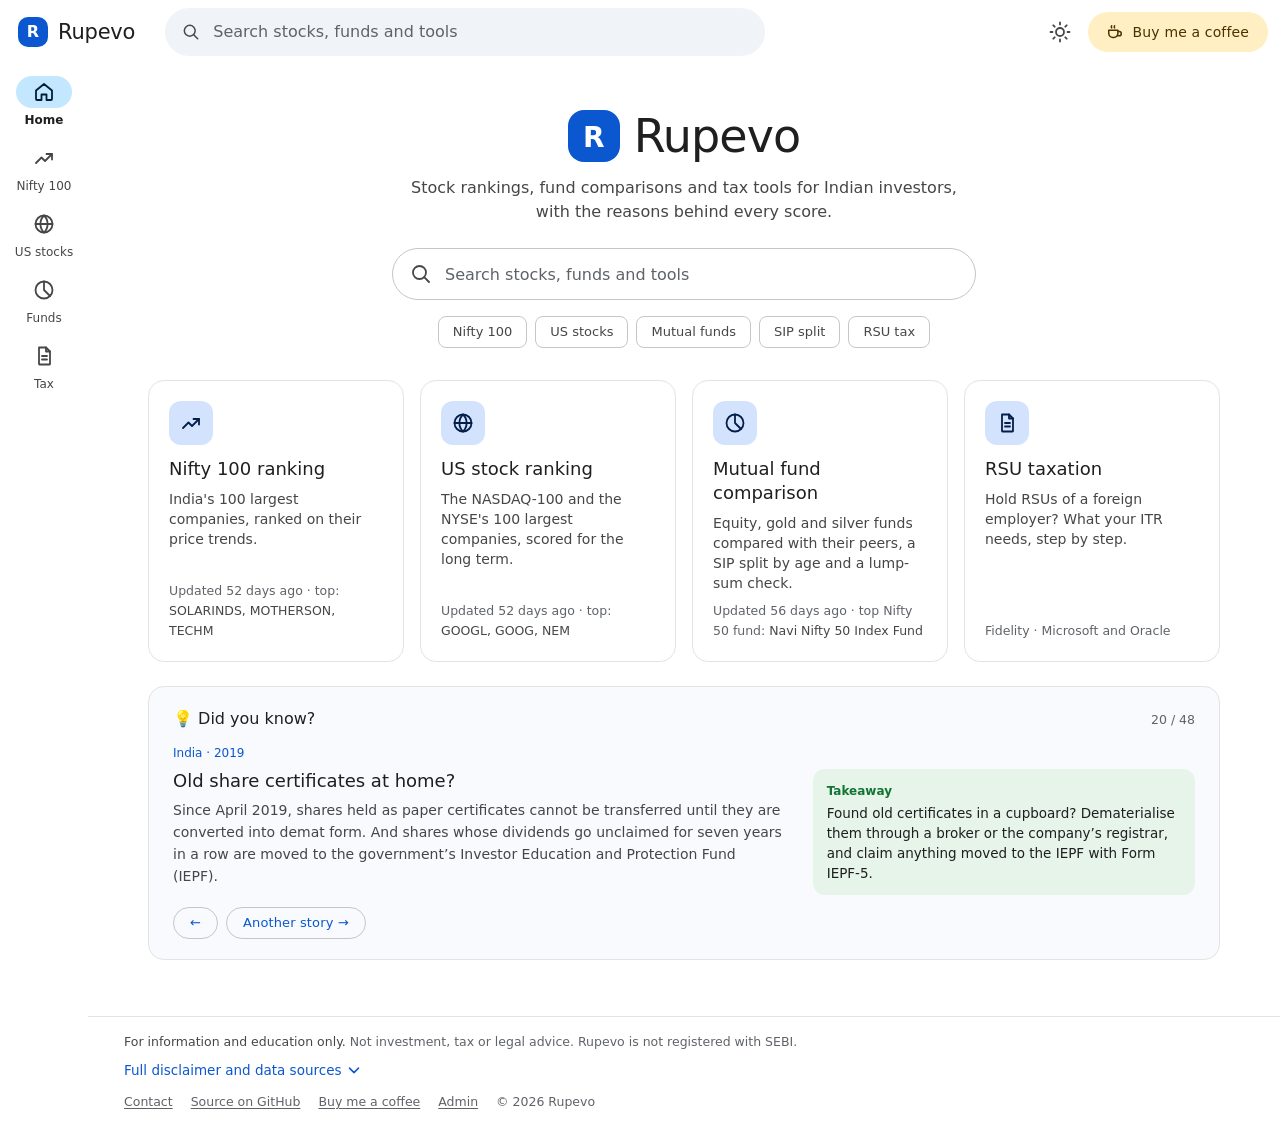
==== commit 52225169: "Mutual funds: gold, silver and other metal funds A third kind next to index and active funds, "Metal" ====
--- a/site/index.html
+++ b/site/index.html
@@ -49,7 +49,7 @@
       <a class="card home-card" href="mf/">
         <span class="hc-icon" data-icon="funds"></span>
         <h2>Mutual fund comparison</h2>
-        <p>The best fund in each group, a SIP split by age and a lump-sum check.</p>
+        <p>Equity, gold and silver funds compared with their peers, a SIP split by age and a lump-sum check.</p>
         <div class="meta" data-meta="mf"><span class="skel" style="width:70%"></span></div>
       </a>
       <a class="card home-card" href="tax/">
